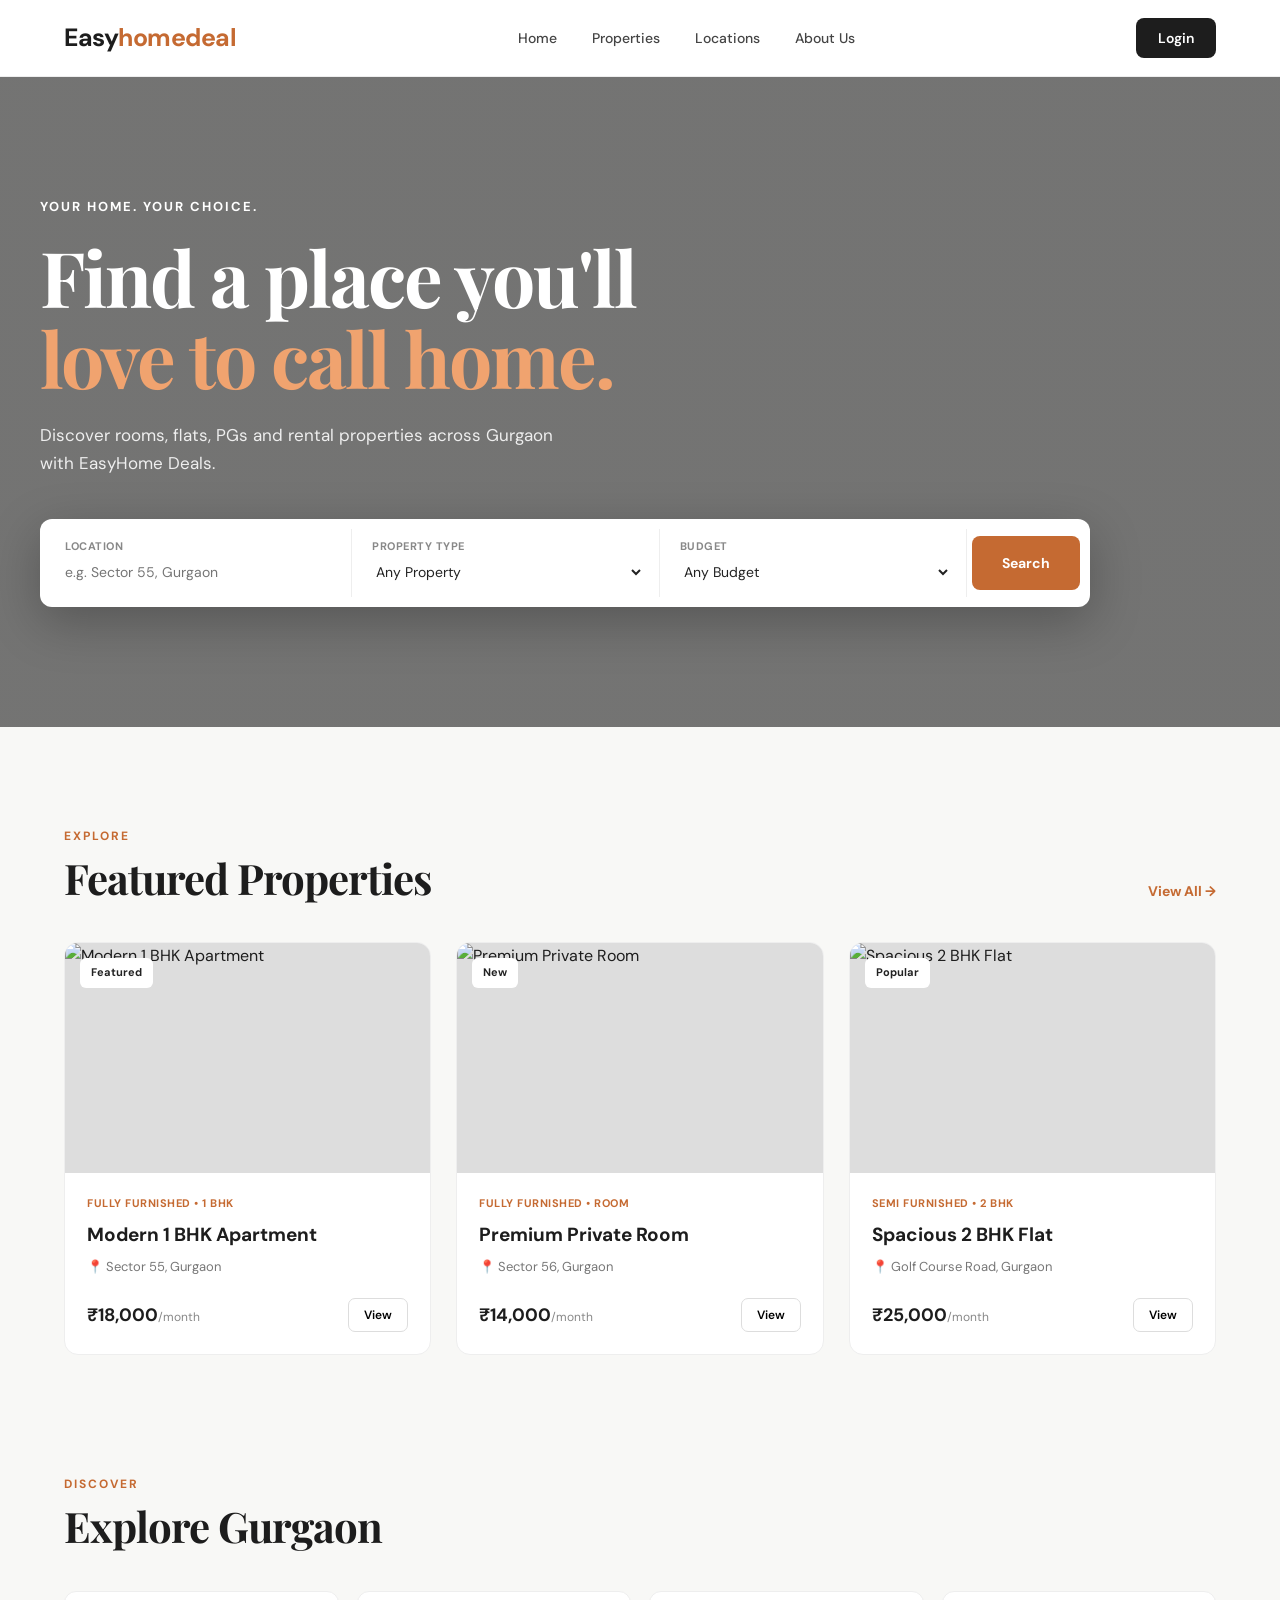
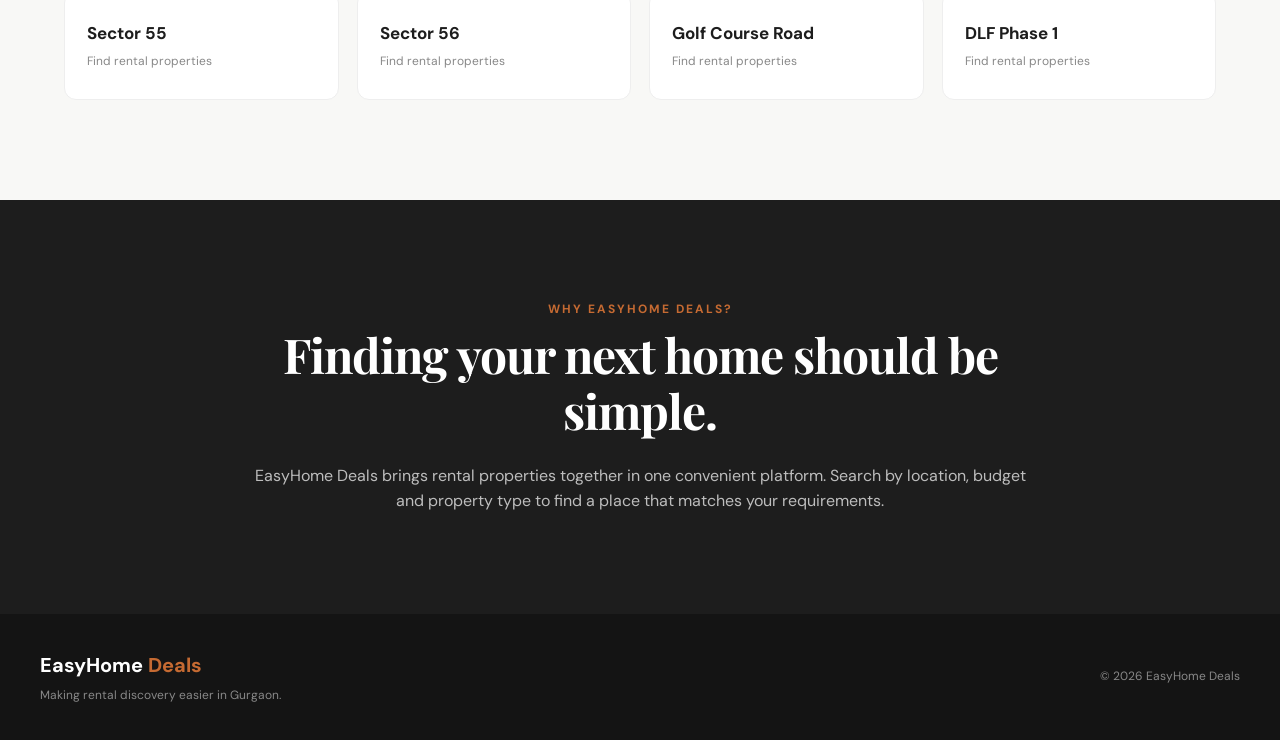
==== index.html @ 071acad4 "Added property search and filtering" ====
<!DOCTYPE html>
<html lang="en">
<head>
    <meta charset="UTF-8">
    <meta name="viewport" content="width=device-width, initial-scale=1.0">

    <title>Easy_homedeal | Find Your Perfect Home</title>

    <link rel="stylesheet" href="css/style.css">
</head>

<body>

    <!-- Navigation Bar -->
    <header>
        <nav class="navbar">

            <div class="logo">
                Easy<span>homedeal</span>
            </div>

            <ul class="nav-links">
                <li><a href="#">Home</a></li>
                <li><a href="#properties">Properties</a></li>
                <li><a href="#locations">Locations</a></li>
                <li><a href="#about">About Us</a></li>
            </ul>

            <button class="login-btn">Login</button>

        </nav>
    </header>


    <!-- Hero Section -->
    <main>

        <section class="hero">

            <div class="hero-content">

                <p class="small-heading">YOUR HOME. YOUR CHOICE.</p>

                <h1>
                    Find a place you'll
                    <span>love to call home.</span>
                </h1>

                <p class="hero-text">
                    Discover rooms, flats, PGs and rental properties
                    across Gurgaon with EasyHome Deals.
                </p>

                <!-- Search Box -->
                <div class="search-box">

                    <div class="search-field">
                        <label>Location</label>
                        <input
                           type="text"
                           id="locationInput"
                           placeholder="e.g. Sector 55, Gurgaon"
>
                        >
                    </div>

                    <div class="search-field">
                        <label>Property Type</label>

                        <select id="propertyType">
                        <option>Any Property</option>
                        <option>Room</option>
                        <option>1 BHK</option>
                        <option>2 BHK</option>
                        <option>3 BHK</option>
                        <option>PG</option>
                        <option>Flat</option>
                    </select>>
                    </div>

                    <div class="search-field">
                        <label>Budget</label>

                        <select id="budget">
    <option>Any Budget</option>
    <option>Under ₹10,000</option>
    <option>₹10,000 - ₹15,000</option>
    <option>₹15,000 - ₹20,000</option>
    <option>Above ₹20,000</option>
</select>
                    </div>

                    <button class="search-btn" id="searchBtn">
    Search
</button>

                </div>

            </div>

        </section>


        <!-- Featured Properties -->
        <section class="properties" id="properties">

            <div class="section-heading">

                <div>
                    <p class="section-label">EXPLORE</p>

                    <h2>Featured Properties</h2>
                </div>

                <a href="#">View All →</a>

            </div>


            <div class="property-grid">

                <!-- Property 1 -->
                <article class="property-card">

                    <div class="property-image">
                        <div class="property-badge">
                            Featured
                        </div>

<img 
    src="https://images.unsplash.com/photo-1600607687939-ce8a6c25118c?auto=format&fit=crop&w=900&q=80"
    alt="Modern 1 BHK Apartment"
>
                    </div>

                    <div class="property-info">

                        <p class="property-type">
                            Fully Furnished • 1 BHK
                        </p>

                        <h3>Modern 1 BHK Apartment</h3>

                        <p class="property-location">
                            📍 Sector 55, Gurgaon
                        </p>

                        <div class="property-bottom">

                            <strong>₹18,000<span>/month</span></strong>

                            <button class="view-btn">
                                View
                            </button>

                        </div>

                    </div>

                </article>


                <!-- Property 2 -->
                <article class="property-card">

                    <div class="property-image">

                        <div class="property-badge">
                            New
                        </div>

                        <img 
    src="https://images.unsplash.com/photo-1600566753190-17f0baa2a6c3?auto=format&fit=crop&w=900&q=80"
    alt="Premium Private Room"
>

                    </div>

                    <div class="property-info">

                        <p class="property-type">
                            Fully Furnished • Room
                        </p>

                        <h3>Premium Private Room</h3>

                        <p class="property-location">
                            📍 Sector 56, Gurgaon
                        </p>

                        <div class="property-bottom">

                            <strong>₹14,000<span>/month</span></strong>

                            <button class="view-btn">
                                View
                            </button>

                        </div>

                    </div>

                </article>


                <!-- Property 3 -->
                <article class="property-card">

                    <div class="property-image">

                        <div class="property-badge">
                            Popular
                        </div>

                       <img 
    src="https://images.unsplash.com/photo-1600585154340-be6161a56a0c?auto=format&fit=crop&w=900&q=80"
    alt="Spacious 2 BHK Flat"
>

                    </div>

                    <div class="property-info">

                        <p class="property-type">
                            Semi Furnished • 2 BHK
                        </p>

                        <h3>Spacious 2 BHK Flat</h3>

                        <p class="property-location">
                            📍 Golf Course Road, Gurgaon
                        </p>

                        <div class="property-bottom">

                            <strong>₹25,000<span>/month</span></strong>

                            <button class="view-btn">
                                View
                            </button>

                        </div>

                    </div>

                </article>

            </div>

        </section>


        <!-- Locations -->
        <section class="locations" id="locations">

            <div class="section-heading">

                <div>
                    <p class="section-label">DISCOVER</p>

                    <h2>Explore Gurgaon</h2>
                </div>

            </div>


            <div class="location-grid">

                <div class="location-card">
                    <h3>Sector 55</h3>
                    <p>Find rental properties</p>
                </div>

                <div class="location-card">
                    <h3>Sector 56</h3>
                    <p>Find rental properties</p>
                </div>

                <div class="location-card">
                    <h3>Golf Course Road</h3>
                    <p>Find rental properties</p>
                </div>

                <div class="location-card">
                    <h3>DLF Phase 1</h3>
                    <p>Find rental properties</p>
                </div>

            </div>

        </section>


        <!-- About -->
        <section class="about" id="about">

            <div class="about-content">

                <p class="section-label">WHY EASYHOME DEALS?</p>

                <h2>
                    Finding your next home
                    should be simple.
                </h2>

                <p>
                    EasyHome Deals brings rental properties together
                    in one convenient platform. Search by location,
                    budget and property type to find a place that
                    matches your requirements.
                </p>

            </div>

        </section>

    </main>


    <!-- Footer -->
    <footer>

        <div class="footer-content">

            <div>
                <h2>EasyHome <span>Deals</span></h2>

                <p>
                    Making rental discovery easier in Gurgaon.
                </p>
            </div>

            <div>
                <p>© 2026 EasyHome Deals</p>
            </div>

        </div>

    </footer>


    <script src="js/script.js"></script>

</body>
</html>
---- css/style.css ----
/* =========================================
   EASYHOME DEALS - MAIN STYLESHEET
   ========================================= */


/* ---------- Google Font ---------- */

@import url('https://fonts.googleapis.com/css2?family=DM+Sans:wght@400;500;600;700&family=Playfair+Display:wght@600;700&display=swap');


/* ---------- Global Styles ---------- */

* {
    margin: 0;
    padding: 0;
    box-sizing: border-box;
}

html {
    scroll-behavior: smooth;
}

body {
    font-family: 'DM Sans', sans-serif;
    background: #f8f8f6;
    color: #1d1d1d;
    line-height: 1.6;
}

a {
    text-decoration: none;
    color: inherit;
}

button,
input,
select {
    font-family: inherit;
}


/* ---------- Navigation ---------- */

header {
    width: 100%;
    background: #ffffff;
    position: sticky;
    top: 0;
    z-index: 1000;
    border-bottom: 1px solid #eeeeee;
}

.navbar {
    max-width: 1200px;
    margin: auto;
    height: 76px;

    display: flex;
    align-items: center;
    justify-content: space-between;

    padding: 0 24px;
}

.logo {
    font-size: 25px;
    font-weight: 700;
    letter-spacing: -0.5px;
}

.logo span {
    color: #c56a32;
}

.nav-links {
    display: flex;
    list-style: none;
    gap: 35px;
}

.nav-links a {
    font-size: 14px;
    font-weight: 500;
    color: #444;

    transition: 0.3s;
}

.nav-links a:hover {
    color: #c56a32;
}

.login-btn {
    border: none;
    background: #1d1d1d;
    color: white;

    padding: 11px 22px;

    border-radius: 8px;

    font-size: 14px;
    font-weight: 600;

    cursor: pointer;

    transition: 0.3s;
}

.login-btn:hover {
    background: #c56a32;
}


/* ---------- Hero Section ---------- */

.hero {
    min-height: 650px;

    display: flex;
    align-items: center;

    background:
        linear-gradient(
            rgba(20, 20, 20, 0.58),
            rgba(20, 20, 20, 0.58)
        ),
        url("https://images.unsplash.com/photo-1600607687920-4e2a09cf159d?auto=format&fit=crop&w=2000&q=85");

    background-size: cover;
    background-position: center;

    color: white;
}

.hero-content {
    width: 1200px;
    max-width: calc(100% - 48px);

    margin: auto;
}

.small-heading {
    font-size: 13px;
    font-weight: 700;

    letter-spacing: 2px;

    margin-bottom: 18px;
}

.hero h1 {
    max-width: 750px;

    font-family: 'Playfair Display', serif;

    font-size: clamp(48px, 6vw, 78px);

    line-height: 1.05;

    letter-spacing: -2px;

    margin-bottom: 25px;
}

.hero h1 span {
    display: block;
    color: #f0a36f;
}

.hero-text {
    max-width: 550px;

    font-size: 17px;

    color: #eeeeee;

    margin-bottom: 42px;
}


/* ---------- Search Box ---------- */

.search-box {
    max-width: 1050px;

    background: white;

    border-radius: 12px;

    padding: 10px;

    display: flex;
    align-items: center;

    gap: 5px;

    box-shadow: 0 15px 50px rgba(0, 0, 0, 0.25);
}

.search-field {
    flex: 1;
    height: 68px;
    padding: 0 15px;

    border-right: 1px solid #eeeeee;

    display: grid;
    grid-template-rows: 18px 24px;
    align-content: center;
}

.search-field label {
    display: flex;
    align-items: center;

    height: 18px;

    font-size: 11px;
    font-weight: 700;
    color: #888;

    text-transform: uppercase;
    letter-spacing: 0.5px;

    margin: 0;
}
.search-field input,
.search-field select {
    width: 100%;
    height: 24px;

    border: none;
    outline: none;

    background: transparent;

    color: #222;
    font-size: 14px;

    padding: 0;
    margin: 0;

    line-height: 24px;
}
.search-field select {
    appearance: auto;
    cursor: pointer;
}
.search-btn {
    border: none;

    background: #c56a32;

    color: white;

    padding: 18px 30px;

    border-radius: 8px;

    font-size: 14px;

    font-weight: 700;

    cursor: pointer;

    transition: 0.3s;
}

.search-btn:hover {
    background: #a95325;

    transform: translateY(-1px);
}


/* ---------- General Section ---------- */

.properties,
.locations {
    max-width: 1200px;

    margin: auto;

    padding: 100px 24px;
}

.section-heading {
    display: flex;

    align-items: end;

    justify-content: space-between;

    margin-bottom: 40px;
}

.section-label {
    color: #c56a32;

    font-size: 12px;

    font-weight: 700;

    letter-spacing: 2px;

    margin-bottom: 8px;
}

.section-heading h2,
.about h2 {
    font-family: 'Playfair Display', serif;

    font-size: 42px;

    line-height: 1.15;

    letter-spacing: -1px;
}

.section-heading > a {
    color: #c56a32;

    font-size: 14px;

    font-weight: 700;
}


/* ---------- Property Cards ---------- */

.property-grid {
    display: grid;

    grid-template-columns: repeat(3, 1fr);

    gap: 25px;
}

.property-card {
    background: white;

    border-radius: 14px;

    overflow: hidden;

    border: 1px solid #eeeeee;

    transition: 0.3s;
}

.property-card:hover {
    transform: translateY(-7px);

    box-shadow: 0 15px 40px rgba(0, 0, 0, 0.09);
}

.property-image {
    height: 230px;

    position: relative;

    overflow: hidden;

    background: #ddd;
}


   .property-image img {
    width: 100%;
    height: 100%;
    object-fit: cover;
    display: block;
    transition: 0.5s ease;
}

.property-card:hover .property-image img {
    transform: scale(1.05);
}


.property-badge {
    position: absolute;

    top: 15px;
    left: 15px;

    z-index: 2;

    background: white;

    color: #222;

    padding: 6px 11px;

    border-radius: 6px;

    font-size: 11px;

    font-weight: 700;
}

.property-info {
    padding: 22px;
}

.property-type {
    font-size: 11px;

    color: #c56a32;

    font-weight: 700;

    text-transform: uppercase;

    letter-spacing: 0.5px;

    margin-bottom: 7px;
}

.property-info h3 {
    font-size: 19px;

    margin-bottom: 7px;
}

.property-location {
    font-size: 13px;

    color: #777;

    margin-bottom: 20px;
}

.property-bottom {
    display: flex;

    align-items: center;

    justify-content: space-between;
}

.property-bottom strong {
    font-size: 18px;
}

.property-bottom strong span {
    font-size: 12px;

    font-weight: 400;

    color: #888;
}

.view-btn {
    border: 1px solid #ddd;

    background: white;

    padding: 8px 15px;

    border-radius: 7px;

    cursor: pointer;

    font-size: 12px;

    font-weight: 600;

    transition: 0.3s;
}

.view-btn:hover {
    background: #1d1d1d;

    color: white;

    border-color: #1d1d1d;
}


/* ---------- Locations ---------- */

.locations {
    padding-top: 20px;
}

.location-grid {
    display: grid;

    grid-template-columns: repeat(4, 1fr);

    gap: 18px;
}

.location-card {
    background: white;

    border: 1px solid #eeeeee;

    padding: 28px 22px;

    border-radius: 12px;

    transition: 0.3s;
}

.location-card:hover {
    transform: translateY(-5px);

    border-color: #c56a32;
}

.location-card h3 {
    font-size: 17px;

    margin-bottom: 5px;
}

.location-card p {
    color: #888;

    font-size: 12px;
}


/* ---------- About ---------- */

.about {
    background: #1d1d1d;

    color: white;

    padding: 100px 24px;
}

.about-content {
    max-width: 800px;

    margin: auto;

    text-align: center;
}

.about h2 {
    font-size: 48px;

    margin-bottom: 25px;
}

.about p:last-child {
    color: #bdbdbd;

    font-size: 16px;
}


/* ---------- Footer ---------- */

footer {
    background: #141414;

    color: white;

    padding: 35px 24px;
}

.footer-content {
    max-width: 1200px;

    margin: auto;

    display: flex;

    justify-content: space-between;

    align-items: center;
}

.footer-content h2 {
    font-size: 20px;

    margin-bottom: 5px;
}

.footer-content h2 span {
    color: #c56a32;
}

.footer-content p {
    color: #888;

    font-size: 12px;
}


/* ---------- Responsive Design ---------- */

@media (max-width: 900px) {

    .nav-links {
        display: none;
    }

    .search-box {
        flex-direction: column;

        align-items: stretch;
    }

    .search-field {
        border-right: none;

        border-bottom: 1px solid #eeeeee;
    }

    .search-btn {
        width: 100%;
    }

    .property-grid {
        grid-template-columns: repeat(2, 1fr);
    }

    .location-grid {
        grid-template-columns: repeat(2, 1fr);
    }
}


@media (max-width: 600px) {

    .navbar {
        height: 65px;
    }

    .logo {
        font-size: 21px;
    }

    .login-btn {
        padding: 9px 15px;
    }

    .hero {
        min-height: 700px;
    }

    .hero h1 {
        font-size: 45px;

        letter-spacing: -1px;
    }

    .hero-text {
        font-size: 15px;
    }

    .properties,
    .locations {
        padding: 70px 18px;
    }

    .section-heading h2 {
        font-size: 34px;
    }

    .property-grid {
        grid-template-columns: 1fr;
    }

    .location-grid {
        grid-template-columns: 1fr;
    }

    .about h2 {
        font-size: 36px;
    }

    .footer-content {
        flex-direction: column;

        align-items: flex-start;

        gap: 15px;
    }
}
/* ---------- Search Field Alignment Fix ---------- */

.search-box .search-field {
    position: relative;
    height: 68px;
    padding: 0 15px;
    display: block;
}

/* Keep all labels at exactly the same height */
.search-box .search-field label {
    position: absolute;
    top: 8px;
    left: 15px;

    height: 18px;
    margin: 0;

    display: block;
    line-height: 18px;
}

/* Keep all input/select values at exactly the same height */
.search-box .search-field input,
.search-box .search-field select {
    position: absolute;
    top: 31px;
    left: 15px;

    width: calc(100% - 30px);
    height: 24px;

    margin: 0;
    padding: 0;

    line-height: 24px;
}
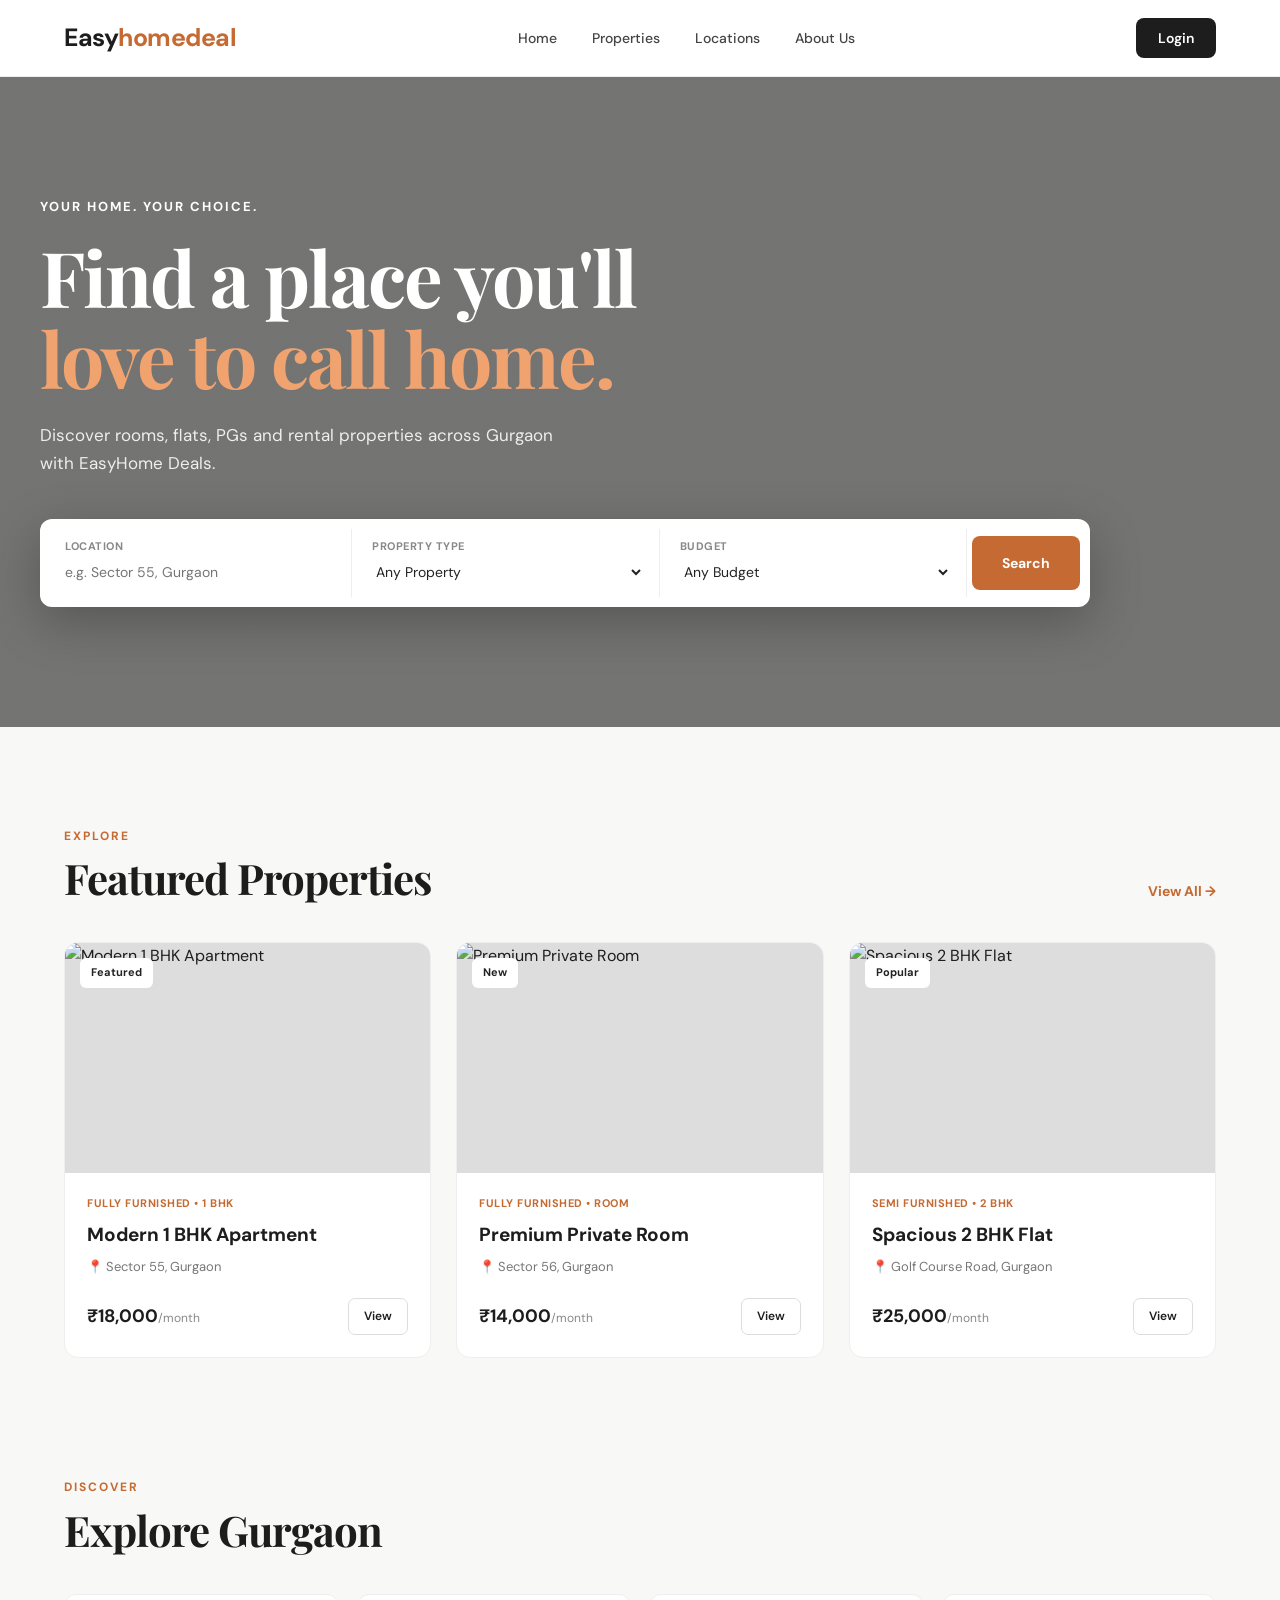
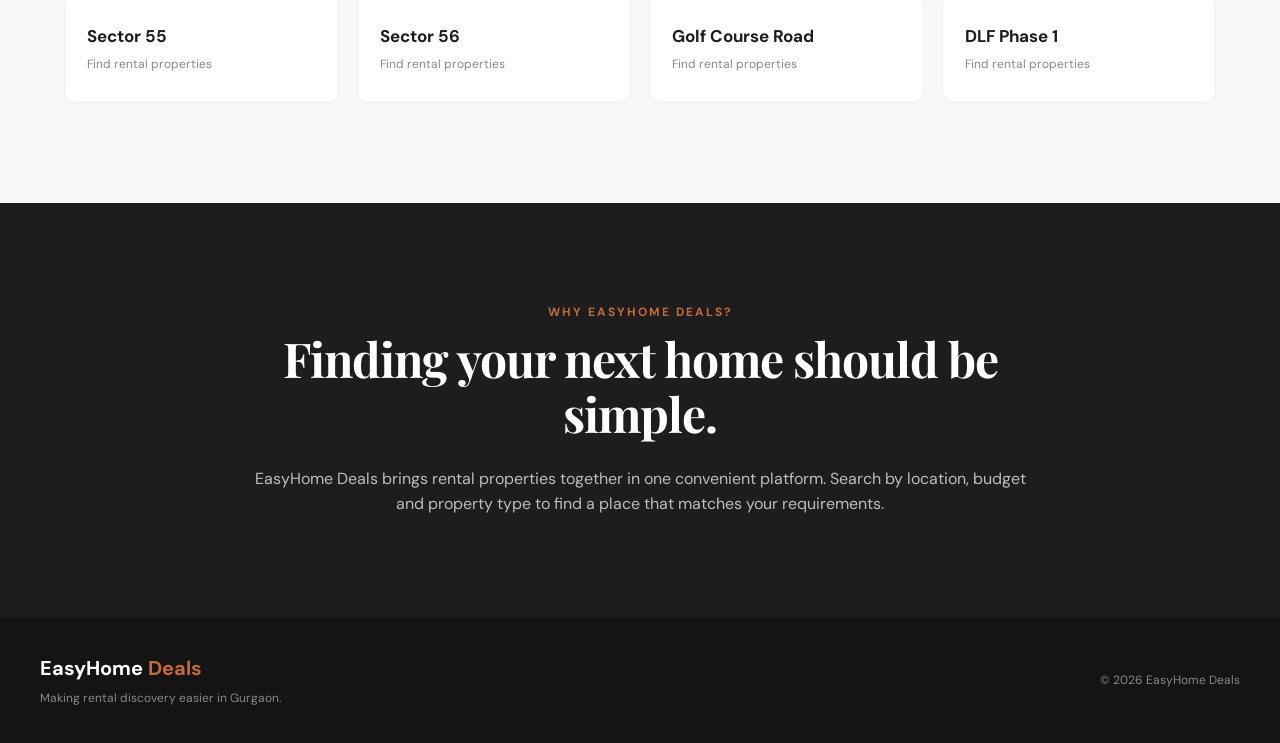
==== commit c97513f1: "Added dynamic property details system" ====
--- a/index.html
+++ b/index.html
@@ -1,98 +1,196 @@
 <!DOCTYPE html>
 <html lang="en">
+
 <head>
+
     <meta charset="UTF-8">
+
     <meta name="viewport" content="width=device-width, initial-scale=1.0">
 
-    <title>Easy_homedeal | Find Your Perfect Home</title>
+    <title>EasyHome Deals | Find Your Perfect Home</title>
 
     <link rel="stylesheet" href="css/style.css">
+
 </head>
 
+
 <body>
 
+
     <!-- Navigation Bar -->
+
     <header>
+
         <nav class="navbar">
 
             <div class="logo">
                 Easy<span>homedeal</span>
             </div>
 
+
             <ul class="nav-links">
-                <li><a href="#">Home</a></li>
-                <li><a href="#properties">Properties</a></li>
-                <li><a href="#locations">Locations</a></li>
-                <li><a href="#about">About Us</a></li>
+
+                <li>
+                    <a href="#">Home</a>
+                </li>
+
+                <li>
+                    <a href="#properties">Properties</a>
+                </li>
+
+                <li>
+                    <a href="#locations">Locations</a>
+                </li>
+
+                <li>
+                    <a href="#about">About Us</a>
+                </li>
+
             </ul>
 
-            <button class="login-btn">Login</button>
+
+            <button class="login-btn">
+                Login
+            </button>
 
         </nav>
+
     </header>
 
 
+
     <!-- Hero Section -->
+
     <main>
 
         <section class="hero">
 
             <div class="hero-content">
 
-                <p class="small-heading">YOUR HOME. YOUR CHOICE.</p>
+                <p class="small-heading">
+                    YOUR HOME. YOUR CHOICE.
+                </p>
+
 
                 <h1>
                     Find a place you'll
                     <span>love to call home.</span>
                 </h1>
 
+
                 <p class="hero-text">
                     Discover rooms, flats, PGs and rental properties
                     across Gurgaon with EasyHome Deals.
                 </p>
 
+
+
                 <!-- Search Box -->
+
                 <div class="search-box">
 
+
                     <div class="search-field">
-                        <label>Location</label>
+
+                        <label>
+                            Location
+                        </label>
+
                         <input
-                           type="text"
-                           id="locationInput"
-                           placeholder="e.g. Sector 55, Gurgaon"
->
+                            type="text"
+                            id="locationInput"
+                            placeholder="e.g. Sector 55, Gurgaon"
                         >
-                    </div>
+
+                    </div>
+
+
 
                     <div class="search-field">
-                        <label>Property Type</label>
+
+                        <label>
+                            Property Type
+                        </label>
+
 
                         <select id="propertyType">
-                        <option>Any Property</option>
-                        <option>Room</option>
-                        <option>1 BHK</option>
-                        <option>2 BHK</option>
-                        <option>3 BHK</option>
-                        <option>PG</option>
-                        <option>Flat</option>
-                    </select>>
-                    </div>
+
+                            <option>
+                                Any Property
+                            </option>
+
+                            <option>
+                                Room
+                            </option>
+
+                            <option>
+                                1 BHK
+                            </option>
+
+                            <option>
+                                2 BHK
+                            </option>
+
+                            <option>
+                                3 BHK
+                            </option>
+
+                            <option>
+                                PG
+                            </option>
+
+                            <option>
+                                Flat
+                            </option>
+
+                        </select>
+
+                    </div>
+
+
 
                     <div class="search-field">
-                        <label>Budget</label>
+
+                        <label>
+                            Budget
+                        </label>
+
 
                         <select id="budget">
-    <option>Any Budget</option>
-    <option>Under ₹10,000</option>
-    <option>₹10,000 - ₹15,000</option>
-    <option>₹15,000 - ₹20,000</option>
-    <option>Above ₹20,000</option>
-</select>
-                    </div>
-
-                    <button class="search-btn" id="searchBtn">
-    Search
-</button>
+
+                            <option>
+                                Any Budget
+                            </option>
+
+                            <option>
+                                Under ₹10,000
+                            </option>
+
+                            <option>
+                                ₹10,000 - ₹15,000
+                            </option>
+
+                            <option>
+                                ₹15,000 - ₹20,000
+                            </option>
+
+                            <option>
+                                Above ₹20,000
+                            </option>
+
+                        </select>
+
+                    </div>
+
+
+
+                    <button
+                        class="search-btn"
+                        id="searchBtn"
+                    >
+                        Search
+                    </button>
+
 
                 </div>
 
@@ -101,37 +199,61 @@
         </section>
 
 
+
         <!-- Featured Properties -->
-        <section class="properties" id="properties">
+
+        <section
+            class="properties"
+            id="properties"
+        >
+
 
             <div class="section-heading">
 
                 <div>
-                    <p class="section-label">EXPLORE</p>
-
-                    <h2>Featured Properties</h2>
-                </div>
-
-                <a href="#">View All →</a>
-
-            </div>
+
+                    <p class="section-label">
+                        EXPLORE
+                    </p>
+
+                    <h2>
+                        Featured Properties
+                    </h2>
+
+                </div>
+
+
+                <a href="#">
+                    View All →
+                </a>
+
+            </div>
+
 
 
             <div class="property-grid">
 
+
                 <!-- Property 1 -->
+
                 <article class="property-card">
 
+
                     <div class="property-image">
+
                         <div class="property-badge">
                             Featured
                         </div>
 
-<img 
-    src="https://images.unsplash.com/photo-1600607687939-ce8a6c25118c?auto=format&fit=crop&w=900&q=80"
-    alt="Modern 1 BHK Apartment"
->
-                    </div>
+
+                        <img
+                            src="https://images.unsplash.com/photo-1600607687939-ce8a6c25118c?auto=format&fit=crop&w=900&q=80"
+                            alt="Modern 1 BHK Apartment"
+                        >
+
+                    </div>
+
+
 
                     <div class="property-info">
 
@@ -139,19 +261,27 @@
                             Fully Furnished • 1 BHK
                         </p>
 
-                        <h3>Modern 1 BHK Apartment</h3>
+
+                        <h3>
+                            Modern 1 BHK Apartment
+                        </h3>
+
 
                         <p class="property-location">
                             📍 Sector 55, Gurgaon
                         </p>
 
+
                         <div class="property-bottom">
 
-                            <strong>₹18,000<span>/month</span></strong>
-
-                            <button class="view-btn">
-                                View
-                            </button>
+                            <strong>
+                                ₹18,000<span>/month</span>
+                            </strong>
+
+
+      <a href="property.html?id=1" class="view-btn">
+    View
+</a>
 
                         </div>
 
@@ -160,8 +290,11 @@
                 </article>
 
 
+
                 <!-- Property 2 -->
+
                 <article class="property-card">
+
 
                     <div class="property-image">
 
@@ -169,12 +302,15 @@
                             New
                         </div>
 
-                        <img 
-    src="https://images.unsplash.com/photo-1600566753190-17f0baa2a6c3?auto=format&fit=crop&w=900&q=80"
-    alt="Premium Private Room"
->
-
-                    </div>
+
+                        <img
+                            src="https://images.unsplash.com/photo-1600566753190-17f0baa2a6c3?auto=format&fit=crop&w=900&q=80"
+                            alt="Premium Private Room"
+                        >
+
+                    </div>
+
+
 
                     <div class="property-info">
 
@@ -182,19 +318,27 @@
                             Fully Furnished • Room
                         </p>
 
-                        <h3>Premium Private Room</h3>
+
+                        <h3>
+                            Premium Private Room
+                        </h3>
+
 
                         <p class="property-location">
                             📍 Sector 56, Gurgaon
                         </p>
 
+
                         <div class="property-bottom">
 
-                            <strong>₹14,000<span>/month</span></strong>
-
-                            <button class="view-btn">
-                                View
-                            </button>
+                            <strong>
+                                ₹14,000<span>/month</span>
+                            </strong>
+
+
+                            <a href="property.html?id=2" class="view-btn">
+    View
+</a>
 
                         </div>
 
@@ -203,8 +347,11 @@
                 </article>
 
 
+
                 <!-- Property 3 -->
+
                 <article class="property-card">
+
 
                     <div class="property-image">
 
@@ -212,12 +359,15 @@
                             Popular
                         </div>
 
-                       <img 
-    src="https://images.unsplash.com/photo-1600585154340-be6161a56a0c?auto=format&fit=crop&w=900&q=80"
-    alt="Spacious 2 BHK Flat"
->
-
-                    </div>
+
+                        <img
+                            src="https://images.unsplash.com/photo-1600585154340-be6161a56a0c?auto=format&fit=crop&w=900&q=80"
+                            alt="Spacious 2 BHK Flat"
+                        >
+
+                    </div>
+
+
 
                     <div class="property-info">
 
@@ -225,19 +375,27 @@
                             Semi Furnished • 2 BHK
                         </p>
 
-                        <h3>Spacious 2 BHK Flat</h3>
+
+                        <h3>
+                            Spacious 2 BHK Flat
+                        </h3>
+
 
                         <p class="property-location">
                             📍 Golf Course Road, Gurgaon
                         </p>
 
+
                         <div class="property-bottom">
 
-                            <strong>₹25,000<span>/month</span></strong>
-
-                            <button class="view-btn">
-                                View
-                            </button>
+                            <strong>
+                                ₹25,000<span>/month</span>
+                            </strong>
+
+
+                            <a href="property.html?id=3" class="view-btn">
+    View
+</a>
 
                         </div>
 
@@ -245,63 +403,122 @@
 
                 </article>
 
+
             </div>
 
         </section>
 
 
+
         <!-- Locations -->
-        <section class="locations" id="locations">
+
+        <section
+            class="locations"
+            id="locations"
+        >
+
 
             <div class="section-heading">
 
                 <div>
-                    <p class="section-label">DISCOVER</p>
-
-                    <h2>Explore Gurgaon</h2>
-                </div>
-
-            </div>
+
+                    <p class="section-label">
+                        DISCOVER
+                    </p>
+
+                    <h2>
+                        Explore Gurgaon
+                    </h2>
+
+                </div>
+
+            </div>
+
 
 
             <div class="location-grid">
 
+
                 <div class="location-card">
-                    <h3>Sector 55</h3>
-                    <p>Find rental properties</p>
-                </div>
+
+                    <h3>
+                        Sector 55
+                    </h3>
+
+                    <p>
+                        Find rental properties
+                    </p>
+
+                </div>
+
+
 
                 <div class="location-card">
-                    <h3>Sector 56</h3>
-                    <p>Find rental properties</p>
-                </div>
+
+                    <h3>
+                        Sector 56
+                    </h3>
+
+                    <p>
+                        Find rental properties
+                    </p>
+
+                </div>
+
+
 
                 <div class="location-card">
-                    <h3>Golf Course Road</h3>
-                    <p>Find rental properties</p>
-                </div>
+
+                    <h3>
+                        Golf Course Road
+                    </h3>
+
+                    <p>
+                        Find rental properties
+                    </p>
+
+                </div>
+
+
 
                 <div class="location-card">
-                    <h3>DLF Phase 1</h3>
-                    <p>Find rental properties</p>
-                </div>
+
+                    <h3>
+                        DLF Phase 1
+                    </h3>
+
+                    <p>
+                        Find rental properties
+                    </p>
+
+                </div>
+
 
             </div>
 
         </section>
 
 
+
         <!-- About -->
-        <section class="about" id="about">
+
+        <section
+            class="about"
+            id="about"
+        >
 
             <div class="about-content">
 
-                <p class="section-label">WHY EASYHOME DEALS?</p>
+                <p class="section-label">
+                    WHY EASYHOME DEALS?
+                </p>
+
 
                 <h2>
                     Finding your next home
                     should be simple.
                 </h2>
+
 
                 <p>
                     EasyHome Deals brings rental properties together
@@ -314,32 +531,46 @@
 
         </section>
 
+
     </main>
 
 
+
     <!-- Footer -->
+
     <footer>
 
         <div class="footer-content">
 
+
             <div>
-                <h2>EasyHome <span>Deals</span></h2>
+
+                <h2>
+                    EasyHome <span>Deals</span>
+                </h2>
 
                 <p>
                     Making rental discovery easier in Gurgaon.
                 </p>
-            </div>
+
+            </div>
+
 
             <div>
-                <p>© 2026 EasyHome Deals</p>
-            </div>
+
+                <p>
+                    © 2026 EasyHome Deals
+                </p>
+
+            </div>
+
 
         </div>
 
     </footer>
 
 
-    <script src="js/script.js"></script>
+<script src="js/script.js"></script>
 
 </body>
 </html>
--- a/css/style.css
+++ b/css/style.css
@@ -721,4 +721,282 @@
     padding: 0;
 
     line-height: 24px;
+}
+/* =========================================
+   PROPERTY DETAILS PAGE
+========================================= */
+
+.property-details {
+    max-width: 1200px;
+    margin: 60px auto;
+    padding: 0 30px;
+
+    display: grid;
+    grid-template-columns: 1fr 1fr;
+
+    gap: 50px;
+}
+
+
+/* Property Image */
+
+.property-details-image {
+    width: 100%;
+    height: 550px;
+
+    overflow: hidden;
+    border-radius: 18px;
+}
+
+
+.property-details-image img {
+    width: 100%;
+    height: 100%;
+
+    object-fit: cover;
+}
+
+
+
+/* Property Information */
+
+.property-details-info {
+    padding: 10px 0;
+}
+
+
+.property-details-info h1 {
+    font-family: "Playfair Display", serif;
+
+    font-size: 42px;
+    line-height: 1.15;
+
+    margin: 10px 0 15px;
+}
+
+
+.property-details-info .property-location {
+    font-size: 16px;
+    margin-bottom: 25px;
+}
+
+
+
+/* Price */
+
+.property-price {
+    font-size: 32px;
+    font-weight: 700;
+
+    margin-bottom: 30px;
+}
+
+
+.property-price span {
+    font-size: 16px;
+    font-weight: 400;
+    color: #777;
+}
+
+
+
+/* Features */
+
+.property-features {
+    display: grid;
+
+    grid-template-columns: repeat(2, 1fr);
+
+    gap: 15px;
+
+    margin-bottom: 35px;
+}
+
+
+.property-features div {
+    padding: 18px;
+
+    background: #f7f7f7;
+
+    border-radius: 10px;
+
+    display: flex;
+    flex-direction: column;
+
+    gap: 4px;
+
+    font-size: 15px;
+}
+
+
+.property-features strong {
+    font-size: 15px;
+}
+
+
+.property-features span {
+    color: #777;
+    font-size: 13px;
+}
+
+
+
+/* Description */
+
+.property-description {
+    margin-bottom: 30px;
+}
+
+
+.property-description h2,
+.property-amenities h2 {
+    font-family: "Playfair Display", serif;
+
+    font-size: 25px;
+
+    margin-bottom: 12px;
+}
+
+
+.property-description p {
+    color: #666;
+
+    line-height: 1.7;
+
+    font-size: 15px;
+}
+
+
+
+/* Amenities */
+
+.property-amenities {
+    margin-bottom: 30px;
+}
+
+
+.amenities-list {
+    display: flex;
+
+    flex-wrap: wrap;
+
+    gap: 10px;
+}
+
+
+.amenities-list span {
+    background: #f7f7f7;
+
+    padding: 10px 14px;
+
+    border-radius: 8px;
+
+    font-size: 14px;
+}
+
+
+
+/* Action Buttons */
+
+.property-actions {
+    display: flex;
+
+    gap: 12px;
+}
+
+
+.contact-btn,
+.whatsapp-btn {
+    border: none;
+
+    padding: 15px 25px;
+
+    border-radius: 8px;
+
+    font-size: 15px;
+
+    font-weight: 600;
+
+    cursor: pointer;
+}
+
+
+.contact-btn {
+    background: #c56a32;
+
+    color: white;
+}
+
+
+.whatsapp-btn {
+    background: #222;
+
+    color: white;
+}
+
+
+.contact-btn:hover,
+.whatsapp-btn:hover {
+    transform: translateY(-2px);
+}
+
+
+
+/* Responsive */
+
+@media (max-width: 900px) {
+
+    .property-details {
+        grid-template-columns: 1fr;
+
+        gap: 30px;
+
+        margin-top: 30px;
+    }
+
+
+    .property-details-image {
+        height: 400px;
+    }
+
+
+    .property-details-info h1 {
+        font-size: 34px;
+    }
+
+}
+
+
+@media (max-width: 600px) {
+
+    .property-details {
+        padding: 0 20px;
+    }
+
+
+    .property-details-image {
+        height: 300px;
+    }
+
+
+    .property-details-info h1 {
+        font-size: 30px;
+    }
+
+
+    .property-features {
+        grid-template-columns: 1fr;
+    }
+
+
+    .property-actions {
+        flex-direction: column;
+    }
+
+
+    .contact-btn,
+    .whatsapp-btn {
+        width: 100%;
+    }
+
 }
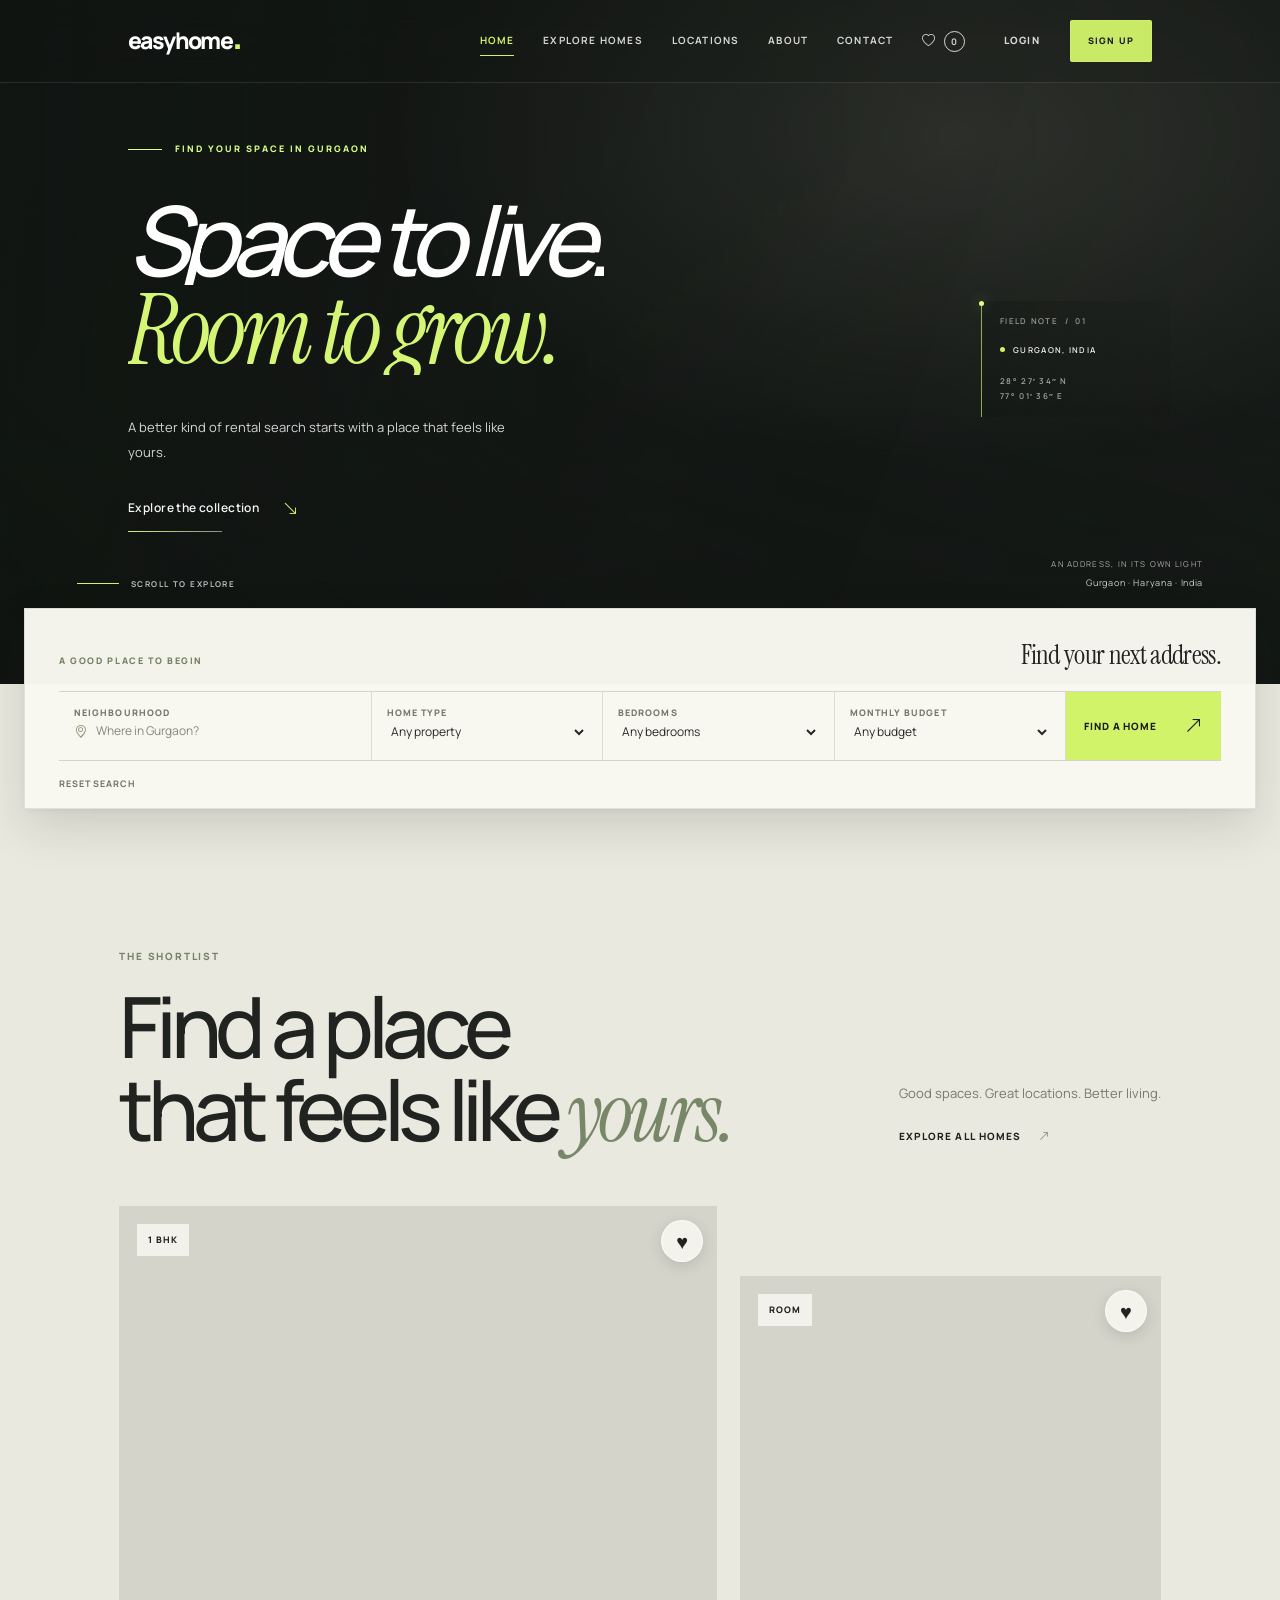
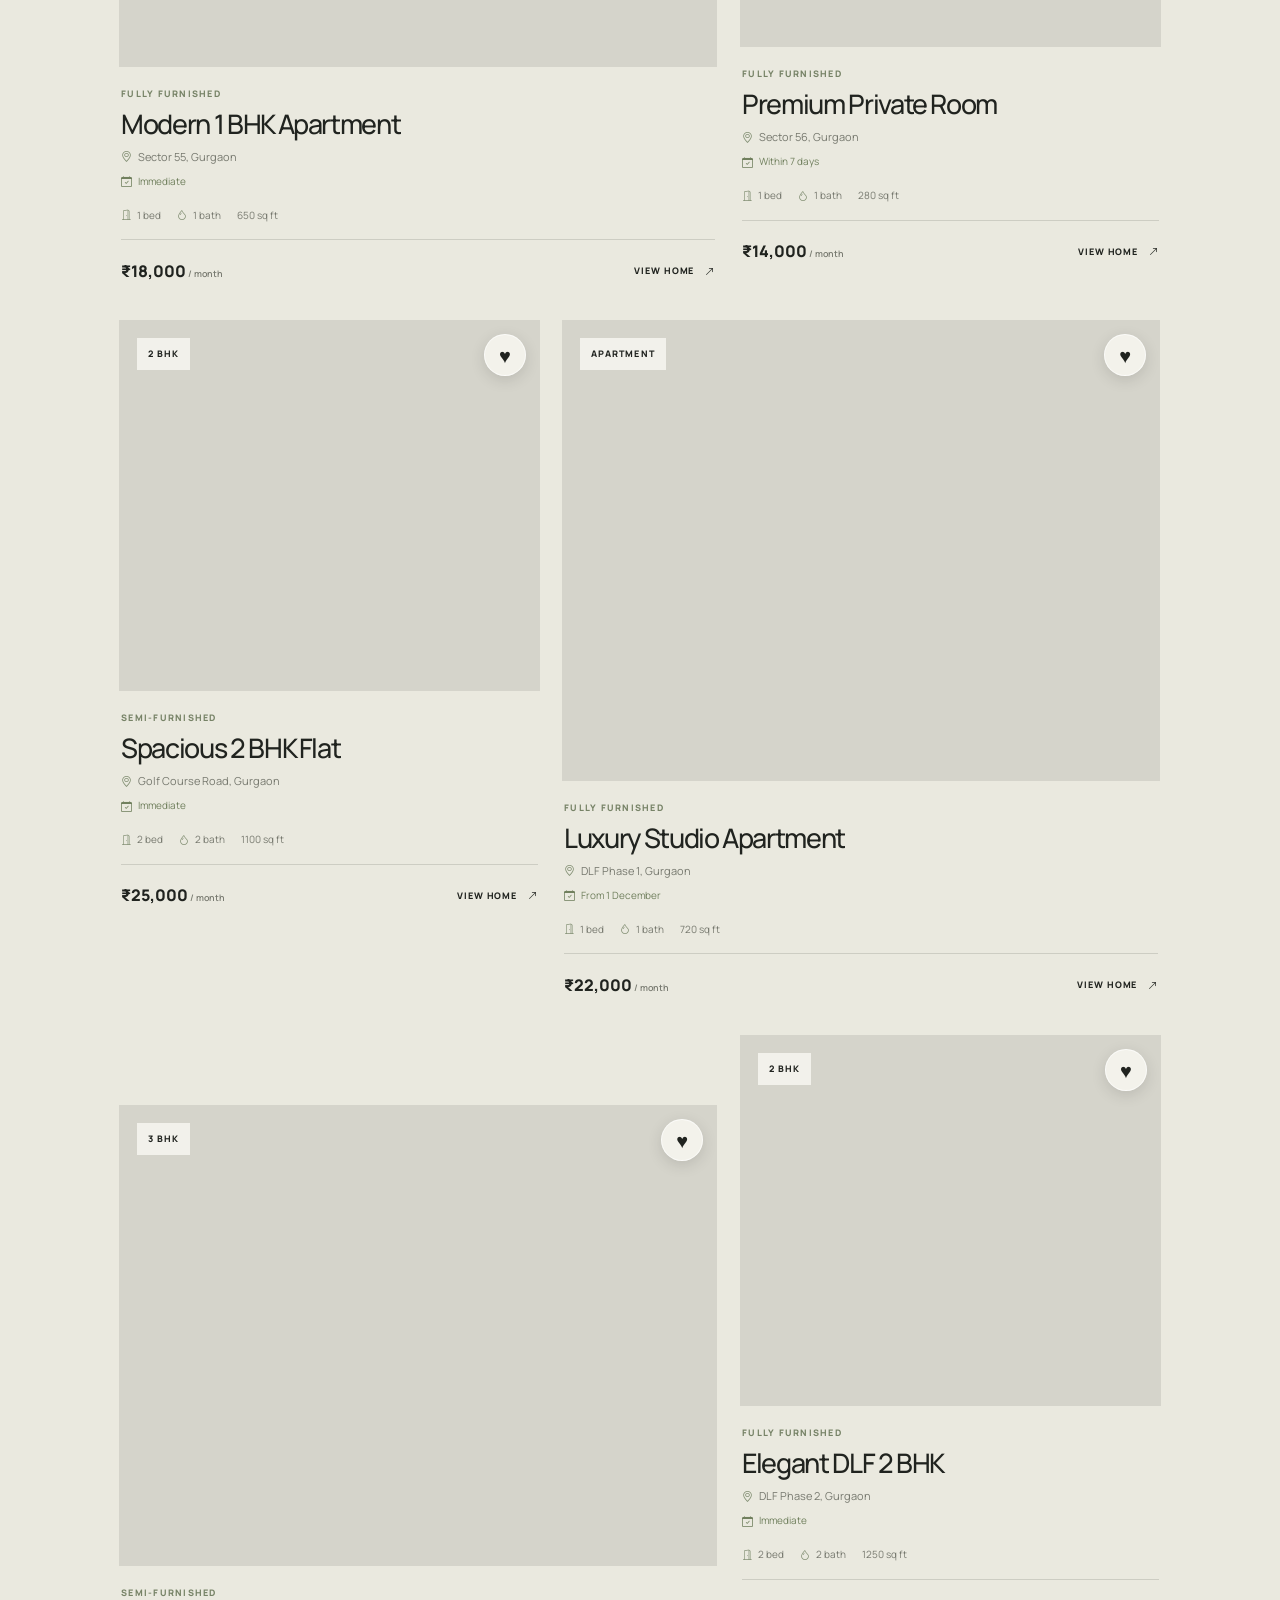
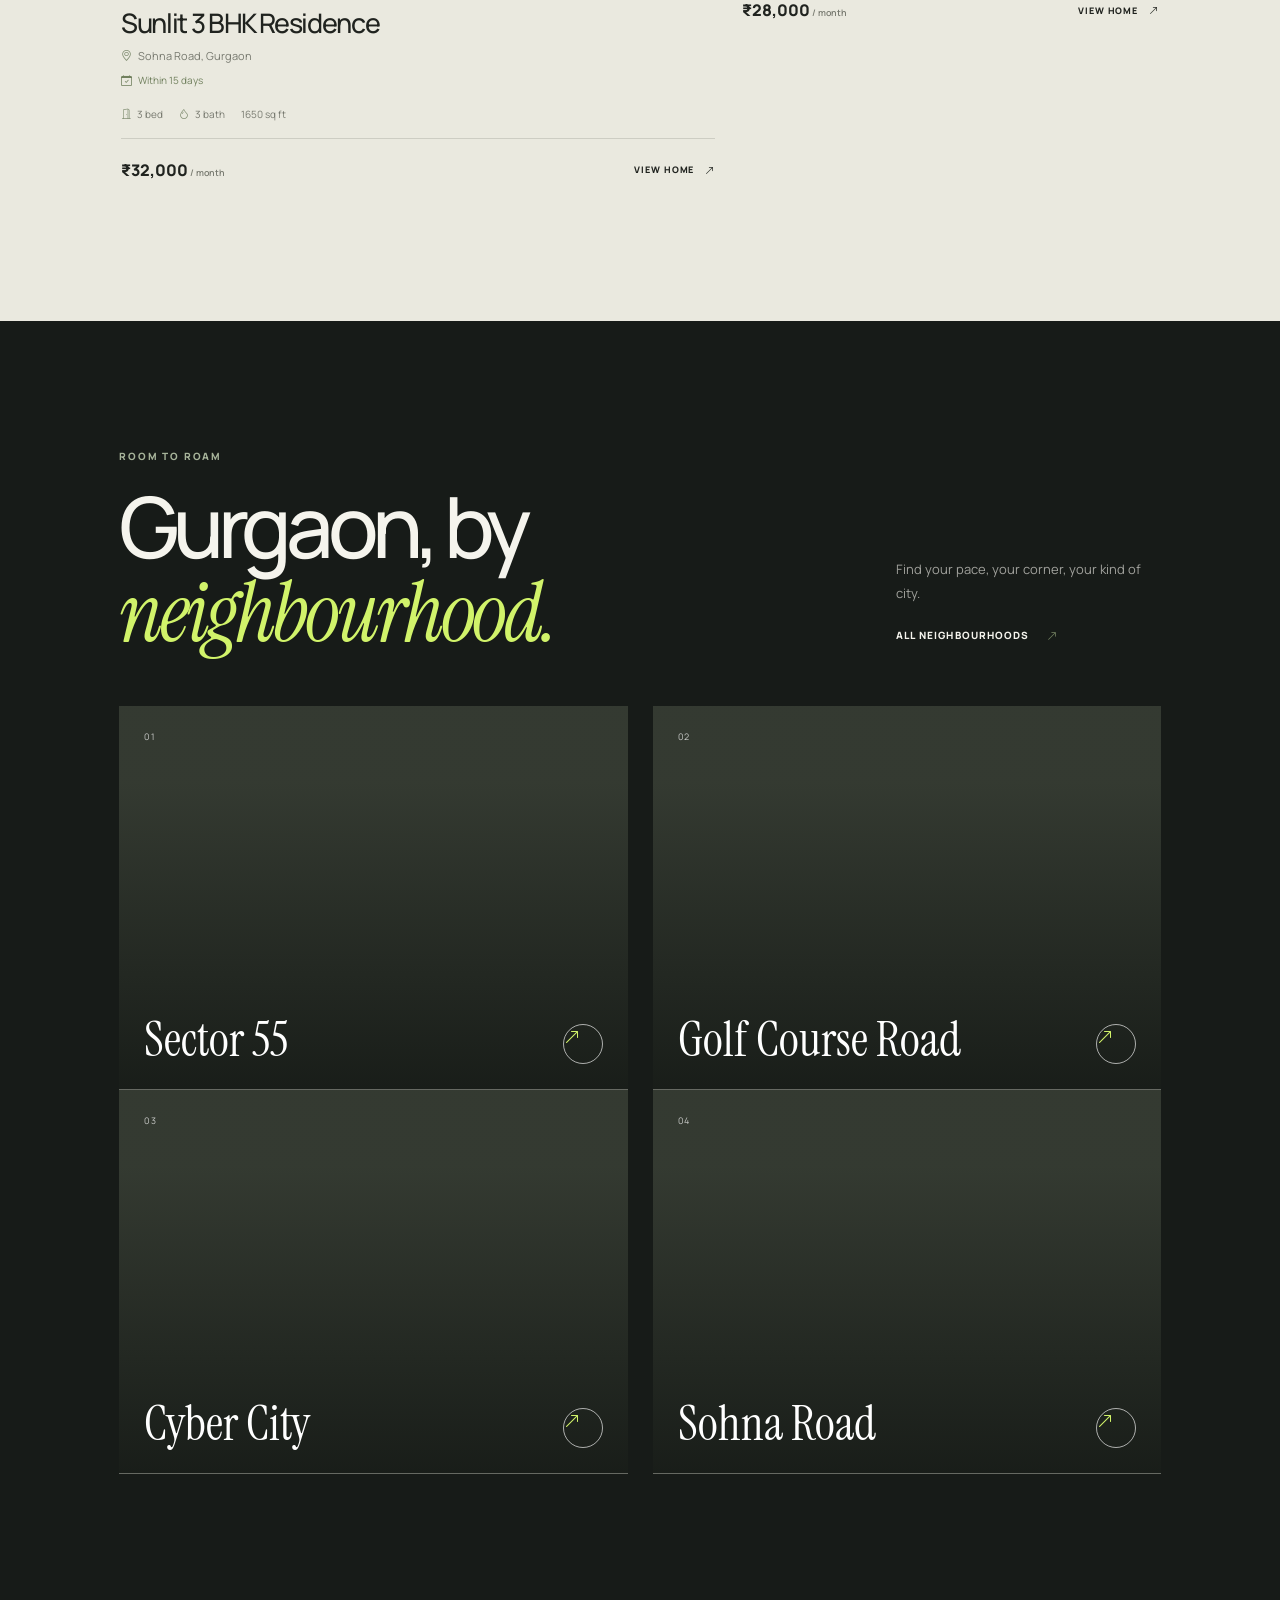
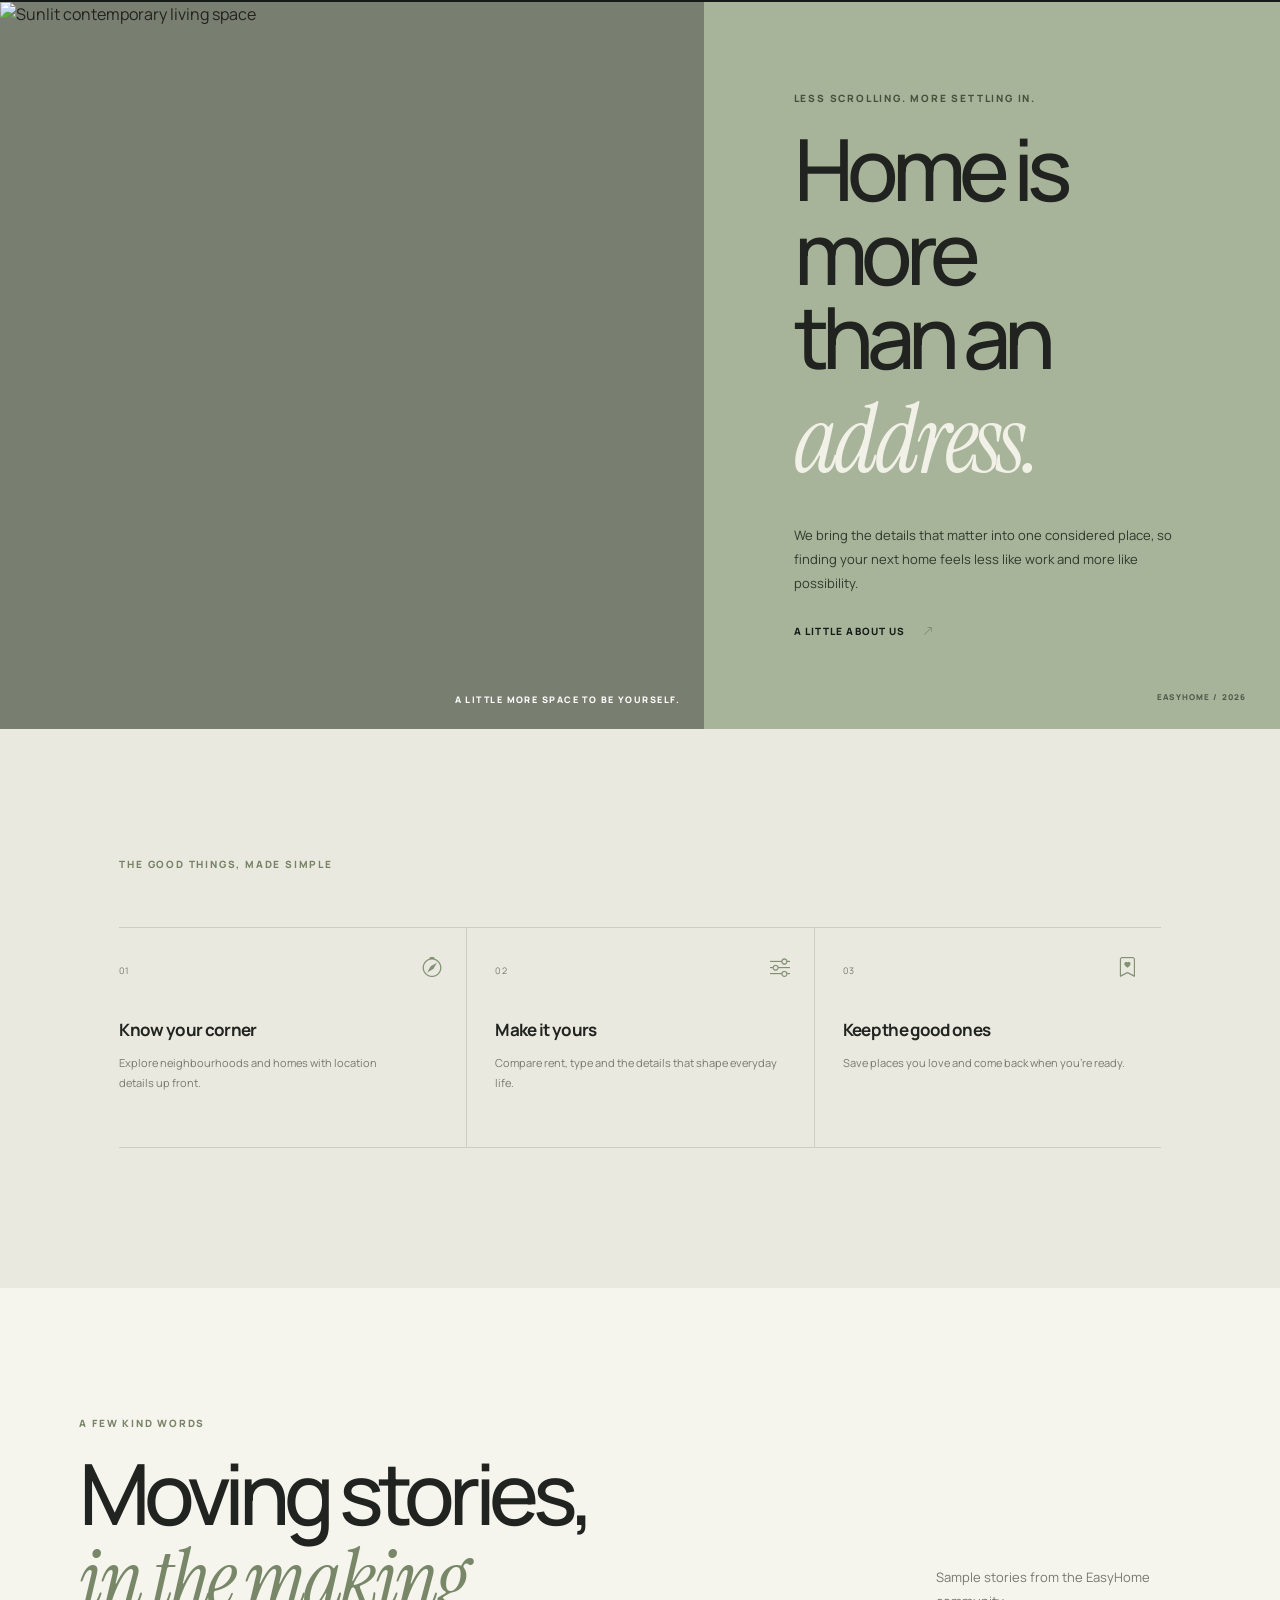
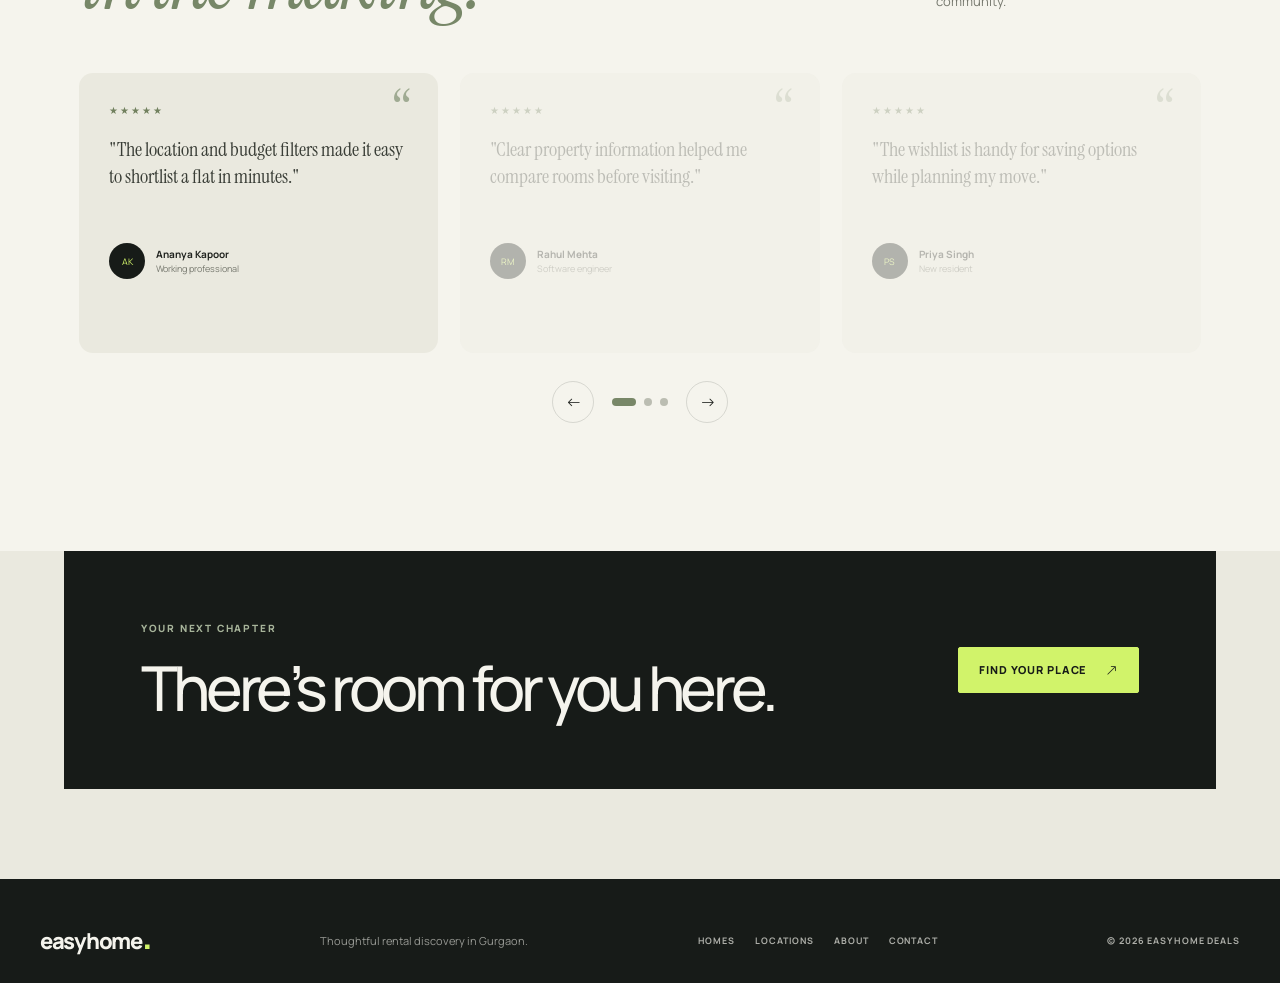
==== commit 5fc77f05: "Redesign EasyHome Deals UI and add new pages" ====
--- a/index.html
+++ b/index.html
@@ -1,576 +1,127 @@
 <!DOCTYPE html>
 <html lang="en">
+<head>
+  <meta charset="UTF-8">
+  <meta name="viewport" content="width=device-width, initial-scale=1.0">
+  <meta name="description" content="Find considered rental homes across Gurgaon with EasyHome Deals.">
+  <title>EasyHome Deals — Find your space</title>
+  <link rel="preconnect" href="https://images.unsplash.com">
+  <link rel="stylesheet" href="https://cdn.jsdelivr.net/npm/bootstrap-icons@1.11.3/font/bootstrap-icons.css">
+  <link rel="stylesheet" href="css/style.css">
+</head>
+<body class="home-page">
+  <header>
+    <nav class="navbar" aria-label="Main navigation">
+      <a class="logo" href="index.html" aria-label="EasyHome Deals home">easyhome<span class="brand-mark">.</span></a>
+      <button class="menu-toggle" id="menuToggle" aria-label="Open menu" aria-expanded="false" aria-controls="navLinks"><i class="bi bi-list"></i></button>
+      <div class="nav-links" id="navLinks">
+        <a class="active" href="index.html">Home</a><a href="explore.html">Explore Homes</a><a href="locations.html">Locations</a><a href="about.html">About</a><a href="contact.html">Contact</a>
+        <a href="wishlist.html" class="wishlist-link"><i class="bi bi-heart"></i><span data-wishlist-count>0</span></a>
+      </div>
+      <div class="auth-nav" data-auth></div>
+    </nav>
+  </header>
 
-<head>
+  <main>
+    <section class="hero" id="home">
+      <div class="hero-grain" aria-hidden="true"></div>
+      <div class="hero-content">
+        <p class="small-heading"><span class="eyebrow-line"></span> FIND YOUR SPACE IN GURGAON</p>
+        <h1 aria-label="Space to live. Room to grow."><span class="hero-title-main" aria-hidden="true">Space to live.</span><span class="hero-title-script" aria-hidden="true">Room to grow.</span></h1>
+        <p class="hero-text">A better kind of rental search starts with a place that feels like yours.</p>
+        <a class="hero-cta" href="#homeSearch">Explore the collection <i class="bi bi-arrow-down-right"></i></a>
+      </div>
+      <div class="hero-annotation" aria-label="Gurgaon, India, coordinates 28.4595 degrees north, 77.0266 degrees east">
+        <span class="annotation-index">FIELD NOTE&nbsp; / &nbsp;01</span>
+        <span class="annotation-place"><i aria-hidden="true"></i>GURGAON, INDIA</span>
+        <span class="annotation-coordinates">28° 27′ 34″ N<br>77° 01′ 36″ E</span>
+      </div>
+      <div class="hero-caption"><span>AN ADDRESS, IN ITS OWN LIGHT</span><span>Gurgaon · Haryana · India</span></div>
+      <a class="scroll-cue" href="#homeSearch" aria-label="Scroll to home search"><span></span>SCROLL TO EXPLORE</a>
+    </section>
 
-    <meta charset="UTF-8">
+    <section class="search-dock" id="homeSearch" aria-label="Find a home">
+      <div class="search-intro"><span class="eyebrow">A GOOD PLACE TO BEGIN</span><h2>Find your next address.</h2></div>
+      <div class="search-box">
+        <div class="search-field"><label for="locationInput">NEIGHBOURHOOD</label><div class="input-with-icon"><i class="bi bi-geo-alt"></i><input id="locationInput" type="search" placeholder="Where in Gurgaon?" autocomplete="off"></div></div>
+        <div class="search-field"><label for="propertyType">HOME TYPE</label><select id="propertyType"><option value="Any">Any property</option><option>Room</option><option>PG</option><option>1 BHK</option><option>2 BHK</option><option>3 BHK</option><option>Flat</option><option>Apartment</option></select></div>
+        <div class="search-field"><label for="bedrooms">BEDROOMS</label><select id="bedrooms"><option value="">Any bedrooms</option><option value="1">1 bedroom</option><option value="2">2 bedrooms</option><option value="3">3+ bedrooms</option></select></div>
+        <div class="search-field"><label for="budget">MONTHLY BUDGET</label><select id="budget"><option value="any">Any budget</option><option value="10000">Up to ₹10,000</option><option value="15000">Up to ₹15,000</option><option value="20000">Up to ₹20,000</option><option value="30000">Up to ₹30,000</option></select></div>
+        <button class="search-btn" id="searchBtn" type="button"><span>Find a home</span><i class="bi bi-arrow-up-right"></i></button>
+      </div>
+      <button class="search-reset" id="resetSearch" type="button">Reset search</button>
+    </section>
 
-    <meta name="viewport" content="width=device-width, initial-scale=1.0">
+    <section class="properties section-wrap" id="properties">
+      <div class="editorial-heading">
+        <div><p class="eyebrow">THE SHORTLIST</p><h2>Find a place<br>that feels like <em>yours.</em></h2></div>
+        <div class="heading-aside"><p>Good spaces. Great locations. Better living.</p><a class="text-link" href="explore.html">Explore all homes <i class="bi bi-arrow-up-right"></i></a></div>
+      </div>
+      <div class="property-grid" id="featuredGrid"></div>
+    </section>
 
-    <title>EasyHome Deals | Find Your Perfect Home</title>
+    <section class="neighbourhood-section" id="locations">
+      <div class="section-wrap">
+        <div class="editorial-heading editorial-heading-light">
+          <div><p class="eyebrow">ROOM TO ROAM</p><h2>Gurgaon, by<br><em>neighbourhood.</em></h2></div>
+          <div class="heading-aside"><p>Find your pace, your corner, your kind of city.</p><a class="text-link" href="locations.html">All neighbourhoods <i class="bi bi-arrow-up-right"></i></a></div>
+        </div>
+        <div class="location-grid">
+          <a class="location-card" href="explore.html?location=Sector%2055"><span class="location-index">01</span><span class="location-title">Sector 55</span><span class="location-arrow"><i class="bi bi-arrow-up-right"></i></span></a>
+          <a class="location-card" href="explore.html?location=Golf%20Course%20Road"><span class="location-index">02</span><span class="location-title">Golf Course Road</span><span class="location-arrow"><i class="bi bi-arrow-up-right"></i></span></a>
+          <a class="location-card" href="explore.html?location=Cyber%20City"><span class="location-index">03</span><span class="location-title">Cyber City</span><span class="location-arrow"><i class="bi bi-arrow-up-right"></i></span></a>
+          <a class="location-card" href="explore.html?location=Sohna%20Road"><span class="location-index">04</span><span class="location-title">Sohna Road</span><span class="location-arrow"><i class="bi bi-arrow-up-right"></i></span></a>
+        </div>
+      </div>
+    </section>
 
-    <link rel="stylesheet" href="css/style.css">
+    <section class="brand-story">
+      <div class="story-image"><img src="https://images.unsplash.com/photo-1600210492486-724fe5c67fb0?auto=format&fit=crop&w=1400&q=85" alt="Sunlit contemporary living space" loading="lazy"><span class="image-note">A LITTLE MORE SPACE TO BE YOURSELF.</span></div>
+      <div class="story-copy"><p class="eyebrow">LESS SCROLLING. MORE SETTLING IN.</p><h2>Home is more<br>than an <em>address.</em></h2><p>We bring the details that matter into one considered place, so finding your next home feels less like work and more like possibility.</p><a class="story-link" href="about.html">A little about us <i class="bi bi-arrow-up-right"></i></a><span class="story-index">EASYHOME / 2026</span></div>
+    </section>
 
-</head>
+    <section class="living-note section-wrap">
+      <p class="eyebrow">THE GOOD THINGS, MADE SIMPLE</p>
+      <div class="living-grid">
+        <article><span>01</span><i class="bi bi-compass"></i><h3>Know your corner</h3><p>Explore neighbourhoods and homes with location details up front.</p></article>
+        <article><span>02</span><i class="bi bi-sliders"></i><h3>Make it yours</h3><p>Compare rent, type and the details that shape everyday life.</p></article>
+        <article><span>03</span><i class="bi bi-bookmark-heart"></i><h3>Keep the good ones</h3><p>Save places you love and come back when you’re ready.</p></article>
+      </div>
+    </section>
 
+    <section class="testimonials section-wrap">
+      <div class="editorial-heading"><div><p class="eyebrow">A FEW KIND WORDS</p><h2>Moving stories,<br><em>in the making.</em></h2></div><p class="heading-aside">Sample stories from the EasyHome community.</p></div>
+      <div class="testimonial-grid">
+        <article><div class="quote-mark">“</div><div class="stars">★★★★★</div><p>"The location and budget filters made it easy to shortlist a flat in minutes."</p><div class="person"><span>AK</span><div><strong>Ananya Kapoor</strong><small>Working professional</small></div></div></article>
+        <article><div class="quote-mark">“</div><div class="stars">★★★★★</div><p>"Clear property information helped me compare rooms before visiting."</p><div class="person"><span>RM</span><div><strong>Rahul Mehta</strong><small>Software engineer</small></div></div></article>
+        <article><div class="quote-mark">“</div><div class="stars">★★★★★</div><p>"The wishlist is handy for saving options while planning my move."</p><div class="person"><span>PS</span><div><strong>Priya Singh</strong><small>New resident</small></div></div></article>
+      </div>
+    </section>
 
-<body>
-
-
-    <!-- Navigation Bar -->
-
-    <header>
-
-        <nav class="navbar">
-
-            <div class="logo">
-                Easy<span>homedeal</span>
-            </div>
-
-
-            <ul class="nav-links">
-
-                <li>
-                    <a href="#">Home</a>
-                </li>
-
-                <li>
-                    <a href="#properties">Properties</a>
-                </li>
-
-                <li>
-                    <a href="#locations">Locations</a>
-                </li>
-
-                <li>
-                    <a href="#about">About Us</a>
-                </li>
-
-            </ul>
-
-
-            <button class="login-btn">
-                Login
-            </button>
-
-        </nav>
-
-    </header>
-
-
-
-    <!-- Hero Section -->
-
-    <main>
-
-        <section class="hero">
-
-            <div class="hero-content">
-
-                <p class="small-heading">
-                    YOUR HOME. YOUR CHOICE.
-                </p>
-
-
-                <h1>
-                    Find a place you'll
-                    <span>love to call home.</span>
-                </h1>
-
-
-                <p class="hero-text">
-                    Discover rooms, flats, PGs and rental properties
-                    across Gurgaon with EasyHome Deals.
-                </p>
-
-
-
-                <!-- Search Box -->
-
-                <div class="search-box">
-
-
-                    <div class="search-field">
-
-                        <label>
-                            Location
-                        </label>
-
-                        <input
-                            type="text"
-                            id="locationInput"
-                            placeholder="e.g. Sector 55, Gurgaon"
-                        >
-
-                    </div>
-
-
-
-                    <div class="search-field">
-
-                        <label>
-                            Property Type
-                        </label>
-
-
-                        <select id="propertyType">
-
-                            <option>
-                                Any Property
-                            </option>
-
-                            <option>
-                                Room
-                            </option>
-
-                            <option>
-                                1 BHK
-                            </option>
-
-                            <option>
-                                2 BHK
-                            </option>
-
-                            <option>
-                                3 BHK
-                            </option>
-
-                            <option>
-                                PG
-                            </option>
-
-                            <option>
-                                Flat
-                            </option>
-
-                        </select>
-
-                    </div>
-
-
-
-                    <div class="search-field">
-
-                        <label>
-                            Budget
-                        </label>
-
-
-                        <select id="budget">
-
-                            <option>
-                                Any Budget
-                            </option>
-
-                            <option>
-                                Under ₹10,000
-                            </option>
-
-                            <option>
-                                ₹10,000 - ₹15,000
-                            </option>
-
-                            <option>
-                                ₹15,000 - ₹20,000
-                            </option>
-
-                            <option>
-                                Above ₹20,000
-                            </option>
-
-                        </select>
-
-                    </div>
-
-
-
-                    <button
-                        class="search-btn"
-                        id="searchBtn"
-                    >
-                        Search
-                    </button>
-
-
-                </div>
-
-            </div>
-
-        </section>
-
-
-
-        <!-- Featured Properties -->
-
-        <section
-            class="properties"
-            id="properties"
-        >
-
-
-            <div class="section-heading">
-
-                <div>
-
-                    <p class="section-label">
-                        EXPLORE
-                    </p>
-
-                    <h2>
-                        Featured Properties
-                    </h2>
-
-                </div>
-
-
-                <a href="#">
-                    View All →
-                </a>
-
-            </div>
-
-
-
-            <div class="property-grid">
-
-
-                <!-- Property 1 -->
-
-                <article class="property-card">
-
-
-                    <div class="property-image">
-
-                        <div class="property-badge">
-                            Featured
-                        </div>
-
-
-                        <img
-                            src="https://images.unsplash.com/photo-1600607687939-ce8a6c25118c?auto=format&fit=crop&w=900&q=80"
-                            alt="Modern 1 BHK Apartment"
-                        >
-
-                    </div>
-
-
-
-                    <div class="property-info">
-
-                        <p class="property-type">
-                            Fully Furnished • 1 BHK
-                        </p>
-
-
-                        <h3>
-                            Modern 1 BHK Apartment
-                        </h3>
-
-
-                        <p class="property-location">
-                            📍 Sector 55, Gurgaon
-                        </p>
-
-
-                        <div class="property-bottom">
-
-                            <strong>
-                                ₹18,000<span>/month</span>
-                            </strong>
-
-
-      <a href="property.html?id=1" class="view-btn">
-    View
-</a>
-
-                        </div>
-
-                    </div>
-
-                </article>
-
-
-
-                <!-- Property 2 -->
-
-                <article class="property-card">
-
-
-                    <div class="property-image">
-
-                        <div class="property-badge">
-                            New
-                        </div>
-
-
-                        <img
-                            src="https://images.unsplash.com/photo-1600566753190-17f0baa2a6c3?auto=format&fit=crop&w=900&q=80"
-                            alt="Premium Private Room"
-                        >
-
-                    </div>
-
-
-
-                    <div class="property-info">
-
-                        <p class="property-type">
-                            Fully Furnished • Room
-                        </p>
-
-
-                        <h3>
-                            Premium Private Room
-                        </h3>
-
-
-                        <p class="property-location">
-                            📍 Sector 56, Gurgaon
-                        </p>
-
-
-                        <div class="property-bottom">
-
-                            <strong>
-                                ₹14,000<span>/month</span>
-                            </strong>
-
-
-                            <a href="property.html?id=2" class="view-btn">
-    View
-</a>
-
-                        </div>
-
-                    </div>
-
-                </article>
-
-
-
-                <!-- Property 3 -->
-
-                <article class="property-card">
-
-
-                    <div class="property-image">
-
-                        <div class="property-badge">
-                            Popular
-                        </div>
-
-
-                        <img
-                            src="https://images.unsplash.com/photo-1600585154340-be6161a56a0c?auto=format&fit=crop&w=900&q=80"
-                            alt="Spacious 2 BHK Flat"
-                        >
-
-                    </div>
-
-
-
-                    <div class="property-info">
-
-                        <p class="property-type">
-                            Semi Furnished • 2 BHK
-                        </p>
-
-
-                        <h3>
-                            Spacious 2 BHK Flat
-                        </h3>
-
-
-                        <p class="property-location">
-                            📍 Golf Course Road, Gurgaon
-                        </p>
-
-
-                        <div class="property-bottom">
-
-                            <strong>
-                                ₹25,000<span>/month</span>
-                            </strong>
-
-
-                            <a href="property.html?id=3" class="view-btn">
-    View
-</a>
-
-                        </div>
-
-                    </div>
-
-                </article>
-
-
-            </div>
-
-        </section>
-
-
-
-        <!-- Locations -->
-
-        <section
-            class="locations"
-            id="locations"
-        >
-
-
-            <div class="section-heading">
-
-                <div>
-
-                    <p class="section-label">
-                        DISCOVER
-                    </p>
-
-                    <h2>
-                        Explore Gurgaon
-                    </h2>
-
-                </div>
-
-            </div>
-
-
-
-            <div class="location-grid">
-
-
-                <div class="location-card">
-
-                    <h3>
-                        Sector 55
-                    </h3>
-
-                    <p>
-                        Find rental properties
-                    </p>
-
-                </div>
-
-
-
-                <div class="location-card">
-
-                    <h3>
-                        Sector 56
-                    </h3>
-
-                    <p>
-                        Find rental properties
-                    </p>
-
-                </div>
-
-
-
-                <div class="location-card">
-
-                    <h3>
-                        Golf Course Road
-                    </h3>
-
-                    <p>
-                        Find rental properties
-                    </p>
-
-                </div>
-
-
-
-                <div class="location-card">
-
-                    <h3>
-                        DLF Phase 1
-                    </h3>
-
-                    <p>
-                        Find rental properties
-                    </p>
-
-                </div>
-
-
-            </div>
-
-        </section>
-
-
-
-        <!-- About -->
-
-        <section
-            class="about"
-            id="about"
-        >
-
-            <div class="about-content">
-
-                <p class="section-label">
-                    WHY EASYHOME DEALS?
-                </p>
-
-
-                <h2>
-                    Finding your next home
-                    should be simple.
-                </h2>
-
-
-                <p>
-                    EasyHome Deals brings rental properties together
-                    in one convenient platform. Search by location,
-                    budget and property type to find a place that
-                    matches your requirements.
-                </p>
-
-            </div>
-
-        </section>
-
-
-    </main>
-
-
-
-    <!-- Footer -->
-
-    <footer>
-
-        <div class="footer-content">
-
-
-            <div>
-
-                <h2>
-                    EasyHome <span>Deals</span>
-                </h2>
-
-                <p>
-                    Making rental discovery easier in Gurgaon.
-                </p>
-
-            </div>
-
-
-            <div>
-
-                <p>
-                    © 2026 EasyHome Deals
-                </p>
-
-            </div>
-
-
-        </div>
-
-    </footer>
-
-
-<script src="js/script.js"></script>
-
+    <section class="cta-banner"><div><p class="eyebrow">YOUR NEXT CHAPTER</p><h2>There’s room for you here.</h2></div><a class="primary-btn" href="explore.html">Find your place <i class="bi bi-arrow-up-right"></i></a></section>
+  </main>
+  <footer class="site-footer"><div class="footer-content"><a class="logo" href="index.html">easyhome<span class="brand-mark">.</span></a><p>Thoughtful rental discovery in Gurgaon.</p><div class="footer-links"><a href="explore.html">Homes</a><a href="locations.html">Locations</a><a href="about.html">About</a><a href="contact.html">Contact</a></div><span>© 2026 EASYHOME DEALS</span></div></footer>
+  <button class="back-to-top" id="backToTop" aria-label="Back to top"><i class="bi bi-arrow-up"></i></button>
+  <script src="js/data.js"></script>
+  <script src="js/app.js"></script>
+  <script>
+    const grid=document.getElementById("featuredGrid");
+    grid.innerHTML=EH.properties().filter(p=>["Featured","Popular","New","Premium"].includes(p.badge)).slice(0,6).map(EH.card).join("");
+    EH.initWishlistButtons(grid);
+    document.getElementById("searchBtn").addEventListener("click",()=>{
+      const searchButton=document.getElementById("searchBtn");
+      const params=new URLSearchParams({location:document.getElementById("locationInput").value.trim(),type:document.getElementById("propertyType").value,budget:document.getElementById("budget").value,bedrooms:document.getElementById("bedrooms").value});
+      searchButton.classList.add("is-loading");
+      searchButton.setAttribute("aria-busy","true");
+      window.setTimeout(()=>window.location.href="explore.html?"+params.toString(),140);
+    });
+    document.getElementById("resetSearch").addEventListener("click",()=>{
+      document.getElementById("locationInput").value="";
+      document.getElementById("propertyType").value="Any";
+      document.getElementById("bedrooms").value="";
+      document.getElementById("budget").value="any";
+    });
+    document.getElementById("backToTop").addEventListener("click",()=>window.scrollTo({top:0,behavior:"smooth"}));
+  </script>
 </body>
-</html>+</html>
--- a/css/style.css
+++ b/css/style.css
@@ -6,6 +6,7 @@
 /* ---------- Google Font ---------- */
 
 @import url('https://fonts.googleapis.com/css2?family=DM+Sans:wght@400;500;600;700&family=Playfair+Display:wght@600;700&display=swap');
+@import url('https://fonts.googleapis.com/css2?family=Instrument+Serif:ital@0;1&family=Manrope:wght@400;500;600;700;800&display=swap');
 
 
 /* ---------- Global Styles ---------- */
@@ -999,4 +1000,1807 @@
         width: 100%;
     }
 
+}
+/* =========================================
+   ENQUIRY FORM
+========================================= */
+
+.enquiry-section {
+    margin-top: 35px;
+    padding: 30px;
+
+    background: #f7f7f7;
+
+    border-radius: 15px;
+}
+
+
+.enquiry-section h2 {
+    font-family: "Playfair Display", serif;
+
+    font-size: 26px;
+
+    margin-bottom: 8px;
+}
+
+
+.enquiry-section > p {
+    color: #777;
+
+    font-size: 14px;
+
+    line-height: 1.6;
+
+    margin-bottom: 25px;
+}
+
+
+/* Form */
+
+#enquiryForm {
+    display: flex;
+
+    flex-direction: column;
+
+    gap: 18px;
+}
+
+
+.form-group {
+    display: flex;
+
+    flex-direction: column;
+
+    gap: 7px;
+}
+
+
+.form-group label {
+    font-size: 13px;
+
+    font-weight: 600;
+
+    color: #333;
+}
+
+
+.form-group input,
+.form-group textarea {
+    width: 100%;
+
+    box-sizing: border-box;
+
+    padding: 13px 14px;
+
+    border: 1px solid #ddd;
+
+    border-radius: 8px;
+
+    background: white;
+
+    font-family: inherit;
+
+    font-size: 14px;
+
+    outline: none;
+}
+
+
+.form-group input:focus,
+.form-group textarea:focus {
+    border-color: #c56a32;
+}
+
+
+.form-group textarea {
+    resize: vertical;
+}
+
+
+/* Submit Button */
+
+.submit-enquiry-btn {
+    width: 100%;
+
+    padding: 15px;
+
+    border: none;
+
+    border-radius: 8px;
+
+    background: #c56a32;
+
+    color: white;
+
+    font-size: 15px;
+
+    font-weight: 600;
+
+    cursor: pointer;
+}
+
+
+.submit-enquiry-btn:hover {
+    transform: translateY(-2px);
+}
+
+
+/* Success Message */
+
+.enquiry-success {
+    display: none;
+
+    margin-top: 18px;
+
+    padding: 12px;
+
+    border-radius: 8px;
+
+    background: #eaf7ee;
+
+    color: #247a3d;
+
+    font-size: 14px;
+
+    font-weight: 600;
+}
+/* =========================================
+   AUTHENTICATION PAGES
+========================================= */
+
+.auth-section {
+    min-height: calc(100vh - 140px);
+    display: flex;
+    align-items: center;
+    justify-content: center;
+    padding: 60px 20px;
+    background: #fafafa;
+}
+
+.auth-container {
+    width: 100%;
+    max-width: 500px;
+}
+
+.auth-content {
+    background: white;
+    padding: 45px;
+    border-radius: 18px;
+    box-shadow: 0 10px 35px rgba(0, 0, 0, 0.08);
+}
+
+.auth-small-title {
+    color: #c56a32;
+    font-size: 12px;
+    font-weight: 700;
+    letter-spacing: 2px;
+    margin-bottom: 10px;
+}
+
+.auth-content h1 {
+    font-family: "Playfair Display", serif;
+    font-size: 36px;
+    margin-bottom: 12px;
+}
+
+.auth-description {
+    color: #777;
+    font-size: 14px;
+    line-height: 1.6;
+    margin-bottom: 30px;
+}
+
+#registerForm {
+    display: flex;
+    flex-direction: column;
+    gap: 18px;
+}
+
+.auth-form-group {
+    display: flex;
+    flex-direction: column;
+    gap: 7px;
+}
+
+.auth-form-group label {
+    font-size: 13px;
+    font-weight: 600;
+    color: #333;
+}
+
+.auth-form-group input {
+    width: 100%;
+    box-sizing: border-box;
+    padding: 13px 14px;
+    border: 1px solid #ddd;
+    border-radius: 8px;
+    background: white;
+    font-family: inherit;
+    font-size: 14px;
+    outline: none;
+}
+
+.auth-form-group input:focus {
+    border-color: #c56a32;
+}
+
+.auth-btn {
+    width: 100%;
+    padding: 15px;
+    margin-top: 5px;
+    border: none;
+    border-radius: 8px;
+    background: #c56a32;
+    color: white;
+    font-size: 15px;
+    font-weight: 600;
+    cursor: pointer;
+}
+
+.auth-btn:hover {
+    transform: translateY(-2px);
+}
+
+.auth-message {
+    display: none;
+    margin-top: 18px;
+    padding: 12px;
+    border-radius: 8px;
+    background: #eaf7ee;
+    color: #247a3d;
+    font-size: 14px;
+    font-weight: 600;
+}
+
+.auth-switch {
+    text-align: center;
+    margin-top: 25px;
+    color: #777;
+    font-size: 14px;
+}
+
+.auth-switch a {
+    color: #c56a32;
+    font-weight: 600;
+    text-decoration: none;
+}
+
+.auth-switch a:hover {
+    text-decoration: underline;
+}
+
+
+/* Mobile */
+
+@media (max-width: 600px) {
+
+    .auth-section {
+        padding: 30px 15px;
+    }
+
+    .auth-content {
+        padding: 30px 22px;
+    }
+
+    .auth-content h1 {
+        font-size: 30px;
+    }
+
+}
+/* =========================================
+   LOGIN USER NAVIGATION
+========================================= */
+
+.auth-nav {
+    display: flex;
+    align-items: center;
+    gap: 20px;
+}
+
+.user-nav {
+    display: flex;
+    align-items: center;
+    gap: 15px;
+}
+
+#welcomeUser {
+    font-size: 14px;
+    font-weight: 600;
+}
+
+.logout-btn {
+    border: none;
+    padding: 9px 16px;
+    border-radius: 7px;
+    background: #222;
+    color: white;
+    font-size: 13px;
+    font-weight: 600;
+    cursor: pointer;
+}
+
+.logout-btn:hover {
+    transform: translateY(-2px);
+}
+
+/* =========================================
+   COMPLETE FRONTEND UI
+========================================= */
+:root { --accent:#c56a32; --accent-dark:#9f4d20; --ink:#20201e; --muted:#73736e; --cream:#f8f8f6; --line:#e8e7e2; }
+.navbar { width:min(1200px,calc(100% - 48px)); height:76px; display:flex; align-items:center; justify-content:space-between; gap:24px; margin:auto; }
+.logo { font-size:24px; font-weight:800; white-space:nowrap; }.logo span { color:var(--accent); }
+.nav-links { display:flex; align-items:center; gap:26px; margin-left:auto; }.nav-links a { font-size:14px; font-weight:600; color:#555; }.nav-links a.active,.nav-links a:hover { color:var(--accent); }
+.auth-nav { display:flex; align-items:center; }.login-link { margin-right:12px; font-weight:700; }.signup-link,.primary-btn { border:0; background:var(--accent); color:#fff!important; border-radius:8px; padding:12px 18px; font-weight:700; display:inline-flex; align-items:center; justify-content:center; cursor:pointer; }
+.signup-link:hover,.primary-btn:hover { background:var(--accent-dark); }.wishlist-link { display:flex; align-items:center; gap:5px; }.wishlist-link span { min-width:20px; height:20px; display:grid; place-items:center; border-radius:50%; background:#f1e5dc; color:var(--accent); font-size:11px; }
+.menu-toggle { display:none; border:0; background:none; font-size:26px; }.profile-menu { position:relative; }.profile-btn { border:0; background:#1d1d1d; color:#fff; border-radius:8px; padding:10px 14px; font-weight:700; }.profile-dropdown { position:absolute; right:0; top:48px; width:170px; display:none; flex-direction:column; background:#fff; border:1px solid var(--line); border-radius:10px; padding:8px; box-shadow:0 12px 35px rgba(0,0,0,.12); z-index:30; }.profile-dropdown.open { display:flex; }.profile-dropdown a,.profile-dropdown button { border:0; background:none; padding:10px; text-align:left; color:#444; }.profile-dropdown a:hover,.profile-dropdown button:hover { background:var(--cream); }
+.section-wrap { max-width:1200px; margin:auto; padding:90px 24px; }.hero-cta { display:inline-flex; gap:8px; margin-top:20px; font-weight:700; border-bottom:1px solid rgba(255,255,255,.7); }.property-meta { display:flex; gap:12px; color:#777; font-size:12px; margin:-8px 0 18px; }.wish-btn { position:absolute; z-index:3; right:14px; top:14px; width:38px; height:38px; border-radius:50%; border:0; background:rgba(255,255,255,.94); color:#777; font-size:18px; cursor:pointer; box-shadow:0 4px 15px rgba(0,0,0,.12); }.wish-btn.active { background:var(--accent); color:#fff; }
+.benefit-grid,.testimonial-grid { display:grid; grid-template-columns:repeat(4,1fr); gap:20px; }.benefit-grid article { background:#fff; border:1px solid var(--line); border-radius:14px; padding:28px; }.benefit-grid i { color:var(--accent); font-size:28px; }.benefit-grid h3 { margin:16px 0 8px; }.benefit-grid p { color:var(--muted); font-size:14px; }.section-heading.center { text-align:center; justify-content:center; }.how,.testimonials { background:#fff; max-width:none; }.steps { max-width:1000px; margin:auto; display:grid; grid-template-columns:repeat(3,1fr); gap:40px; text-align:center; }.steps span { width:48px; height:48px; display:grid; place-items:center; margin:0 auto 16px; border-radius:50%; background:var(--accent); color:#fff; font-family:"Playfair Display",serif; font-size:20px; }.steps p { color:var(--muted); }.testimonial-grid { max-width:1100px; margin:auto; }.testimonial-grid article { background:var(--cream); border-radius:14px; padding:28px; }.stars { color:#d99739; letter-spacing:2px; }.testimonial-grid article>p { min-height:100px; color:#555; }.person { display:flex; align-items:center; gap:12px; }.person>span { width:42px; height:42px; display:grid; place-items:center; border-radius:50%; background:var(--ink); color:#fff; font-size:12px; }.person div { display:flex; flex-direction:column; }.person small { color:var(--muted); }.cta-banner { max-width:1152px; margin:20px auto 90px; padding:55px 60px; border-radius:18px; background:var(--ink); color:#fff; display:flex; justify-content:space-between; align-items:center; }.cta-banner h2 { font-family:"Playfair Display",serif; font-size:38px; }.cta-banner .section-label { color:#ee9c68; }.footer-links { display:flex; gap:22px; }
+.page-main { min-height:70vh; }.page-heading { background:#222; color:#fff; text-align:center; padding:70px 20px 80px; }.page-heading h1 { font-family:"Playfair Display",serif; font-size:52px; }.page-heading p:last-child { color:#bbb; }.page-heading .section-label { color:#ee9c68; }
+.listing-layout { max-width:1200px; margin:auto; display:grid; grid-template-columns:250px 1fr; gap:28px; padding:60px 24px 90px; }.filters { align-self:start; position:sticky; top:100px; border:1px solid var(--line); border-radius:14px; padding:22px; background:#fff; }.filter-title { display:flex; justify-content:space-between; align-items:center; margin-bottom:16px; }.filter-title h2 { font-size:20px; }.filter-title button { border:0; background:none; color:var(--accent); cursor:pointer; }.filters label { display:flex; flex-direction:column; gap:7px; margin-bottom:16px; font-size:13px; font-weight:700; }.filters input,.filters select,.range-fields input { width:100%; height:43px; border:1px solid var(--line); border-radius:8px; padding:0 10px; background:#fff; }.range-fields { display:grid; grid-template-columns:1fr 1fr; gap:8px; }.results-toolbar { min-height:50px; display:flex; justify-content:space-between; align-items:flex-start; }.results-toolbar div { display:flex; gap:8px; }.results-toolbar select { height:40px; border:1px solid var(--line); border-radius:8px; padding:0 10px; }.view-toggle { width:40px; height:40px; border:1px solid var(--line); background:#fff; border-radius:8px; }.view-toggle.active { background:var(--ink); color:#fff; }.property-grid.list { grid-template-columns:1fr; }.property-grid.list .property-card { display:grid; grid-template-columns:280px 1fr; }.property-grid.list .property-image { height:100%; min-height:220px; }.load-more { display:block; margin:35px auto 0; border:1px solid var(--ink); background:#fff; border-radius:8px; padding:12px 22px; cursor:pointer; }.empty-state { text-align:center; padding:70px 20px; }.empty-state i { font-size:44px; color:var(--accent); }.empty-state h2 { margin:12px 0 8px; }.empty-state p { color:var(--muted); margin-bottom:20px; }
+.location-cards { display:grid; grid-template-columns:repeat(4,1fr); gap:20px; }.location-showcase { background:#fff; border:1px solid var(--line); border-radius:14px; overflow:hidden; }.location-showcase img { width:100%; height:170px; object-fit:cover; }.location-showcase>div { padding:20px; }.location-showcase h2 { font-size:20px; }.location-showcase p { color:var(--muted); font-size:13px; margin:5px 0 15px; }
+.about-hero { max-width:1200px; margin:70px auto; padding:0 24px; display:grid; grid-template-columns:1fr 1fr; align-items:center; gap:60px; }.about-hero h1 { font-family:"Playfair Display",serif; font-size:52px; line-height:1.1; }.about-hero img { width:100%; height:420px; object-fit:cover; border-radius:18px; }.story-grid { display:grid; grid-template-columns:1fr 1fr; gap:24px; }.story-grid article { background:#fff; border:1px solid var(--line); border-radius:14px; padding:40px; }.commitment { display:grid; grid-template-columns:1fr 1fr; gap:40px; align-items:center; }.commitment>div:first-child { max-width:500px; }.sample-stats { display:grid; grid-template-columns:repeat(3,1fr); gap:12px; }.sample-stats article { background:var(--ink); color:#fff; border-radius:12px; padding:28px 16px; text-align:center; }.sample-stats strong { display:block; font-size:32px; }.sample-stats span { color:#bbb; font-size:12px; }
+.contact-layout { display:grid; grid-template-columns:280px 1fr; gap:30px; }.contact-cards { display:flex; flex-direction:column; gap:14px; }.contact-cards article { background:#fff; border:1px solid var(--line); border-radius:12px; padding:22px; }.contact-cards i { color:var(--accent); font-size:22px; }.contact-cards h3 { margin:10px 0 4px; }.contact-cards p { color:var(--muted); font-size:13px; }.contact-form,.admin-form { background:#fff; border:1px solid var(--line); border-radius:14px; padding:30px; }.form-row { display:grid; grid-template-columns:1fr 1fr; gap:16px; }.contact-form label,.admin-form label,.admin-login label { display:flex; flex-direction:column; gap:7px; margin-bottom:16px; font-size:13px; font-weight:700; }.contact-form input,.contact-form textarea,.admin-form input,.admin-form textarea,.admin-form select,.admin-login input { width:100%; border:1px solid var(--line); border-radius:8px; padding:12px; font:inherit; }.faq { max-width:900px; }.faq details { border-bottom:1px solid var(--line); padding:18px 0; }.faq summary { cursor:pointer; font-weight:700; }.faq details p { color:var(--muted); padding-top:10px; }
+.detail-page { max-width:1200px; margin:auto; padding:50px 24px 80px; }.gallery-wrap { display:grid; grid-template-columns:1fr 150px; gap:12px; }.main-gallery { height:520px; position:relative; border-radius:16px; overflow:hidden; }.main-gallery img { width:100%; height:100%; object-fit:cover; }.gallery-nav { position:absolute; top:50%; width:42px; height:42px; border:0; border-radius:50%; background:rgba(255,255,255,.92); }.gallery-nav.prev { left:15px; }.gallery-nav.next { right:15px; }.gallery-thumbs { display:flex; flex-direction:column; gap:12px; }.gallery-thumb { height:165px; padding:0; border:2px solid transparent; border-radius:10px; overflow:hidden; }.gallery-thumb.active { border-color:var(--accent); }.gallery-thumb img { width:100%; height:100%; object-fit:cover; }.detail-layout { display:grid; grid-template-columns:1fr 330px; gap:40px; margin-top:40px; }.detail-main h1 { font-family:"Playfair Display",serif; font-size:44px; }.owner-card { align-self:start; position:sticky; top:100px; border:1px solid var(--line); border-radius:14px; padding:25px; background:#fff; }.owner-card h2 { font-size:24px; }.owner-card>p:not(.section-label) { color:var(--muted); margin:5px 0 20px; }.owner-card .primary-btn,.owner-card .secondary-btn { width:100%; margin-bottom:10px; }.secondary-btn { border:1px solid var(--ink); background:#fff; color:var(--ink); border-radius:8px; padding:12px 18px; font-weight:700; cursor:pointer; }.secondary-btn.active { background:#fff1e8; border-color:var(--accent); color:var(--accent); }.deposit-box { border-top:1px solid var(--line); margin-top:18px; padding-top:18px; display:flex; justify-content:space-between; }.property-features div { background:#f6f6f3; }.modal-backdrop { position:fixed; inset:0; z-index:2000; background:rgba(0,0,0,.55); display:grid; place-items:center; padding:20px; }.modal-backdrop[hidden] { display:none; }.modal { width:min(520px,100%); max-height:90vh; overflow:auto; background:#fff; border-radius:16px; padding:32px; position:relative; }.modal-close { position:absolute; right:18px; top:12px; border:0; background:none; font-size:28px; }.modal form { display:flex; flex-direction:column; }.modal label { display:flex; flex-direction:column; gap:6px; margin:10px 0; font-size:13px; font-weight:700; }.modal input,.modal textarea { border:1px solid var(--line); border-radius:8px; padding:12px; }.owner-actions { display:flex; gap:10px; margin:18px 0; }.owner-actions a { flex:1; text-align:center; border-radius:8px; padding:12px; background:#f1f1ed; }.modal-open { overflow:hidden; }.wishlist-section { max-width:1200px; margin:auto; padding:40px 24px 100px; }
+.admin-gate { max-width:520px; margin:20px auto 80px; background:#fff; border:1px solid var(--line); border-radius:14px; padding:35px; }.admin-gate h1 { font-family:"Playfair Display",serif; }.demo-note { color:var(--muted); font-size:12px; }.admin-heading { display:flex; justify-content:space-between; align-items:center; margin:20px 24px 30px; }.admin-heading h1 { font-family:"Playfair Display",serif; }.admin-stats { display:grid; grid-template-columns:repeat(4,1fr); gap:16px; margin:0 24px 30px; }.admin-stats article { background:#fff; border:1px solid var(--line); border-radius:12px; padding:20px; display:flex; align-items:center; gap:14px; }.admin-stats i { color:var(--accent); font-size:24px; }.admin-stats div { display:flex; flex-direction:column; }.admin-stats strong { font-size:24px; }.admin-grid { display:grid; grid-template-columns:360px 1fr; gap:24px; margin:0 24px 80px; }.upload-preview { width:100%; max-height:180px; object-fit:cover; margin:10px 0; }.admin-lists { display:flex; flex-direction:column; gap:24px; }.admin-list article { background:#fff; border:1px solid var(--line); border-radius:10px; padding:12px; display:flex; align-items:center; gap:12px; margin-bottom:8px; }.admin-list article>img { width:70px; height:55px; object-fit:cover; border-radius:7px; }.admin-list article>div:not(.admin-actions) { flex:1; display:flex; flex-direction:column; }.admin-list article span { color:var(--muted); font-size:12px; }.admin-actions { display:flex; gap:6px; }.admin-actions button { border:1px solid var(--line); background:#fff; border-radius:6px; padding:7px 9px; cursor:pointer; }.admin-actions .danger { color:#b42318; }.admin-list article.read { opacity:.65; }.toast { position:fixed; left:50%; bottom:-100px; transform:translateX(-50%); z-index:3000; background:#20201e; color:#fff; border-radius:8px; padding:13px 18px; box-shadow:0 10px 30px rgba(0,0,0,.2); transition:.3s; }.toast.show { bottom:25px; }.back-to-top { position:fixed; right:24px; bottom:24px; width:44px; height:44px; border:0; border-radius:50%; background:var(--ink); color:#fff; opacity:0; pointer-events:none; transition:.3s; z-index:50; }.back-to-top.show { opacity:1; pointer-events:auto; }
+
+@media (max-width:900px) {
+  .navbar { width:calc(100% - 32px); }.menu-toggle { display:block; order:3; }.nav-links { display:none; position:absolute; left:16px; right:16px; top:68px; background:#fff; border:1px solid var(--line); border-radius:12px; padding:18px; flex-direction:column; align-items:flex-start; box-shadow:0 15px 40px rgba(0,0,0,.12); }.nav-links.open { display:flex; }.auth-nav { margin-left:auto; }.auth-nav .login-link { display:none; }.benefit-grid,.testimonial-grid { grid-template-columns:repeat(2,1fr); }.location-cards { grid-template-columns:repeat(2,1fr); }.listing-layout { grid-template-columns:220px 1fr; }.property-grid.list .property-card { grid-template-columns:220px 1fr; }.gallery-wrap { grid-template-columns:1fr; }.main-gallery { height:430px; }.gallery-thumbs { flex-direction:row; }.gallery-thumb { width:120px; height:90px; }.detail-layout { grid-template-columns:1fr 280px; }.about-hero { grid-template-columns:1fr; }.contact-layout { grid-template-columns:220px 1fr; }.admin-stats { grid-template-columns:repeat(2,1fr); }.admin-grid { grid-template-columns:300px 1fr; }
+}
+@media (max-width:600px) {
+  .navbar { height:68px; }.logo { font-size:20px; }.auth-nav { display:none; }.hero { min-height:620px; }.hero-content { max-width:calc(100% - 36px); }.hero h1 { font-size:43px; }.search-box { padding:8px; }.search-field { height:58px!important; }.section-wrap { padding:65px 18px; }.section-heading { align-items:flex-start; }.section-heading h2 { font-size:34px; }.property-grid { grid-template-columns:1fr!important; }.benefit-grid,.testimonial-grid,.steps,.location-cards { grid-template-columns:1fr; }.steps { gap:25px; }.cta-banner { margin:20px 18px 70px; padding:35px 25px; flex-direction:column; align-items:flex-start; gap:20px; }.cta-banner h2 { font-size:30px; }.footer-content { flex-direction:column; align-items:flex-start; }.footer-links { flex-wrap:wrap; }.listing-layout { grid-template-columns:1fr; padding:35px 18px 70px; }.filters { position:static; }.results-toolbar { align-items:center; }.results-toolbar div { flex-wrap:wrap; justify-content:flex-end; }.property-grid.list .property-card { grid-template-columns:1fr; }.property-grid.list .property-image { height:220px; }.location-cards { padding:50px 18px; }.location-showcase img { height:200px; }.about-hero { margin:40px auto; }.about-hero h1 { font-size:40px; }.about-hero img { height:300px; }.story-grid,.commitment,.contact-layout { grid-template-columns:1fr; }.sample-stats { grid-template-columns:1fr; }.form-row { grid-template-columns:1fr; }.detail-page { padding:25px 18px 60px; }.main-gallery { height:300px; }.gallery-thumbs { overflow-x:auto; }.detail-layout { grid-template-columns:1fr; }.owner-card { position:static; }.detail-main h1 { font-size:32px; }.property-features { grid-template-columns:1fr 1fr!important; }.similar.section-wrap { padding-left:0; padding-right:0; }.page-heading h1 { font-size:40px; }.admin-stats { grid-template-columns:1fr 1fr; margin:0 18px 20px; }.admin-heading { margin:20px 18px; }.admin-grid { grid-template-columns:1fr; margin:0 18px 60px; }.admin-list article { align-items:flex-start; }.admin-actions { flex-direction:column; }.back-to-top { right:16px; bottom:16px; }
+}
+@media (max-width:600px) {
+  .navbar { gap:8px; }
+  .logo { font-size:17px; }
+  .auth-nav { display:flex; gap:6px; }
+  .auth-nav .login-link { display:block; margin-right:0; font-size:12px; }
+  .auth-nav .signup-link { padding:7px 8px; font-size:11px; }
+  .profile-btn { padding:8px; font-size:12px; }
+}
+
+/* Motion system */
+html { scroll-behavior:smooth; }
+:where(a,button,input,select,textarea,summary):focus-visible {
+  outline:3px solid rgba(197,106,50,.55);
+  outline-offset:3px;
+}
+header { transition:background-color .3s ease, box-shadow .3s ease, backdrop-filter .3s ease; }
+header.is-scrolled {
+  background:rgba(255,255,255,.94);
+  box-shadow:0 8px 26px rgba(28,27,24,.08);
+  backdrop-filter:saturate(140%) blur(12px);
+}
+.motion-enabled header { animation:nav-enter .65s cubic-bezier(.2,.7,.2,1) both; }
+.motion-enabled .logo { animation:logo-enter .7s .08s cubic-bezier(.2,.7,.2,1) both; }
+.motion-enabled .hero { position:relative; isolation:isolate; overflow:hidden; background:transparent; }
+.motion-enabled .hero::before {
+  content:"";
+  position:absolute;
+  z-index:-1;
+  inset:-2%;
+  background:
+    linear-gradient(rgba(20,20,20,.58),rgba(20,20,20,.58)),
+    url("https://images.unsplash.com/photo-1600607687920-4e2a09cf159d?auto=format&fit=crop&w=2000&q=85") center calc(50% + var(--hero-offset,0px))/cover no-repeat;
+  transform:scale(1.055);
+  animation:hero-image-enter 1.25s cubic-bezier(.2,.7,.2,1) both;
+  will-change:transform;
+}
+.motion-enabled .hero-content > * { animation:hero-copy-enter .7s cubic-bezier(.2,.7,.2,1) both; }
+.motion-enabled .hero-content > :nth-child(1) { animation-delay:.12s; }
+.motion-enabled .hero-content > :nth-child(2) { animation-delay:.2s; }
+.motion-enabled .hero-content > :nth-child(3) { animation-delay:.32s; }
+.motion-enabled .hero-content > :nth-child(4) { animation-delay:.42s; }
+.motion-enabled .hero-content > :nth-child(5) { animation-delay:.52s; }
+.hero h1 span { transition:color .35s ease; }
+.hero-cta { transform:translate3d(var(--magnet-x,0px),var(--magnet-y,0px),0); transition:transform .24s ease,color .25s ease; }
+.hero-cta i,.cta-banner .primary-btn { transition:transform .25s ease,background-color .25s ease,box-shadow .25s ease; }
+.hero-cta:hover i { transform:translateX(5px); }
+.cta-banner .primary-btn { transform:translate3d(var(--magnet-x,0px),var(--magnet-y,0px),0); }
+.cta-banner .primary-btn:hover { box-shadow:0 10px 24px rgba(197,106,50,.24); }
+.search-box { transition:transform .3s ease,box-shadow .3s ease; }
+.search-box:focus-within { transform:translateY(-3px); box-shadow:0 20px 55px rgba(0,0,0,.3); }
+.search-field { transition:background-color .22s ease; }
+.search-field:focus-within { background:#fffaf6; }
+.search-field input:focus-visible,.search-field select:focus-visible { outline:none; }
+.search-btn { transition:background-color .25s ease,transform .25s ease,box-shadow .25s ease; }
+.search-btn:hover { box-shadow:0 8px 20px rgba(197,106,50,.28); }
+.property-card {
+  --tilt-x:0deg;
+  --tilt-y:0deg;
+  transform:perspective(1000px) rotateX(var(--tilt-x)) rotateY(var(--tilt-y));
+  transition:transform .4s cubic-bezier(.2,.7,.2,1),box-shadow .4s ease,border-color .3s ease;
+}
+.property-card:hover {
+  transform:perspective(1000px) rotateX(var(--tilt-x)) rotateY(var(--tilt-y)) translateY(-5px);
+  box-shadow:0 22px 48px rgba(29,29,29,.13);
+  border-color:rgba(197,106,50,.25);
+}
+.property-image img,.location-showcase img { transition:transform .8s cubic-bezier(.2,.7,.2,1); }
+.property-card:hover .property-image img,.location-showcase:hover img { transform:scale(1.045); }
+.property-card .view-btn,.location-card span,.location-showcase .view-btn { transition:transform .25s ease,color .25s ease,background-color .25s ease; }
+.property-card .view-btn:hover,.location-showcase .view-btn:hover { transform:translateY(-2px); }
+.location-card { position:relative; overflow:hidden; transition:transform .35s ease,border-color .35s ease,box-shadow .35s ease; }
+.location-card:hover { box-shadow:0 16px 35px rgba(29,29,29,.09); }
+.location-card span { display:inline-block; }
+.location-card:hover span { transform:translateX(5px); }
+.location-showcase { transition:transform .35s ease,box-shadow .35s ease,border-color .35s ease; }
+.location-showcase:hover { transform:translateY(-5px); box-shadow:0 18px 38px rgba(29,29,29,.11); border-color:rgba(197,106,50,.3); }
+.location-showcase>div { transition:transform .35s ease; }
+.location-showcase:hover>div { transform:translateY(-2px); }
+.wish-btn { transition:transform .25s ease,background-color .25s ease,color .25s ease; }
+.wish-btn:hover { transform:scale(1.08); }
+.wish-btn.wish-pop { animation:wish-pop .38s cubic-bezier(.2,.7,.2,1); }
+[data-wishlist-count].count-pop { animation:count-pop .32s ease; }
+.primary-btn,.secondary-btn,.view-btn,.testimonial-nav,.testimonial-dot { transition:transform .22s ease,background-color .22s ease,border-color .22s ease,color .22s ease,box-shadow .22s ease; }
+.primary-btn:active,.secondary-btn:active,.search-btn:active,.view-btn:active { transform:scale(.98); }
+.toast { transition:opacity .28s ease,transform .38s cubic-bezier(.2,.7,.2,1),bottom .38s cubic-bezier(.2,.7,.2,1); }
+.toast:not(.show) { opacity:0; transform:translate(-50%,12px); }
+.toast.show { opacity:1; transform:translate(-50%,0); }
+.back-to-top { transition:opacity .25s ease,transform .25s ease,background-color .25s ease; transform:translateY(8px); }
+.back-to-top.show { transform:translateY(0); }
+.back-to-top:hover { background:var(--accent); }
+.modal-backdrop { opacity:0; transition:opacity .25s ease; }
+.modal-backdrop.is-open { opacity:1; }
+.modal { transform:translateY(12px) scale(.985); opacity:.96; transition:transform .28s cubic-bezier(.2,.7,.2,1),opacity .28s ease; }
+.modal-backdrop.is-open .modal { transform:translateY(0) scale(1); opacity:1; }
+.main-gallery img { transition:transform .65s cubic-bezier(.2,.7,.2,1),opacity .2s ease; }
+.main-gallery:hover img { transform:scale(1.025); }
+.gallery-thumb { transition:border-color .25s ease,transform .25s ease,opacity .25s ease; opacity:.78; }
+.gallery-thumb:hover,.gallery-thumb.active { opacity:1; transform:translateY(-2px); }
+.profile-dropdown { transform:translateY(-5px); opacity:0; transition:transform .2s ease,opacity .2s ease; pointer-events:none; }
+.profile-dropdown.open { transform:translateY(0); opacity:1; pointer-events:auto; }
+.menu-toggle i { display:inline-block; transition:transform .25s ease; }
+.menu-toggle[aria-expanded="true"] i { transform:scale(.88); }
+.testimonial-viewport { max-width:860px; margin:0 auto; overflow:hidden; }
+.testimonial-grid.testimonial-track {
+  display:flex;
+  width:100%;
+  max-width:none;
+  gap:0;
+  transform:translateX(calc(var(--testimonial-index,0) * -100%));
+  transition:transform .55s cubic-bezier(.2,.7,.2,1);
+}
+.testimonial-track article { flex:0 0 100%; max-width:none; }
+.testimonial-track article[aria-hidden="true"] { pointer-events:none; }
+.testimonial-controls { display:flex; justify-content:center; align-items:center; gap:18px; margin:24px auto 0; }
+.testimonial-nav { width:42px; height:42px; display:grid; place-items:center; border:1px solid var(--line); border-radius:50%; background:#fff; cursor:pointer; }
+.testimonial-nav:hover { color:var(--accent); border-color:var(--accent); transform:translateY(-2px); }
+.testimonial-indicators { display:flex; gap:8px; }
+.testimonial-dot { width:8px; height:8px; padding:0; border:0; border-radius:8px; background:#d3d0ca; cursor:pointer; }
+.testimonial-dot.active { width:24px; background:var(--accent); }
+.motion-enabled [data-reveal] {
+  opacity:0;
+  transform:translate3d(0,22px,0);
+  transition:opacity .65s cubic-bezier(.2,.7,.2,1),transform .65s cubic-bezier(.2,.7,.2,1);
+  transition-delay:var(--reveal-delay,0ms);
+}
+.motion-enabled [data-reveal="left"] { transform:translate3d(-22px,0,0); }
+.motion-enabled [data-reveal="right"] { transform:translate3d(22px,0,0); }
+.motion-enabled [data-reveal="scale"] { transform:scale(.97); }
+.motion-enabled [data-reveal].is-visible { opacity:1; transform:translate3d(0,0,0) scale(1); }
+.motion-enabled .property-card[data-reveal] { transition-delay:var(--reveal-delay,0ms),0ms,0ms; }
+@keyframes nav-enter { from { opacity:0; transform:translateY(-8px); } to { opacity:1; transform:translateY(0); } }
+@keyframes logo-enter { from { opacity:0; transform:translateY(5px); } to { opacity:1; transform:translateY(0); } }
+@keyframes hero-copy-enter { from { opacity:0; transform:translateY(18px); } to { opacity:1; transform:translateY(0); } }
+@keyframes hero-image-enter { from { transform:scale(1.09); } to { transform:scale(1.055); } }
+@keyframes wish-pop { 0%,100% { transform:scale(1); } 45% { transform:scale(1.22); } }
+@keyframes count-pop { 0%,100% { transform:scale(1); } 45% { transform:scale(1.18); } }
+@media (max-width:900px) {
+  .property-card { transform:none; }
+  .property-card:hover { transform:translateY(-3px); }
+  .motion-enabled .hero::before { animation-duration:.8s; }
+}
+@media (max-width:600px) {
+  .motion-enabled .hero::before { transform:none; animation:none; }
+  .hero { background-position:center calc(50% + var(--hero-offset,0px)); }
+  .testimonial-viewport { max-width:100%; }
+  .testimonial-grid.testimonial-track { grid-template-columns:none; transform:translateX(calc(var(--testimonial-index,0) * -33.333333%)); }
+}
+@media (max-width:900px) {
+  .motion-enabled .nav-links {
+    display:flex;
+    opacity:0;
+    visibility:hidden;
+    pointer-events:none;
+    transform:translateY(-8px);
+    transition:opacity .22s ease,transform .22s ease,visibility .22s;
+  }
+  .motion-enabled .nav-links.open {
+    opacity:1;
+    visibility:visible;
+    pointer-events:auto;
+    transform:translateY(0);
+  }
+  .motion-enabled .nav-links.open a { animation:nav-item-enter .28s both; }
+  .motion-enabled .nav-links.open a:nth-child(2) { animation-delay:.025s; }
+  .motion-enabled .nav-links.open a:nth-child(3) { animation-delay:.05s; }
+  .motion-enabled .nav-links.open a:nth-child(4) { animation-delay:.075s; }
+  .motion-enabled .nav-links.open a:nth-child(5) { animation-delay:.1s; }
+  .motion-enabled .nav-links.open a:nth-child(6) { animation-delay:.125s; }
+}
+.motion-enabled .property-card[data-reveal].is-visible {
+  transform:perspective(1000px) rotateX(var(--tilt-x)) rotateY(var(--tilt-y));
+}
+.motion-enabled .property-card[data-reveal].is-visible:hover {
+  transform:perspective(1000px) rotateX(var(--tilt-x)) rotateY(var(--tilt-y)) translateY(-5px);
+}
+@media (hover:none),(max-width:900px) {
+  .motion-enabled .property-card[data-reveal].is-visible,
+  .motion-enabled .property-card[data-reveal].is-visible:hover { transform:none; }
+}
+.search-btn.is-loading { color:transparent; position:relative; pointer-events:none; }
+.search-btn.is-loading::after {
+  content:"";
+  position:absolute;
+  left:calc(50% - 8px);
+  top:calc(50% - 8px);
+  width:16px;
+  height:16px;
+  border:2px solid rgba(255,255,255,.45);
+  border-top-color:#fff;
+  border-radius:50%;
+  animation:search-spin .65s linear infinite;
+}
+.main-gallery img { will-change:opacity,transform; }
+.image-fallback { background:linear-gradient(135deg,#e9e4dc,#cfc8bd); }
+.image-fallback img { opacity:0!important; }
+.auth-message:not(:empty),.enquiry-success:not(:empty) { animation:success-enter .36s cubic-bezier(.2,.7,.2,1) both; }
+@keyframes success-enter { from { opacity:0; transform:translateY(7px); } to { opacity:1; transform:translateY(0); } }
+@keyframes nav-item-enter { from { opacity:0; transform:translateY(-4px); } to { opacity:1; transform:translateY(0); } }
+@keyframes search-spin { to { transform:rotate(360deg); } }
+@media (prefers-reduced-motion:reduce) {
+  html { scroll-behavior:auto; }
+  *,*::before,*::after {
+    animation-duration:.01ms!important;
+    animation-iteration-count:1!important;
+    scroll-behavior:auto!important;
+    transition-duration:.01ms!important;
+  }
+}
+
+/* EasyHome editorial redesign */
+:root {
+  --limestone:#eae9df;
+  --midnight:#171b18;
+  --ink:#20231f;
+  --muted:#77796f;
+  --sage:#a7b49a;
+  --citron:#d1f36a;
+  --paper:#f5f4ed;
+  --line:rgba(32,35,31,.14);
+  --brand-serif:"Instrument Serif","Playfair Display",Georgia,serif;
+  --brand-sans:"Manrope","DM Sans",Arial,sans-serif;
+}
+html { background:var(--limestone); scroll-padding-top:100px; }
+body { background:var(--limestone); color:var(--ink); font-family:var(--brand-sans); line-height:1.55; }
+body,button,input,select,textarea { font-family:var(--brand-sans); }
+body::before { content:none; }
+img { display:block; }
+a { text-decoration:none; }
+button,input,select,textarea { color:inherit; }
+:where(a,button,input,select,textarea,summary):focus-visible { outline:2px solid var(--citron); outline-offset:4px; }
+header {
+  position:fixed;
+  inset:0 0 auto;
+  z-index:1000;
+  width:100%;
+  background:rgba(234,233,223,.94);
+  border:0;
+  box-shadow:0 1px 0 rgba(32,35,31,.06);
+  backdrop-filter:blur(16px);
+  transition:background .35s ease,box-shadow .35s ease,transform .35s ease;
+}
+header.is-scrolled { background:rgba(245,244,237,.94); box-shadow:0 10px 32px rgba(23,27,24,.1); }
+.home-page>header { background:transparent; color:#fff; box-shadow:none; backdrop-filter:none; }
+.home-page>header .nav-links a,.home-page>header .login-link { color:rgba(255,255,255,.82); }
+.home-page>header .nav-links a:hover,.home-page>header .nav-links a.active { color:var(--citron); }
+.home-page>header .logo { color:#fff; }
+.home-page>header .signup-link { color:var(--midnight)!important; }
+.home-page>header.is-scrolled { background:rgba(234,233,223,.94); color:var(--ink); box-shadow:0 10px 32px rgba(23,27,24,.1); backdrop-filter:blur(16px); }
+.home-page>header.is-scrolled .logo { color:var(--ink); }
+.home-page>header.is-scrolled .nav-links a,.home-page>header.is-scrolled .login-link { color:var(--ink); }
+.home-page>header.is-scrolled .nav-links a:hover,.home-page>header.is-scrolled .nav-links a.active { color:#66764e; }
+.home-page>header.is-scrolled .menu-toggle { color:var(--ink); }
+.navbar { width:min(1440px,100%); height:82px; margin:auto; padding:0 clamp(22px,5.6vw,88px); gap:34px; }
+.logo { color:var(--ink); font-family:var(--brand-sans); font-size:22px; font-weight:800; letter-spacing:-1.3px; }
+.logo .brand-mark { color:var(--citron); font-size:1.5em; line-height:0; }
+.nav-links { gap:clamp(16px,2.1vw,32px); margin-left:auto; }
+.nav-links a { color:var(--ink); font-size:11px; font-weight:700; letter-spacing:.09em; text-transform:uppercase; transition:color .25s ease,opacity .25s ease; }
+.nav-links a.active { color:#71834f; }
+.wishlist-link { gap:8px; }
+.wishlist-link span { display:grid; place-items:center; min-width:20px; height:20px; border:1px solid currentColor; border-radius:50%; background:transparent; color:inherit; font-size:10px; }
+.auth-nav { gap:16px; }
+.login-link { color:var(--ink); font-size:11px; font-weight:800; letter-spacing:.08em; text-transform:uppercase; }
+.signup-link,.primary-btn {
+  display:inline-flex;
+  min-height:46px;
+  align-items:center;
+  justify-content:center;
+  gap:20px;
+  padding:0 20px;
+  border:1px solid var(--citron);
+  border-radius:2px;
+  background:var(--citron);
+  color:var(--midnight)!important;
+  font-size:11px;
+  font-weight:800;
+  letter-spacing:.08em;
+  text-transform:uppercase;
+}
+.signup-link:hover,.primary-btn:hover { background:#e0ff88; color:var(--midnight)!important; }
+.profile-btn { padding:11px 14px; border:1px solid var(--line); border-radius:2px; background:var(--midnight); color:#fff; font:700 11px var(--brand-sans); }
+.profile-dropdown { top:50px; border:1px solid var(--line); border-radius:2px; background:var(--paper); }
+.profile-dropdown a,.profile-dropdown button { font:700 11px var(--brand-sans); }
+.menu-toggle { display:none; color:var(--ink); }
+.home-page>header:not(.is-scrolled) .menu-toggle { color:#fff; }
+.section-wrap { width:min(1440px,100%); margin:0 auto; padding:clamp(80px,10vw,148px) clamp(22px,6.2vw,96px); }
+.eyebrow,.small-heading,.section-label {
+  display:flex;
+  align-items:center;
+  gap:11px;
+  margin:0 0 22px;
+  color:#778367;
+  font-size:10px;
+  font-weight:800;
+  letter-spacing:.18em;
+  line-height:1.4;
+  text-transform:uppercase;
+}
+.eyebrow-line { width:27px; height:1px; background:currentColor; }
+.hero {
+  position:relative;
+  display:flex;
+  min-height:max(760px,100svh);
+  align-items:center;
+  overflow:hidden;
+  isolation:isolate;
+  background:var(--midnight);
+  color:#fff;
+  padding:120px clamp(22px,10vw,155px) 140px;
+}
+.motion-enabled .hero { background:var(--midnight); }
+.motion-enabled .hero::before,.hero::before {
+  content:"";
+  position:absolute;
+  z-index:-2;
+  inset:-3%;
+  background:
+    linear-gradient(90deg,rgba(13,17,14,.78) 0%,rgba(13,17,14,.48) 44%,rgba(13,17,14,.08) 100%),
+    linear-gradient(0deg,rgba(13,17,14,.45),transparent 42%),
+    url("https://images.unsplash.com/photo-1600607687920-4e2a09cf159d?auto=format&fit=crop&w=2200&q=90") center 52%/cover no-repeat;
+  transform:scale(1.045);
+  animation:hero-image-enter 1.4s cubic-bezier(.2,.7,.2,1) both;
+  will-change:transform;
+}
+.hero-grain { position:absolute; z-index:-1; inset:0; background:linear-gradient(110deg,rgba(20,25,20,.17),transparent 70%); pointer-events:none; }
+.hero-content { width:min(860px,100%); margin:0; }
+.hero .small-heading { color:var(--citron); }
+.hero h1,.page-heading h1,.about-hero h1,.contact-hero h1,.neighbourhood-hero h1 {
+  margin:0;
+  font-family:var(--brand-sans);
+  font-size:clamp(66px,10.4vw,154px);
+  font-weight:500;
+  letter-spacing:-.09em;
+  line-height:.91;
+}
+.hero h1 span { display:inline; color:var(--citron); font-family:var(--brand-serif); font-size:1.05em; font-weight:400; font-style:italic; letter-spacing:-.055em; }
+.hero-text { max-width:430px; margin:30px 0 0; color:rgba(255,255,255,.76); font-size:15px; line-height:1.8; }
+.hero-cta { display:inline-flex; align-items:center; gap:20px; margin-top:34px; padding:0 0 10px; border-bottom:1px solid rgba(255,255,255,.4); color:#fff; font-size:11px; font-weight:800; letter-spacing:.12em; text-transform:uppercase; }
+.hero-cta i { color:var(--citron); }
+.hero-caption { position:absolute; right:clamp(22px,6vw,92px); bottom:42px; display:flex; flex-direction:column; gap:7px; color:rgba(255,255,255,.74); font-size:9px; letter-spacing:.13em; text-align:right; text-transform:uppercase; }
+.hero-caption span:last-child { color:rgba(255,255,255,.56); font-size:10px; letter-spacing:.05em; text-transform:none; }
+.hero-seal { position:absolute; right:clamp(24px,8vw,120px); top:31%; display:flex; width:124px; height:124px; flex-direction:column; align-items:center; justify-content:center; gap:8px; border:1px solid rgba(255,255,255,.48); border-radius:50%; background:rgba(23,27,24,.2); color:#fff; font-size:9px; font-weight:700; letter-spacing:.05em; text-align:center; backdrop-filter:blur(8px); }
+.hero-seal i { color:var(--citron); font-size:20px; }
+.scroll-cue { position:absolute; left:clamp(22px,6vw,92px); bottom:42px; display:flex; align-items:center; gap:12px; color:rgba(255,255,255,.72); font-size:9px; font-weight:700; letter-spacing:.15em; }
+.scroll-cue span { width:35px; height:1px; background:var(--citron); }
+.search-dock { position:relative; z-index:4; width:min(1240px,calc(100% - 48px)); margin:-52px auto 0; padding:32px 38px 22px; background:var(--paper); box-shadow:0 26px 70px rgba(23,27,24,.13); }
+.search-intro { display:flex; align-items:baseline; justify-content:space-between; margin-bottom:22px; }
+.search-intro .eyebrow { margin-bottom:0; }
+.search-intro h2 { margin:0; font-family:var(--brand-serif); font-size:25px; font-weight:400; }
+.search-box { display:grid; grid-template-columns:1.35fr 1fr 1fr 1fr auto; align-items:stretch; gap:0; max-width:none; padding:0; border-top:1px solid var(--line); border-bottom:1px solid var(--line); border-radius:0; background:transparent; box-shadow:none; }
+.search-box:focus-within { transform:none; box-shadow:none; }
+.search-field { display:flex; height:auto; min-width:0; flex-direction:column; justify-content:center; gap:10px; padding:16px 18px; border:0; border-right:1px solid var(--line); background:transparent; }
+.search-field:focus-within { background:rgba(167,180,154,.12); }
+.search-field label { position:static; height:auto; color:var(--muted); font-size:9px; font-weight:800; letter-spacing:.12em; line-height:1.2; }
+.search-field input,.search-field select { position:static; width:100%; height:24px; padding:0; border:0; outline:0; background:transparent; color:var(--ink); font-size:12px; line-height:24px; }
+.search-field select { cursor:pointer; }
+.input-with-icon { display:flex; align-items:center; gap:8px; }
+.input-with-icon i { color:#849074; font-size:13px; }
+.search-btn { display:flex; min-width:145px; align-items:center; justify-content:space-between; gap:18px; padding:0 18px; border:0; border-radius:0; background:var(--citron); color:var(--midnight); font-size:10px; font-weight:800; letter-spacing:.09em; text-transform:uppercase; }
+.search-btn:hover { background:#c2e35e; box-shadow:none; transform:none; }
+.search-btn i { font-size:17px; }
+.search-reset { margin-top:13px; padding:3px 0; border:0; background:transparent; color:var(--muted); cursor:pointer; font:700 9px var(--brand-sans); letter-spacing:.1em; text-transform:uppercase; }
+.search-reset:hover { color:var(--ink); }
+.editorial-heading { display:flex; align-items:flex-end; justify-content:space-between; gap:35px; margin-bottom:52px; }
+.editorial-heading .eyebrow { margin-bottom:22px; }
+.editorial-heading h2,.living-note h2,.about-manifesto h2 {
+  margin:0;
+  font-family:var(--brand-sans);
+  font-size:clamp(45px,6.6vw,88px);
+  font-weight:500;
+  letter-spacing:-.075em;
+  line-height:.98;
+}
+.editorial-heading h2 em,.living-note h2 em,.about-manifesto h2 em,.about-hero h1 em,.contact-hero h1 em,.neighbourhood-hero h1 em,.page-heading h1 em {
+  color:#778768;
+  font-family:var(--brand-serif);
+  font-weight:400;
+  letter-spacing:-.04em;
+}
+.heading-aside { max-width:265px; margin:0 0 7px; color:var(--muted); font-size:13px; line-height:1.8; }
+.heading-aside p { margin:0 0 18px; }
+.text-link,.story-link { display:inline-flex; align-items:center; gap:18px; color:var(--ink); font-size:10px; font-weight:800; letter-spacing:.11em; text-transform:uppercase; }
+.text-link i,.story-link i { color:#788765; transition:transform .25s ease; }
+.text-link:hover i,.story-link:hover i { transform:translate(3px,-3px); }
+.properties { padding-top:clamp(90px,11vw,155px); }
+.property-grid { display:grid; grid-template-columns:repeat(12,minmax(0,1fr)); gap:26px 22px; }
+.property-card {
+  display:flex;
+  min-width:0;
+  flex-direction:column;
+  overflow:hidden;
+  border:0;
+  border-radius:0;
+  background:transparent;
+  box-shadow:none;
+  transform:perspective(1000px) rotateX(var(--tilt-x,0deg)) rotateY(var(--tilt-y,0deg));
+}
+.property-card:nth-child(6n+1),.property-card:nth-child(6n+4),.property-card:nth-child(6n+5) { grid-column:span 7; }
+.property-card:nth-child(6n+2),.property-card:nth-child(6n+3),.property-card:nth-child(6n+6) { grid-column:span 5; }
+.property-card:nth-child(6n+2),.property-card:nth-child(6n+5) { margin-top:70px; }
+.property-card:hover { transform:perspective(1000px) rotateX(var(--tilt-x,0deg)) rotateY(var(--tilt-y,0deg)) translateY(-4px); box-shadow:none; border-color:transparent; }
+.property-image { height:clamp(240px,36vw,500px); border-radius:0; background:#d5d4cb; }
+.property-card:nth-child(6n+2) .property-image,.property-card:nth-child(6n+3) .property-image,.property-card:nth-child(6n+6) .property-image { height:clamp(220px,29vw,390px); }
+.property-image img { width:100%; height:100%; object-fit:cover; }
+.property-card:hover .property-image img { transform:scale(1.035); }
+.property-badge { top:18px; left:18px; padding:9px 11px; border-radius:0; background:rgba(245,244,237,.94); color:var(--ink); font-size:9px; font-weight:800; letter-spacing:.12em; text-transform:uppercase; }
+.wish-btn { top:14px; right:14px; width:42px; height:42px; border:1px solid rgba(255,255,255,.7); background:rgba(245,244,237,.95); color:var(--ink); font:20px var(--brand-sans); }
+.wish-btn.active { background:var(--citron); color:var(--midnight); }
+.property-info { padding:20px 2px 6px; }
+.property-type { margin:0 0 8px; color:#778367; font-size:9px; font-weight:800; letter-spacing:.14em; text-transform:uppercase; }
+.property-info h3 { margin:0 0 9px; color:var(--ink); font:500 clamp(20px,2.1vw,29px)/1.12 var(--brand-sans); letter-spacing:-.05em; }
+.property-location { display:flex; align-items:center; gap:6px; margin:0; color:var(--muted); font-size:11px; }
+.property-availability { display:flex; align-items:center; gap:6px; margin:8px 0 0; color:#71805e; font-size:10px; }
+.property-availability i { font-size:11px; }
+.property-location i { color:#818e72; }
+.property-meta { display:flex; flex-wrap:wrap; gap:16px; margin:18px 0 0; color:var(--muted); font-size:10px; }
+.property-meta span { display:flex; align-items:center; gap:6px; }
+.property-meta i { color:#818e72; }
+.property-bottom { display:flex; align-items:center; justify-content:space-between; gap:14px; margin-top:16px; padding-top:14px; border-top:1px solid var(--line); }
+.property-bottom strong { color:var(--ink); font-size:16px; font-weight:800; }
+.property-bottom strong span { color:var(--muted); font-size:9px; font-weight:600; }
+.view-btn { display:inline-flex; align-items:center; gap:11px; padding:10px 0; border:0; background:transparent; color:var(--ink); font-size:9px; font-weight:800; letter-spacing:.1em; text-transform:uppercase; }
+.view-btn:hover { background:transparent; color:#66764e; }
+.neighbourhood-section { position:relative; overflow:hidden; background:var(--midnight); color:var(--paper); }
+.editorial-heading-light .eyebrow,.neighbourhood-section .eyebrow { color:var(--sage); }
+.editorial-heading-light h2 { color:var(--paper); }
+.editorial-heading-light h2 em { color:var(--citron); }
+.editorial-heading-light .heading-aside { color:rgba(245,244,237,.62); }
+.editorial-heading-light .text-link { color:var(--paper); }
+.location-grid { display:grid; grid-template-columns:repeat(2,minmax(0,1fr)); gap:0 25px; }
+.location-card {
+  position:relative;
+  display:flex;
+  min-height:clamp(230px,30vw,390px);
+  align-items:flex-end;
+  overflow:hidden;
+  padding:25px;
+  border:0;
+  border-bottom:1px solid rgba(245,244,237,.25);
+  border-radius:0;
+  background-color:#353b32;
+  background-position:center;
+  background-size:cover;
+  color:#fff;
+  isolation:isolate;
+}
+.location-card::before { content:""; position:absolute; z-index:-1; inset:0; background:linear-gradient(0deg,rgba(17,21,18,.78),rgba(17,21,18,.03) 80%); transition:background .4s ease; }
+.location-card::after { content:""; position:absolute; z-index:-2; inset:0; background:var(--location-image) center/cover; transition:transform .8s cubic-bezier(.2,.7,.2,1); }
+.location-card:hover { transform:none; border-color:rgba(209,243,106,.55); }
+.location-card:hover::before { background:linear-gradient(0deg,rgba(17,21,18,.86),rgba(17,21,18,.12)); }
+.location-card:hover::after { transform:scale(1.045); }
+.location-card:nth-child(1)::after { --location-image:url("https://images.unsplash.com/photo-1600607687920-4e2a09cf159d?auto=format&fit=crop&w=1100&q=85"); }
+.location-card:nth-child(2)::after { --location-image:url("https://images.unsplash.com/photo-1600607688969-a5bfcd646154?auto=format&fit=crop&w=1100&q=85"); }
+.location-card:nth-child(3)::after { --location-image:url("https://images.unsplash.com/photo-1486406146926-c627a92ad1ab?auto=format&fit=crop&w=1100&q=85"); }
+.location-card:nth-child(4)::after { --location-image:url("https://images.unsplash.com/photo-1600566753086-00f18fb6b3ea?auto=format&fit=crop&w=1100&q=85"); }
+.location-index { position:absolute; top:24px; left:25px; color:rgba(255,255,255,.74); font-size:9px; letter-spacing:.14em; }
+.location-title { margin-right:auto; font:400 clamp(26px,3.8vw,48px)/1 var(--brand-serif); }
+.location-arrow { display:grid; width:40px; height:40px; place-items:center; margin-left:12px; border:1px solid rgba(255,255,255,.64); border-radius:50%; color:var(--citron); transition:transform .25s ease,background .25s ease; }
+.location-card:hover .location-arrow { transform:translate(2px,-2px); background:rgba(209,243,106,.1); }
+.brand-story { display:grid; min-height:650px; grid-template-columns:1.1fr .9fr; background:var(--sage); }
+.story-image { position:relative; min-height:620px; overflow:hidden; background:#787f70; }
+.story-image img { width:100%; height:100%; position:absolute; inset:0; object-fit:cover; }
+.image-note { position:absolute; right:24px; bottom:22px; color:#fff; font-size:9px; font-weight:800; letter-spacing:.16em; }
+.story-copy { position:relative; display:flex; flex-direction:column; align-items:flex-start; justify-content:center; padding:clamp(40px,7vw,100px); }
+.story-copy .eyebrow { color:#46523d; }
+.story-copy h2 { margin:0 0 22px; font:500 clamp(48px,6.7vw,86px)/.98 var(--brand-sans); letter-spacing:-.08em; }
+.story-copy h2 em { color:#f2f1e8; font:italic 400 1.1em var(--brand-serif); letter-spacing:-.045em; }
+.story-copy>p:not(.eyebrow) { max-width:380px; margin:0 0 28px; color:#30382c; font-size:13px; line-height:1.85; }
+.story-link { color:var(--midnight); }
+.story-index { position:absolute; right:34px; bottom:25px; color:rgba(23,27,24,.6); font-size:8px; font-weight:800; letter-spacing:.14em; }
+.living-note { padding-top:clamp(85px,10vw,135px); padding-bottom:clamp(90px,11vw,150px); }
+.living-note>.eyebrow { margin-bottom:30px; }
+.living-grid { display:grid; grid-template-columns:repeat(3,1fr); margin-top:56px; border-top:1px solid var(--line); }
+.living-grid article { position:relative; min-height:220px; padding:28px 30px 20px 0; border-bottom:1px solid var(--line); }
+.living-grid article+article { padding-left:28px; border-left:1px solid var(--line); }
+.living-grid article>span { color:var(--muted); font-size:9px; letter-spacing:.12em; }
+.living-grid article>i { position:absolute; top:24px; right:24px; color:#829174; font-size:20px; }
+.living-grid h3 { margin:37px 0 9px; font-size:17px; font-weight:700; letter-spacing:-.04em; }
+.living-grid p { max-width:290px; margin:0; color:var(--muted); font-size:11px; line-height:1.8; }
+.testimonials { background:var(--paper); }
+.testimonials .editorial-heading { align-items:flex-end; }
+.testimonials .heading-aside { margin-bottom:8px; }
+.testimonial-viewport { max-width:100%; }
+.testimonial-grid.testimonial-track { display:flex; gap:22px; }
+.testimonial-grid.testimonial-track { transform:translateX(calc(var(--testimonial-index,0) * -33.333333%)); }
+.testimonial-track article { position:relative; flex-basis:calc((100% - 44px)/3); min-height:280px; padding:30px; background:var(--limestone); }
+.testimonial-track article[aria-hidden="true"] { pointer-events:none; }
+.quote-mark { position:absolute; top:16px; right:24px; color:#a0ab93; font:60px/.9 var(--brand-serif); }
+.testimonial-track .stars { color:#71805e; font-size:10px; letter-spacing:2px; }
+.testimonial-track article>p { min-height:84px; margin:18px 0 23px; color:#393d36; font:400 20px/1.35 var(--brand-serif); }
+.person { display:flex; align-items:center; gap:11px; }
+.person>span { width:36px; height:36px; border-radius:50%; background:var(--midnight); color:var(--citron); font-size:9px; }
+.person strong { font-size:10px; }
+.person small { color:var(--muted); font-size:9px; }
+.testimonial-controls { margin-top:28px; }
+.testimonial-nav { border-color:var(--line); background:transparent; }
+.testimonial-nav:hover { background:var(--midnight); color:var(--citron); border-color:var(--midnight); }
+.testimonial-dot { background:#bbbdb2; }
+.testimonial-dot.active { background:#788768; }
+.cta-banner { display:flex; width:min(1290px,calc(100% - 48px)); align-items:center; justify-content:space-between; gap:30px; margin:0 auto; padding:70px clamp(28px,6vw,85px); border-radius:0; background:var(--midnight); color:var(--paper); }
+.cta-banner .eyebrow { color:var(--sage); }
+.cta-banner h2 { margin:0; font:500 clamp(36px,5vw,62px)/1 var(--brand-sans); letter-spacing:-.07em; }
+.cta-banner .primary-btn { min-width:180px; }
+.site-footer { margin-top:90px; padding:45px 0 25px; background:var(--midnight); color:var(--paper); }
+.site-footer .footer-content { width:min(1290px,calc(100% - 48px)); flex-wrap:wrap; gap:22px 40px; }
+.site-footer .logo { color:var(--paper); }
+.site-footer .footer-content>p { color:rgba(245,244,237,.58); font-size:11px; }
+.site-footer .footer-links { gap:20px; }
+.site-footer .footer-links a,.site-footer .footer-content>span { color:rgba(245,244,237,.68); font-size:9px; font-weight:700; letter-spacing:.1em; text-transform:uppercase; }
+.back-to-top { right:26px; bottom:26px; background:var(--citron); color:var(--midnight); }
+.back-to-top:hover { background:#e0ff88; }
+.toast { bottom:-100px; border:1px solid rgba(209,243,106,.35); border-radius:2px; background:var(--midnight); font:700 10px var(--brand-sans); letter-spacing:.05em; }
+.toast.show { bottom:25px; }
+
+/* Search and listing surfaces */
+.page-main,.brand-page { min-height:70vh; padding-top:82px; }
+.page-heading { padding:clamp(70px,10vw,135px) 24px clamp(55px,7vw,95px); background:var(--midnight); color:var(--paper); text-align:left; }
+.page-heading .eyebrow,.page-heading .section-label { justify-content:center; color:var(--sage); }
+.page-heading h1 { font-size:clamp(54px,8vw,110px); line-height:.96; }
+.page-heading p:last-child { margin:20px auto 0; color:rgba(245,244,237,.68); font-size:13px; }
+.listing-layout { width:min(1440px,100%); grid-template-columns:260px minmax(0,1fr); gap:36px; padding:50px clamp(22px,5vw,76px) 100px; }
+.filters { position:sticky; top:110px; padding:24px; border:1px solid var(--line); border-radius:0; background:var(--paper); }
+.filter-title { margin-bottom:22px; }
+.filter-title h2 { font:400 28px var(--brand-serif); }
+.filter-title button { color:#748363; font:800 9px var(--brand-sans); letter-spacing:.1em; text-transform:uppercase; }
+.filters label { gap:8px; margin-bottom:18px; color:#686c62; font-size:9px; font-weight:800; letter-spacing:.1em; text-transform:uppercase; }
+.filters input,.filters select,.range-fields input { height:44px; padding:0 11px; border:1px solid rgba(32,35,31,.15); border-radius:0; background:transparent; color:var(--ink); font:500 11px var(--brand-sans); letter-spacing:normal; text-transform:none; transition:border-color .2s ease,background .2s ease; }
+.filters input:focus,.filters select:focus { border-color:#879675; background:#fff; outline:none; }
+.results-toolbar { min-height:54px; align-items:center; margin-bottom:20px; }
+.results-toolbar>p { color:var(--muted); font-size:11px; }
+.results-toolbar>p strong { color:var(--ink); font-size:16px; }
+.results-toolbar>div { align-items:center; }
+.results-toolbar select { height:40px; border-color:var(--line); border-radius:0; background:transparent; font:700 10px var(--brand-sans); }
+.view-toggle { width:40px; height:40px; border-color:var(--line); border-radius:0; background:transparent; color:var(--ink); }
+.view-toggle.active { background:var(--midnight); color:var(--citron); }
+.results .property-grid { grid-template-columns:repeat(2,minmax(0,1fr)); gap:32px 24px; }
+.results .property-card,.wishlist-section .property-card,.similar .property-card { grid-column:span 1; margin-top:0; }
+.results .property-card .property-image,.wishlist-section .property-card .property-image,.similar .property-card .property-image { height:clamp(220px,25vw,335px); }
+.results .property-card:nth-child(odd) .property-image { height:clamp(240px,28vw,370px); }
+.property-grid.list { grid-template-columns:1fr!important; }
+.property-grid.list .property-card { display:grid; grid-template-columns:minmax(230px,38%) 1fr; gap:22px; }
+.property-grid.list .property-image { height:100%; min-height:235px; }
+.property-grid.list .property-info { align-self:center; padding:22px 15px 22px 0; }
+.load-more { padding:14px 28px; border:1px solid var(--ink); border-radius:0; background:transparent; color:var(--ink); font:800 9px var(--brand-sans); letter-spacing:.12em; text-transform:uppercase; }
+.load-more:hover { background:var(--midnight); color:var(--citron); }
+.empty-state { padding:64px 24px; border:1px solid var(--line); background:var(--paper); }
+.empty-state>i { color:#81906f; }
+.empty-state h2 { font:400 34px var(--brand-serif); }
+.empty-state p { color:var(--muted); font-size:12px; }
+.wishlist-heading { text-align:center; }
+.wishlist-heading .eyebrow { justify-content:center; }
+.wishlist-heading h1 em { color:var(--citron); }
+.wishlist-section { width:min(1290px,calc(100% - 48px)); margin:auto; padding:65px 0 100px; }
+.wishlist-section .property-grid { grid-template-columns:repeat(3,minmax(0,1fr)); gap:36px 25px; }
+.wishlist-section .empty-state[hidden] { display:none; }
+.wishlist-section .empty-state:not([hidden]) { display:block; }
+.locations-page-grid { display:grid; grid-template-columns:repeat(2,minmax(0,1fr)); gap:24px; }
+.location-showcase { position:relative; display:block; min-height:380px; overflow:hidden; border:0; border-radius:0; background:var(--midnight); color:#fff; }
+.location-showcase img { position:absolute; inset:0; width:100%; height:100%; object-fit:cover; opacity:.72; }
+.location-showcase::after { content:""; position:absolute; inset:0; background:linear-gradient(0deg,rgba(17,21,18,.88),transparent 74%); }
+.location-showcase-copy { position:absolute; z-index:1; right:28px; bottom:26px; left:28px; }
+.location-showcase .location-index { position:static; color:var(--citron); font-size:9px; }
+.location-showcase h2 { margin:10px 0 2px; font:400 clamp(29px,4vw,47px) var(--brand-serif); }
+.location-showcase p { margin:0 0 17px; color:rgba(255,255,255,.75); font-size:11px; }
+.location-count { display:flex; align-items:center; justify-content:space-between; padding-top:12px; border-top:1px solid rgba(255,255,255,.35); color:#fff; font-size:9px; font-weight:800; letter-spacing:.1em; text-transform:uppercase; }
+.location-count i { color:var(--citron); font-size:15px; }
+.location-showcase:hover img { opacity:.9; }
+.location-footnote { display:flex; width:min(1290px,calc(100% - 48px)); gap:12px; margin:0 auto 80px; padding-top:18px; border-top:1px solid var(--line); color:var(--muted); }
+.location-footnote i { color:#7f8e71; }
+.location-footnote p { margin:0; font-size:10px; }
+
+/* Brand and information pages */
+.about-hero { width:min(1440px,100%); min-height:calc(100svh - 82px); margin:0 auto; padding:90px clamp(24px,8vw,120px); grid-template-columns:.9fr 1.1fr; gap:7vw; }
+.about-hero h1 { font-size:clamp(53px,7.2vw,100px); }
+.about-hero h1 em { color:#7a886b; }
+.about-hero>div:first-child>p:not(.eyebrow) { max-width:410px; margin:25px 0 27px; color:var(--muted); font-size:13px; line-height:1.8; }
+.about-image { position:relative; min-height:490px; overflow:hidden; }
+.about-image img { width:100%; height:100%; position:absolute; inset:0; object-fit:cover; }
+.about-image span { position:absolute; right:18px; bottom:18px; color:#fff; font-size:9px; font-weight:800; letter-spacing:.15em; }
+.about-manifesto { padding:clamp(85px,12vw,165px) 24px; background:var(--midnight); color:var(--paper); text-align:center; }
+.about-manifesto .eyebrow { justify-content:center; color:var(--sage); }
+.about-manifesto h2 { font-size:clamp(45px,7.2vw,92px); }
+.about-manifesto h2 em { color:var(--citron); }
+.about-manifesto>p:last-child { max-width:550px; margin:28px auto 0; color:rgba(245,244,237,.68); font-size:13px; line-height:1.9; }
+.about-pillars { display:grid; grid-template-columns:repeat(3,1fr); gap:26px; }
+.about-pillars article { min-height:250px; padding:24px 24px 32px 0; border-top:1px solid var(--line); }
+.about-pillars article+article { padding-left:24px; border-left:1px solid var(--line); }
+.about-pillars article>span { color:#7f8e71; font-size:9px; font-weight:800; letter-spacing:.14em; }
+.about-pillars h2 { margin:48px 0 12px; font:400 30px/1.08 var(--brand-serif); }
+.about-pillars p { margin:0; color:var(--muted); font-size:11px; line-height:1.8; }
+.about-disclaimer { display:flex; align-items:flex-start; gap:30px; padding:35px max(24px,calc((100vw - 1200px)/2)); background:#d7d9ca; }
+.about-disclaimer .eyebrow { min-width:180px; margin:0; color:#647253; }
+.about-disclaimer p { max-width:720px; margin:0; color:#51564b; font-size:11px; line-height:1.8; }
+.neighbourhood-hero,.contact-hero { padding:clamp(90px,12vw,165px) clamp(24px,10vw,150px) 85px; background:var(--midnight); color:var(--paper); }
+.neighbourhood-hero h1,.contact-hero h1 { font-size:clamp(58px,9vw,122px); }
+.neighbourhood-hero .eyebrow,.contact-hero .eyebrow { color:var(--sage); }
+.neighbourhood-hero h1 em,.contact-hero h1 em { color:var(--citron); }
+.neighbourhood-hero>p:last-child,.contact-hero>p:last-child { max-width:420px; margin:25px 0 0; color:rgba(245,244,237,.65); font-size:13px; line-height:1.8; }
+.contact-hero { padding-bottom:55px; }
+.contact-layout { width:min(1290px,100%); grid-template-columns:.75fr 1.25fr; gap:9vw; }
+.contact-aside { padding-top:12px; }
+.contact-aside>.eyebrow,.contact-form-heading .eyebrow { color:#778768; }
+.contact-aside h2 { margin:0 0 38px; font:400 44px/.98 var(--brand-serif); }
+.contact-detail { display:flex; align-items:flex-start; gap:14px; margin:22px 0; }
+.contact-detail>i { color:#758567; }
+.contact-detail div { display:flex; flex-direction:column; gap:5px; }
+.contact-detail strong { font-size:11px; }
+.contact-detail span { color:var(--muted); font-size:10px; }
+.contact-form { padding:38px; border:1px solid var(--line); border-radius:0; background:var(--paper); }
+.contact-form-heading { margin-bottom:28px; }
+.contact-form-heading .eyebrow { margin-bottom:8px; }
+.contact-form-heading p { margin:0; color:var(--muted); font:400 20px var(--brand-serif); }
+.form-row { gap:18px; }
+.contact-form label,.admin-form label,.admin-login label { gap:8px; margin-bottom:18px; color:#666b60; font-size:9px; font-weight:800; letter-spacing:.1em; text-transform:uppercase; }
+.contact-form input,.contact-form textarea,.admin-form input,.admin-form textarea,.admin-form select,.admin-login input {
+  min-height:44px;
+  padding:11px 12px;
+  border:1px solid rgba(32,35,31,.18);
+  border-radius:0;
+  background:transparent;
+  font:500 12px var(--brand-sans);
+  letter-spacing:normal;
+  text-transform:none;
+}
+.contact-form input:focus,.contact-form textarea:focus,.admin-form input:focus,.admin-form textarea:focus,.admin-form select:focus { border-color:#839171; outline:none; background:#fff; }
+.contact-form textarea { resize:vertical; }
+.contact-form .primary-btn { margin-top:5px; }
+.faq { width:min(900px,100%); }
+.faq .section-heading h2 { font:400 44px var(--brand-serif); }
+.faq details { padding:20px 0; border-bottom:1px solid var(--line); }
+.faq summary { font-size:12px; font-weight:700; cursor:pointer; }
+.faq details p { padding-top:10px; color:var(--muted); font-size:11px; }
+
+/* Login and registration */
+.auth-section { display:grid; min-height:calc(100svh - 82px); grid-template-columns:1fr 1fr; align-items:stretch; gap:0; padding:82px 0 0; background:var(--limestone); }
+.auth-visual { position:relative; min-height:690px; overflow:hidden; background:var(--midnight); color:#fff; }
+.auth-visual::after { content:""; position:absolute; inset:0; background:linear-gradient(0deg,rgba(18,23,19,.78),transparent 66%); }
+.auth-visual img { width:100%; height:100%; position:absolute; inset:0; object-fit:cover; }
+.auth-visual>div { position:absolute; z-index:1; right:40px; bottom:48px; left:clamp(28px,6vw,90px); }
+.auth-visual .eyebrow { color:var(--citron); }
+.auth-visual>div>p { margin:0; font:400 clamp(46px,6vw,80px)/.95 var(--brand-serif); }
+.auth-container { display:flex; width:100%; max-width:none; align-items:center; justify-content:center; padding:55px clamp(24px,7vw,100px); }
+.auth-content { width:min(460px,100%); padding:0; border-radius:0; background:transparent; box-shadow:none; }
+.auth-content .eyebrow { color:#748363; }
+.auth-content h1 { margin:0; color:var(--ink); font:500 clamp(46px,5.3vw,70px)/.96 var(--brand-sans); letter-spacing:-.075em; }
+.auth-content h1 em { color:#788768; font:italic 400 1.1em var(--brand-serif); }
+.auth-description { max-width:390px; margin:16px 0 28px; color:var(--muted); font-size:12px; line-height:1.8; }
+#loginForm,#registerForm { display:flex; flex-direction:column; gap:0; }
+.auth-form-group { display:flex; flex-direction:column; gap:8px; margin-bottom:17px; }
+.auth-form-group label { color:#696d63; font-size:9px; font-weight:800; letter-spacing:.1em; text-transform:uppercase; }
+.auth-form-group input { width:100%; min-height:46px; padding:0 12px; border:1px solid rgba(32,35,31,.17); border-radius:0; background:transparent; font:500 12px var(--brand-sans); }
+.auth-form-group input:focus { border-color:#839171; outline:none; background:#fff; }
+.auth-btn { display:flex; min-height:49px; align-items:center; justify-content:space-between; margin-top:5px; padding:0 17px; border:0; border-radius:0; background:var(--midnight); color:var(--citron); cursor:pointer; font:800 10px var(--brand-sans); letter-spacing:.1em; text-transform:uppercase; transition:background .25s ease,transform .25s ease; }
+.auth-btn:hover { transform:translateY(-2px); background:#343d32; }
+.auth-message { padding:12px; border-radius:0; font-size:11px; }
+.auth-switch { margin-top:24px; color:var(--muted); font-size:10px; text-align:left; }
+.auth-switch a { color:var(--ink); font-weight:800; }
+.auth-switch a i { color:#788768; }
+
+/* Property details, gallery and contact modal */
+.detail-page { width:min(1440px,100%); margin:0 auto; padding:126px clamp(22px,6vw,90px) 100px; }
+.gallery-wrap { grid-template-columns:minmax(0,1fr) 145px; gap:13px; }
+.main-gallery { height:min(62vw,650px); min-height:360px; border-radius:0; background:#d8d8cf; }
+.main-gallery img { object-fit:cover; }
+.gallery-nav { width:46px; height:46px; background:rgba(245,244,237,.92); cursor:pointer; transition:transform .2s ease,background .2s ease; }
+.gallery-nav:hover { transform:scale(1.06); background:var(--citron); }
+.gallery-thumbs { gap:12px; }
+.gallery-thumb { height:calc((min(62vw,650px) - 24px)/3); border-radius:0; }
+.gallery-thumb.active { border-color:#82916f; }
+.detail-layout { grid-template-columns:minmax(0,1fr) 330px; gap:9vw; margin-top:60px; }
+.detail-main h1 { margin:0; font:500 clamp(42px,6vw,78px)/.98 var(--brand-sans); letter-spacing:-.08em; }
+.detail-main .property-type { margin-bottom:12px; }
+.detail-main .property-location { margin:14px 0 0; }
+.property-price { margin:28px 0; font-size:30px; font-weight:800; }
+.property-price span { color:var(--muted); font:500 11px var(--brand-sans); }
+.property-features { grid-template-columns:repeat(4,1fr); gap:1px; margin-bottom:35px; background:var(--line); }
+.property-features div { min-height:110px; padding:15px; background:var(--paper); font-size:12px; }
+.property-features i { color:#788768; }
+.property-description,.property-amenities { margin-bottom:34px; }
+.property-description h2,.property-amenities h2 { font:400 28px var(--brand-serif); }
+.property-description p { color:#595e55; font-size:12px; line-height:1.9; }
+.amenities-list { gap:8px; }
+.amenities-list span { padding:9px 12px; border:1px solid var(--line); border-radius:0; background:transparent; font-size:10px; }
+.owner-card { position:sticky; top:110px; border:1px solid var(--line); border-radius:0; background:var(--paper); }
+.owner-card .section-label { color:#788768; }
+.owner-card h2 { font:400 31px var(--brand-serif); }
+.owner-card>p:not(.section-label) { color:var(--muted); font-size:11px; }
+.owner-card .primary-btn { width:100%; justify-content:space-between; }
+.secondary-btn { border-radius:0; border-color:var(--ink); font:800 9px var(--brand-sans); letter-spacing:.08em; text-transform:uppercase; }
+.deposit-box { border-color:var(--line); font-size:10px; }
+.similar.section-wrap { width:100%; padding:95px 0 0; }
+.similar .section-heading h2 { font:400 42px var(--brand-serif); }
+.modal-backdrop { padding:20px; background:rgba(16,20,17,.74); backdrop-filter:blur(7px); }
+.modal { width:min(560px,100%); max-height:90svh; padding:35px; border-radius:0; background:var(--limestone); }
+.modal h2 { font:400 34px var(--brand-serif); }
+.modal .section-label { color:#788768; }
+.modal-close { top:14px; right:16px; width:38px; height:38px; border:1px solid var(--line); border-radius:50%; color:var(--ink); cursor:pointer; font-size:23px; }
+.modal-close:hover { background:var(--citron); }
+.modal label { color:#686d62; font-size:9px; letter-spacing:.1em; text-transform:uppercase; }
+.modal input,.modal textarea { border-color:var(--line); border-radius:0; background:transparent; font:500 12px var(--brand-sans); }
+.owner-actions a { border-radius:0; background:#dce0d4; font-size:10px; font-weight:800; }
+.modal-open { overflow:hidden; }
+
+/* Admin dashboard */
+.admin-gate { width:min(520px,calc(100% - 40px)); margin:70px auto; padding:40px; border:1px solid var(--line); border-radius:0; background:var(--paper); }
+.admin-gate .section-label,.admin-heading .section-label { color:#788768; }
+.admin-gate h1,.admin-heading h1 { font:500 42px var(--brand-sans); letter-spacing:-.06em; }
+.admin-login { margin-top:24px; }
+.demo-note { color:var(--muted); font-size:10px; }
+#adminDashboard { padding-top:20px; }
+.admin-heading,.admin-stats,.admin-grid { width:min(1400px,calc(100% - 48px)); margin-right:auto; margin-left:auto; }
+.admin-stats article,.admin-form,.admin-list article { border-color:var(--line); border-radius:0; background:var(--paper); }
+.admin-stats article { padding:22px; }
+.admin-stats i { color:#788768; }
+.admin-stats strong { font-size:21px; }
+.admin-grid { grid-template-columns:minmax(300px,.8fr) minmax(0,1.2fr); margin-bottom:90px; }
+.admin-form { padding:25px; }
+.admin-form h2,.admin-lists h2 { margin-bottom:20px; font:400 28px var(--brand-serif); }
+.admin-list article { align-items:center; }
+.admin-list article strong { font-size:11px; }
+.admin-list article p { color:var(--muted); font-size:10px; }
+.admin-actions button { border-radius:0; font:700 9px var(--brand-sans); }
+.upload-preview { object-fit:cover; }
+
+/* Motion overrides for editorial palette */
+.motion-enabled [data-reveal] { transition:opacity .7s cubic-bezier(.2,.7,.2,1),transform .7s cubic-bezier(.2,.7,.2,1); }
+.motion-enabled .property-card[data-reveal].is-visible { transform:perspective(1000px) rotateX(var(--tilt-x,0deg)) rotateY(var(--tilt-y,0deg)); }
+.motion-enabled .property-card[data-reveal].is-visible:hover { transform:perspective(1000px) rotateX(var(--tilt-x,0deg)) rotateY(var(--tilt-y,0deg)) translateY(-4px); }
+.motion-enabled .location-card[data-reveal] { opacity:1; }
+.motion-enabled .location-card[data-reveal]:not(.is-visible) { opacity:0; }
+.motion-enabled .location-card[data-reveal].is-visible { transform:translateY(0); }
+.motion-enabled .testimonial-track article { transition:opacity .5s ease,transform .5s ease; }
+.motion-enabled .testimonial-track article[aria-hidden="true"] { opacity:.3; }
+.motion-enabled .testimonial-track article[aria-hidden="false"] { opacity:1; }
+.hero h1 em,.hero h1 span { transition:color .35s ease; }
+.search-field:focus-within { box-shadow:inset 0 -2px #859371; }
+.location-showcase,.property-card,.contact-form,.about-pillars article { box-shadow:none; }
+.location-showcase:hover { transform:none; box-shadow:none; }
+.primary-btn:active,.search-btn:active,.view-btn:active { transform:scale(.985); }
+.cta-banner .primary-btn { transform:translate3d(var(--magnet-x,0px),var(--magnet-y,0px),0); }
+.contact-form .primary-btn { background:var(--midnight); color:var(--citron)!important; border-color:var(--midnight); }
+.contact-form .primary-btn:hover { background:#343d32; }
+
+@media (max-width:1050px) {
+  .navbar { gap:18px; padding-right:28px; padding-left:28px; }
+  .nav-links { gap:14px; }
+  .nav-links a { font-size:9px; }
+  .search-box { grid-template-columns:1.3fr 1fr 1fr 1fr; }
+  .search-btn { grid-column:1/-1; min-height:48px; }
+  .listing-layout { grid-template-columns:230px minmax(0,1fr); }
+  .detail-layout { gap:5vw; }
+}
+@media (max-width:800px) {
+  .navbar { height:72px; }
+  .menu-toggle { display:block; order:3; width:42px; height:42px; padding:0; color:var(--ink); }
+  .nav-links { display:none; }
+  .motion-enabled .nav-links {
+    position:fixed;
+    top:72px;
+    right:14px;
+    left:14px;
+    display:flex;
+    gap:0;
+    padding:12px;
+    border:1px solid var(--line);
+    border-radius:0;
+    background:var(--paper);
+    color:var(--ink);
+    box-shadow:0 20px 60px rgba(23,27,24,.18);
+    flex-direction:column;
+    align-items:stretch;
+    visibility:hidden;
+    opacity:0;
+    pointer-events:none;
+    transform:translateY(-8px);
+  }
+  .motion-enabled .nav-links.open { visibility:visible; opacity:1; pointer-events:auto; transform:translateY(0); }
+  .motion-enabled .nav-links a { padding:15px 12px; border-bottom:1px solid var(--line); color:var(--ink)!important; font-size:10px; }
+  .motion-enabled .nav-links a:last-child { border-bottom:0; }
+  .home-page>header:not(.is-scrolled) .menu-toggle { color:#fff; }
+  .auth-nav { margin-left:auto; }
+  .hero { min-height:800px; min-height:92svh; padding-right:8vw; padding-left:8vw; }
+  .hero h1 { font-size:clamp(70px,12vw,115px); }
+  .hero-seal { right:6vw; top:23%; width:100px; height:100px; }
+  .search-dock { width:calc(100% - 36px); padding:26px; }
+  .search-box { grid-template-columns:repeat(2,minmax(0,1fr)); }
+  .search-field:nth-child(2) { border-right:0; }
+  .search-field:nth-child(3),.search-field:nth-child(4) { border-top:1px solid var(--line); }
+  .search-btn { grid-column:1/-1; }
+  .editorial-heading { align-items:flex-start; }
+  .editorial-heading h2 { font-size:clamp(48px,8vw,72px); }
+  .brand-story { min-height:0; }
+  .story-image { min-height:520px; }
+  .story-copy { padding:45px; }
+  .story-copy h2 { font-size:clamp(48px,7vw,68px); }
+  .living-grid article { padding-right:16px; }
+  .living-grid article+article { padding-left:16px; }
+  .listing-layout { grid-template-columns:1fr; }
+  .filters { position:static; display:grid; grid-template-columns:repeat(2,minmax(0,1fr)); gap:0 16px; }
+  .filter-title { grid-column:1/-1; }
+  .filters .range-fields { align-self:start; }
+  .about-hero { min-height:0; }
+  .about-image { min-height:390px; }
+  .contact-layout { grid-template-columns:1fr 1.3fr; gap:30px; }
+  .auth-section { grid-template-columns:.8fr 1.2fr; }
+  .auth-visual { min-height:650px; }
+  .detail-layout { grid-template-columns:minmax(0,1fr) 270px; }
+  .gallery-wrap { grid-template-columns:minmax(0,1fr) 110px; }
+  .main-gallery { height:48vw; }
+  .gallery-thumb { height:calc((48vw - 24px)/3); }
+  .admin-grid { grid-template-columns:1fr; }
+}
+@media (max-width:600px) {
+  .navbar { height:68px; gap:8px; padding-right:16px; padding-left:18px; }
+  .logo { font-size:20px; }
+  .nav-links { display:none; }
+  .auth-nav { display:flex; gap:7px; }
+  .auth-nav .login-link { display:block; margin:0; font-size:9px; }
+  .auth-nav .signup-link { min-height:36px; padding:0 10px; font-size:8px; }
+  .profile-btn { padding:8px; font-size:9px; }
+  .home-page>header .login-link { color:#fff; }
+  .hero { min-height:760px; min-height:94svh; align-items:center; padding:110px 24px 140px; }
+  .motion-enabled .hero::before,.hero::before { inset:0; background-position:58% center; animation:none; transform:none; }
+  .hero h1 { font-size:clamp(61px,15vw,86px); }
+  .hero-text { max-width:315px; margin-top:22px; font-size:12px; }
+  .hero-cta { margin-top:25px; font-size:9px; }
+  .hero-seal { top:auto; right:22px; bottom:105px; width:82px; height:82px; font-size:8px; }
+  .hero-caption { right:22px; bottom:28px; font-size:8px; }
+  .scroll-cue { bottom:34px; left:22px; font-size:8px; }
+  .search-dock { width:calc(100% - 28px); margin-top:-34px; padding:22px 18px 17px; }
+  .search-intro { display:block; }
+  .search-intro .eyebrow { margin-bottom:7px; font-size:8px; }
+  .search-intro h2 { font-size:24px; }
+  .search-box { grid-template-columns:1fr 1fr; }
+  .search-field { gap:7px; padding:12px 9px; }
+  .search-field label { font-size:8px; }
+  .search-field input,.search-field select { font-size:10px; }
+  .search-btn { min-height:46px; font-size:9px; }
+  .section-wrap { padding:78px 22px; }
+  .editorial-heading { flex-direction:column; gap:22px; margin-bottom:34px; }
+  .editorial-heading .eyebrow { margin-bottom:14px; }
+  .editorial-heading h2 { font-size:clamp(48px,12vw,70px); }
+  .heading-aside { margin:0; font-size:11px; }
+  .heading-aside p { margin-bottom:10px; }
+  .property-grid { display:grid; grid-template-columns:1fr; gap:34px; }
+  .property-card,.property-card:nth-child(n) { grid-column:1; margin-top:0; }
+  .property-image,.property-card:nth-child(n) .property-image { height:clamp(235px,75vw,350px); }
+  .property-info { padding-top:15px; }
+  .property-info h3 { font-size:23px; }
+  .property-bottom { gap:8px; }
+  .property-bottom strong { font-size:14px; }
+  .view-btn { gap:6px; font-size:8px; }
+  .neighbourhood-section .section-wrap { padding-top:80px; padding-bottom:80px; }
+  .location-grid { grid-template-columns:1fr; gap:10px; }
+  .location-card { min-height:230px; padding:21px; }
+  .location-title { font-size:35px; }
+  .location-index { top:20px; left:21px; }
+  .brand-story { grid-template-columns:1fr; }
+  .story-image { min-height:370px; }
+  .story-copy { min-height:360px; padding:42px 25px 68px; }
+  .story-copy h2 { font-size:61px; }
+  .story-index { right:24px; }
+  .living-grid { grid-template-columns:1fr; margin-top:28px; }
+  .living-grid article,.living-grid article+article { min-height:170px; padding:20px 30px 24px 0; border-left:0; }
+  .living-grid h3 { margin-top:28px; }
+  .testimonial-grid.testimonial-track { gap:0; }
+  .testimonial-track article { flex-basis:100%; min-height:260px; padding:24px; }
+  .testimonial-track article>p { min-height:74px; }
+  .cta-banner { width:calc(100% - 28px); align-items:flex-start; flex-direction:column; margin-top:0; margin-bottom:55px; padding:38px 25px; }
+  .cta-banner h2 { font-size:42px; }
+  .site-footer { margin-top:55px; padding:36px 0 24px; }
+  .site-footer .footer-content { width:calc(100% - 40px); align-items:flex-start; flex-direction:column; gap:15px; }
+  .site-footer .footer-links { flex-wrap:wrap; gap:13px 20px; }
+  .page-main,.brand-page { padding-top:68px; }
+  .page-heading { padding:78px 20px 55px; }
+  .page-heading h1 { font-size:clamp(48px,13vw,73px); }
+  .listing-layout { gap:30px; padding:28px 15px 70px; }
+  .filters { grid-template-columns:1fr 1fr; gap:0 10px; padding:17px; }
+  .filters label { margin-bottom:12px; }
+  .filter-title { grid-column:1/-1; }
+  .results-toolbar { gap:12px; align-items:flex-start; }
+  .results-toolbar>div { gap:5px; }
+  .results-toolbar select { max-width:135px; height:36px; padding:0 5px; font-size:9px; }
+  .view-toggle { width:34px; height:36px; }
+  .results .property-grid,.wishlist-section .property-grid { grid-template-columns:1fr; gap:30px; }
+  .results .property-card .property-image,.results .property-card:nth-child(n) .property-image,.wishlist-section .property-card .property-image { height:clamp(225px,72vw,330px); }
+  .property-grid.list .property-card { grid-template-columns:1fr; gap:0; }
+  .property-grid.list .property-image { height:225px; min-height:0; }
+  .property-grid.list .property-info { padding:15px 2px; }
+  .wishlist-section { width:calc(100% - 32px); padding-top:35px; }
+  .locations-page-grid { grid-template-columns:1fr; gap:14px; padding:36px 16px 55px; }
+  .location-showcase { min-height:330px; }
+  .location-footnote { width:calc(100% - 36px); margin-bottom:55px; }
+  .about-hero { grid-template-columns:1fr; gap:28px; padding:62px 22px; }
+  .about-hero h1 { font-size:clamp(50px,13vw,75px); }
+  .about-image { min-height:330px; }
+  .about-manifesto { padding:78px 22px; }
+  .about-manifesto h2 { font-size:clamp(43px,11vw,65px); }
+  .about-pillars { grid-template-columns:1fr; gap:0; padding-top:45px; padding-bottom:50px; }
+  .about-pillars article,.about-pillars article+article { min-height:0; padding:23px 0; border-right:0; border-left:0; }
+  .about-pillars h2 { margin:25px 0 9px; font-size:27px; }
+  .about-disclaimer { flex-direction:column; gap:12px; padding:25px 22px; }
+  .neighbourhood-hero,.contact-hero { padding:82px 23px 47px; }
+  .neighbourhood-hero h1,.contact-hero h1 { font-size:clamp(53px,14vw,78px); }
+  .contact-layout { grid-template-columns:1fr; gap:32px; padding-top:38px; padding-bottom:45px; }
+  .contact-aside h2 { margin-bottom:23px; font-size:37px; }
+  .contact-detail { margin:14px 0; }
+  .contact-form { padding:22px 17px; }
+  .form-row { grid-template-columns:1fr; gap:0; }
+  .faq { padding-top:52px; }
+  .faq .section-heading h2 { font-size:37px; }
+  .auth-section { display:flex; min-height:auto; flex-direction:column; padding-top:68px; }
+  .auth-visual { min-height:265px; }
+  .auth-visual>div { bottom:24px; left:22px; }
+  .auth-visual>div>p { font-size:43px; }
+  .auth-container { padding:42px 23px 55px; }
+  .auth-content h1 { font-size:50px; }
+  .auth-description { margin-bottom:22px; }
+  .detail-page { padding:95px 16px 60px; }
+  .gallery-wrap { grid-template-columns:1fr; }
+  .main-gallery { height:68vw; min-height:265px; }
+  .gallery-thumbs { flex-direction:row; overflow-x:auto; }
+  .gallery-thumb { width:98px; min-width:98px; height:70px; }
+  .detail-layout { grid-template-columns:1fr; gap:28px; margin-top:33px; }
+  .detail-main h1 { font-size:47px; }
+  .property-features { grid-template-columns:repeat(2,1fr); }
+  .property-features div { min-height:90px; }
+  .owner-card { position:static; }
+  .similar.section-wrap { padding-top:55px; }
+  .similar .section-heading h2 { font-size:35px; }
+  .modal { padding:27px 19px; }
+  .owner-actions { gap:7px; }
+  .owner-actions a { padding:11px 5px; font-size:9px; }
+  .admin-gate { margin:40px auto; padding:25px 19px; }
+  .admin-heading,.admin-stats,.admin-grid { width:calc(100% - 30px); }
+  .admin-stats { gap:8px; }
+  .admin-stats article { padding:13px 9px; gap:8px; }
+  .admin-stats strong { font-size:17px; }
+  .admin-grid { gap:18px; }
+  .admin-form { padding:18px 13px; }
+  .admin-list article { align-items:flex-start; flex-wrap:wrap; }
+  .admin-actions { flex-direction:row; }
+}
+@media (prefers-reduced-motion:reduce) {
+  .hero::before,.motion-enabled .hero::before { animation:none; transform:none; }
+  .motion-enabled [data-reveal] { opacity:1; transform:none; }
+}
+
+/* Art direction refinements for the cinematic home hero */
+.home-page { scroll-behavior:smooth; }
+.home-page>header {
+  border-bottom:1px solid rgba(255,255,255,.1);
+  background:rgba(18,22,19,.24);
+  backdrop-filter:blur(14px);
+  -webkit-backdrop-filter:blur(14px);
+  transition:background .45s ease,border-color .45s ease,box-shadow .45s ease,backdrop-filter .45s ease;
+}
+.home-page>header.is-scrolled {
+  border-color:rgba(255,255,255,.09);
+  background:rgba(23,27,24,.9);
+  box-shadow:0 12px 38px rgba(0,0,0,.16);
+  backdrop-filter:blur(18px);
+  -webkit-backdrop-filter:blur(18px);
+}
+.home-page>header .navbar {
+  width:100%;
+  max-width:none;
+  padding-right:clamp(24px,10vw,190px);
+  padding-left:clamp(24px,10vw,190px);
+  gap:clamp(20px,3vw,48px);
+}
+.home-page>header .logo { font-size:clamp(23px,1.8vw,28px); letter-spacing:-1.6px; }
+.home-page>header .nav-links { gap:clamp(18px,2.25vw,36px); }
+.home-page>header .nav-links a { position:relative; padding:10px 0; font-size:10px; letter-spacing:.12em; }
+.home-page>header .nav-links a:not(.wishlist-link)::after {
+  position:absolute;
+  right:0;
+  bottom:3px;
+  left:0;
+  height:1px;
+  background:var(--citron);
+  content:"";
+  transform:scaleX(0);
+  transform-origin:left;
+  transition:transform .32s cubic-bezier(.2,.7,.2,1);
+}
+.home-page>header .nav-links a:not(.wishlist-link):hover::after,
+.home-page>header .nav-links a:not(.wishlist-link).active::after { transform:scaleX(1); }
+.home-page>header .auth-nav { gap:18px; }
+.home-page>header .login-link { font-size:10px; letter-spacing:.12em; }
+.home-page>header .signup-link {
+  min-height:42px;
+  padding:0 17px;
+  border-color:rgba(209,243,106,.8);
+  background:rgba(209,243,106,.96);
+  font-size:9px;
+  letter-spacing:.13em;
+  transition:background .3s ease,color .3s ease,transform .3s ease;
+}
+.home-page>header .signup-link:hover { transform:translateY(-2px); background:#e2ff9a; }
+.home-page>header .profile-btn {
+  padding:10px 13px;
+  border-color:rgba(255,255,255,.34);
+  background:rgba(14,18,15,.22);
+  color:#fff;
+  font-size:10px;
+  letter-spacing:.04em;
+  backdrop-filter:blur(8px);
+  transition:border-color .25s ease,background .25s ease;
+}
+.home-page>header .profile-btn:hover { border-color:var(--citron); background:rgba(14,18,15,.48); }
+.home-page>header.is-scrolled .logo,
+.home-page>header.is-scrolled .nav-links a,
+.home-page>header.is-scrolled .login-link { color:rgba(255,255,255,.84); }
+.home-page>header.is-scrolled .nav-links a:hover,
+.home-page>header.is-scrolled .nav-links a.active { color:var(--citron); }
+.home-page>header.is-scrolled .menu-toggle { color:#fff; }
+
+.hero {
+  min-height:max(760px,100svh);
+  padding:clamp(126px,15vh,178px) clamp(24px,10vw,190px) clamp(132px,16vh,178px);
+}
+.hero::before,.motion-enabled .hero::before {
+  inset:-3%;
+  background-image:
+    linear-gradient(90deg,rgba(13,17,14,.68) 0%,rgba(13,17,14,.39) 43%,rgba(13,17,14,.04) 100%),
+    linear-gradient(0deg,rgba(13,17,14,.34),transparent 40%),
+    url("https://images.unsplash.com/photo-1600607687920-4e2a09cf159d?auto=format&fit=crop&w=2400&q=90");
+  background-position:center calc(50% + var(--hero-offset,0px));
+  background-size:cover;
+}
+.hero-content { width:min(1120px,100%); }
+.hero .small-heading {
+  gap:13px;
+  margin-bottom:clamp(23px,3vw,42px);
+  color:#dcff87;
+  font-size:9px;
+  letter-spacing:.22em;
+}
+.hero .eyebrow-line { width:34px; }
+.hero h1 {
+  display:flex;
+  width:max-content;
+  max-width:100%;
+  flex-direction:column;
+  gap:0;
+  overflow:visible;
+  font-size:clamp(48px,8.15vw,142px);
+  font-weight:500;
+  letter-spacing:-.088em;
+  line-height:.88;
+}
+.hero h1 .hero-title-main,
+.hero h1 .hero-title-script {
+  display:block;
+  width:max-content;
+  max-width:100%;
+  white-space:nowrap;
+}
+.hero h1 .hero-title-main {
+  color:#fff;
+  font-family:var(--brand-sans);
+  font-size:1em;
+  font-weight:500;
+  letter-spacing:-.088em;
+  line-height:.94;
+}
+.hero h1 .hero-title-script {
+  margin-top:.045em;
+  color:#d5f575;
+  font-family:var(--brand-serif);
+  font-size:.99em;
+  font-style:italic;
+  font-weight:400;
+  letter-spacing:-.045em;
+  line-height:.9;
+}
+.hero-text {
+  max-width:390px;
+  margin-top:clamp(25px,3.2vw,43px);
+  color:rgba(255,255,255,.82);
+  font-size:13px;
+  line-height:1.9;
+}
+.hero-cta {
+  position:relative;
+  gap:24px;
+  margin-top:clamp(23px,2.5vw,34px);
+  padding:0 0 12px;
+  border:0;
+  color:rgba(255,255,255,.96);
+  font-size:12px;
+  font-weight:600;
+  letter-spacing:.035em;
+  text-transform:none;
+}
+.hero-cta::after {
+  position:absolute;
+  right:0;
+  bottom:0;
+  left:0;
+  height:1px;
+  background:linear-gradient(90deg,var(--citron),rgba(255,255,255,.5));
+  content:"";
+  transform:scaleX(.55);
+  transform-origin:left;
+  transition:transform .4s cubic-bezier(.2,.7,.2,1);
+}
+.hero-cta:hover::after,.hero-cta:focus-visible::after { transform:scaleX(1); }
+.hero-cta i {
+  color:var(--citron);
+  font-size:15px;
+  transition:transform .35s cubic-bezier(.2,.7,.2,1);
+}
+.hero-cta:hover i { transform:translate(4px,-4px); }
+.hero-annotation {
+  position:absolute;
+  top:44%;
+  right:clamp(30px,8.5vw,150px);
+  display:flex;
+  min-width:190px;
+  flex-direction:column;
+  gap:17px;
+  padding:14px 15px 14px 18px;
+  border-left:1px solid rgba(220,255,135,.62);
+  background:linear-gradient(90deg,rgba(17,21,18,.32),rgba(17,21,18,.08));
+  color:rgba(255,255,255,.88);
+  backdrop-filter:blur(5px);
+}
+.hero-annotation::before {
+  position:absolute;
+  top:0;
+  left:-3px;
+  width:5px;
+  height:5px;
+  border-radius:50%;
+  background:#dcff87;
+  box-shadow:0 0 14px rgba(220,255,135,.5);
+  content:"";
+}
+.annotation-index,.annotation-place,.annotation-coordinates {
+  font-size:8px;
+  font-weight:600;
+  letter-spacing:.16em;
+  line-height:1.5;
+}
+.annotation-index { color:rgba(255,255,255,.55); }
+.annotation-place { display:flex; align-items:center; gap:8px; color:#f1f0e9; }
+.annotation-place i { width:5px; height:5px; border-radius:50%; background:var(--citron); }
+.annotation-coordinates { color:rgba(255,255,255,.6); font-size:8px; line-height:1.9; }
+.hero-caption {
+  right:clamp(24px,6vw,92px);
+  bottom:39px;
+  gap:6px;
+  color:rgba(255,255,255,.64);
+  font-size:8px;
+  letter-spacing:.16em;
+}
+.hero-caption span:last-child { color:rgba(255,255,255,.78); font-size:9px; letter-spacing:.08em; }
+.scroll-cue { bottom:40px; font-size:8px; letter-spacing:.18em; }
+.scroll-cue span { width:42px; }
+
+.motion-enabled .hero .small-heading { animation:hero-copy-enter .75s .08s both; }
+.motion-enabled .hero h1 .hero-title-main { animation:hero-line-enter .95s .16s cubic-bezier(.2,.7,.2,1) both; }
+.motion-enabled .hero h1 .hero-title-script { animation:hero-line-enter .95s .29s cubic-bezier(.2,.7,.2,1) both; }
+.motion-enabled .hero-text { animation:hero-copy-enter .8s .46s both; }
+.motion-enabled .hero-cta { animation:hero-copy-enter .8s .58s both; }
+.motion-enabled .hero-annotation { animation:hero-copy-enter .9s .5s both; }
+.motion-enabled .hero-caption,.motion-enabled .scroll-cue { animation:hero-copy-enter .8s .68s both; }
+@keyframes hero-line-enter {
+  from { opacity:0; transform:translate3d(0,24px,0); clip-path:inset(0 0 22%); }
+  to { opacity:1; transform:translate3d(0,0,0); clip-path:inset(0); }
+}
+
+@media (max-width:1100px) {
+  .home-page>header .navbar { gap:20px; padding-right:8vw; padding-left:8vw; }
+  .home-page>header .nav-links { gap:18px; }
+  .home-page>header .nav-links a { font-size:9px; }
+  .hero { padding-right:8vw; padding-left:8vw; }
+  .hero-content { width:min(920px,100%); }
+  .hero-annotation { right:5vw; }
+}
+@media (max-width:800px) {
+  .home-page>header { background:rgba(18,22,19,.42); }
+  .home-page>header.is-scrolled { background:rgba(23,27,24,.93); }
+  .home-page>header .navbar { gap:10px; padding-right:32px; padding-left:32px; }
+  .home-page>header .logo { font-size:23px; }
+  .home-page>header .nav-links a { padding:14px 12px; font-size:10px; }
+  .home-page>header .nav-links a::after { display:none; }
+  .home-page>header .signup-link { min-height:40px; }
+  .hero {
+    min-height:max(690px,100svh);
+    padding:132px 7vw 142px;
+  }
+  .hero::before,.motion-enabled .hero::before { inset:-1%; background-position:58% calc(50% + var(--hero-offset,0px)); }
+  .hero-content { width:min(720px,100%); }
+  .hero h1 { font-size:clamp(56px,8.5vw,82px); }
+  .hero-annotation { top:auto; right:7vw; bottom:112px; min-width:150px; gap:9px; padding-left:13px; }
+  .hero-caption { right:7vw; bottom:30px; }
+  .scroll-cue { bottom:32px; left:7vw; }
+}
+@media (max-width:600px) {
+  .home-page>header { background:rgba(18,22,19,.47); }
+  .home-page>header .navbar { padding-right:16px; padding-left:20px; }
+  .home-page>header .logo { font-size:21px; }
+  .home-page>header .login-link { font-size:8px; letter-spacing:.1em; }
+  .home-page>header .signup-link { min-height:34px; padding:0 10px; font-size:8px; }
+  .home-page>header .profile-btn { padding:8px 9px; font-size:8px; }
+  .home-page>header .menu-toggle { width:36px; height:36px; }
+  .hero {
+    min-height:max(660px,94svh);
+    align-items:center;
+    padding:116px 23px 132px;
+  }
+  .hero::before,.motion-enabled .hero::before {
+    inset:0;
+    animation:hero-image-enter 1.15s cubic-bezier(.2,.7,.2,1) both;
+    background-image:
+      linear-gradient(90deg,rgba(13,17,14,.63),rgba(13,17,14,.22)),
+      linear-gradient(0deg,rgba(13,17,14,.4),transparent 48%),
+      url("https://images.unsplash.com/photo-1600607687920-4e2a09cf159d?auto=format&fit=crop&w=1400&q=88");
+    background-position:59% calc(50% + var(--hero-offset,0px));
+  }
+  .hero-content { width:100%; }
+  .hero .small-heading { gap:8px; margin-bottom:23px; font-size:8px; letter-spacing:.15em; }
+  .hero .eyebrow-line { width:22px; }
+  .hero h1 { font-size:clamp(40px,11.9vw,66px); line-height:.91; }
+  .hero h1 .hero-title-main { letter-spacing:-.085em; }
+  .hero h1 .hero-title-script { margin-top:.07em; font-size:.96em; letter-spacing:-.04em; }
+  .hero-text { max-width:300px; margin-top:23px; font-size:12px; line-height:1.75; }
+  .hero-cta { gap:17px; margin-top:23px; padding-bottom:10px; font-size:11px; }
+  .hero-annotation { right:23px; bottom:93px; min-width:0; gap:6px; padding:8px 0 8px 11px; }
+  .annotation-index { font-size:7px; }
+  .annotation-place,.annotation-coordinates { font-size:7px; }
+  .hero-caption { right:23px; bottom:24px; font-size:7px; }
+  .hero-caption span:last-child { font-size:8px; }
+  .scroll-cue { bottom:26px; left:23px; gap:8px; font-size:7px; }
+  .scroll-cue span { width:24px; }
+}
+@media (max-width:360px) {
+  .home-page>header .navbar { padding-right:11px; padding-left:14px; }
+  .home-page>header .logo { font-size:19px; }
+  .home-page>header .auth-nav { gap:5px; }
+  .home-page>header .signup-link { min-height:32px; padding:0 8px; }
+  .home-page>header .profile-btn { padding:7px; }
+  .hero { padding-right:18px; padding-left:18px; }
+  .hero h1 { font-size:clamp(37px,11.9vw,43px); }
+  .hero-annotation { right:18px; }
+  .hero-caption { right:18px; }
+  .scroll-cue { left:18px; }
+}
+@media (prefers-reduced-motion:reduce) {
+  .motion-enabled .hero .small-heading,
+  .motion-enabled .hero h1 .hero-title-main,
+  .motion-enabled .hero h1 .hero-title-script,
+  .motion-enabled .hero-text,
+  .motion-enabled .hero-cta,
+  .motion-enabled .hero-annotation,
+  .motion-enabled .hero-caption,
+  .motion-enabled .scroll-cue { animation:none; }
+  .hero::before,.motion-enabled .hero::before { animation:none; }
+}
+
+/* Keep the search surface in view while retaining the full-bleed hero. */
+.home-page>header .navbar { align-items:center; }
+.home-page>header .nav-links { align-items:center; }
+.home-page>header .wishlist-link {
+  display:inline-flex;
+  min-height:40px;
+  align-items:center;
+  justify-content:center;
+  gap:8px;
+  line-height:1;
+  white-space:nowrap;
+}
+.home-page>header .wishlist-link i { display:block; font-size:13px; line-height:1; }
+.home-page>header .wishlist-link span {
+  flex:0 0 21px;
+  width:21px;
+  min-width:21px;
+  height:21px;
+  font-size:9px;
+  line-height:1;
+}
+.home-page>header .auth-nav,.home-page>header .profile-menu { flex:0 0 auto; align-items:center; }
+.home-page>header .profile-btn { min-height:40px; }
+.home-page>header .profile-dropdown { top:calc(100% + 10px); }
+
+.hero {
+  min-height:max(660px,76svh);
+  padding:clamp(90px,11vh,132px) clamp(24px,10vw,190px) clamp(104px,12vh,142px);
+}
+.hero::before,.motion-enabled .hero::before {
+  background-image:
+    linear-gradient(90deg,rgba(13,17,14,.56) 0%,rgba(13,17,14,.27) 43%,rgba(13,17,14,.035) 100%),
+    linear-gradient(0deg,rgba(13,17,14,.31),transparent 44%),
+    radial-gradient(ellipse at 72% 23%,rgba(255,246,225,.12),transparent 39%),
+    url("https://images.unsplash.com/photo-1600607687920-4e2a09cf159d?auto=format&fit=crop&w=2400&q=90");
+}
+.hero h1 { font-size:clamp(48px,7.55vw,132px); }
+.hero h1 .hero-title-script { margin-top:.035em; }
+.hero-caption,.scroll-cue { bottom:94px; }
+.search-dock {
+  width:min(1240px,calc(100% - 48px));
+  margin-top:-76px;
+  padding:25px 34px 14px;
+  border:1px solid rgba(32,35,31,.1);
+  background:rgba(248,247,240,.98);
+  box-shadow:0 18px 44px rgba(23,27,24,.14),0 2px 7px rgba(23,27,24,.045);
+}
+.search-intro { margin-bottom:15px; }
+.search-intro .eyebrow { color:#71805e; font-size:9px; }
+.search-intro h2 { color:var(--ink); font-size:27px; letter-spacing:-.025em; }
+.search-box { border-top-color:rgba(32,35,31,.16); border-bottom-color:rgba(32,35,31,.16); }
+.search-field {
+  display:flex;
+  height:auto;
+  min-height:68px;
+  flex-direction:column;
+  justify-content:center;
+  gap:6px;
+  padding:10px 16px;
+  border-right-color:rgba(32,35,31,.13);
+  transition:background .25s ease,box-shadow .25s ease;
+}
+.search-box .search-field label {
+  position:static;
+  top:auto;
+  left:auto;
+  display:block;
+  height:auto;
+  margin:0;
+  color:#74776e;
+  line-height:1.2;
+}
+.search-box .search-field input,.search-box .search-field select {
+  position:static;
+  top:auto;
+  left:auto;
+  width:100%;
+  min-width:0;
+  height:24px;
+  margin:0;
+  padding:0;
+  color:#272b25;
+  line-height:24px;
+}
+.search-box .input-with-icon { width:100%; min-width:0; align-items:center; gap:9px; }
+.input-with-icon i { flex:0 0 auto; line-height:1; }
+.search-box .input-with-icon input { flex:1 1 auto; min-width:0; }
+.search-field input::placeholder { color:#85877f; opacity:1; }
+.search-field:focus-within { background:rgba(167,180,154,.12); box-shadow:inset 0 -2px #859371; }
+.search-btn {
+  min-width:155px;
+  gap:16px;
+  background:#d1f36a;
+  transition:background .28s ease,color .28s ease;
+}
+.search-btn:hover { background:#e0ff88; }
+.search-btn i { transition:transform .28s cubic-bezier(.2,.7,.2,1); }
+.search-btn:hover i { transform:translate(3px,-3px); }
+.search-reset { color:#6c7166; transition:color .2s ease; }
+.search-reset:hover { color:#3e4933; }
+.property-image img { filter:saturate(.92) contrast(1.015); transition:transform .7s cubic-bezier(.2,.7,.2,1),filter .7s ease; }
+.property-card:hover .property-image img { filter:saturate(1) contrast(1.02); }
+
+@media (min-width:801px) and (max-height:820px) {
+  .hero {
+    min-height:max(540px,calc(100svh - 190px));
+    padding-top:64px;
+    padding-bottom:140px;
+  }
+  .search-dock { margin-top:-74px; }
+  .hero-caption,.scroll-cue { bottom:104px; }
+}
+@media (max-width:800px) {
+  .hero {
+    min-height:max(480px,66svh);
+    padding:82px 7vw 96px;
+  }
+  .hero-caption,.scroll-cue { bottom:91px; }
+  .search-dock {
+    width:calc(100% - 36px);
+    margin-top:-64px;
+    padding:19px 22px 12px;
+  }
+  .search-intro { margin-bottom:12px; }
+  .search-intro h2 { font-size:24px; }
+  .search-field { min-height:56px; height:auto; padding:11px 13px; }
+  .search-box .search-field { height:auto!important; }
+  .search-btn { min-height:44px; }
+  .search-reset { margin-top:8px; }
+}
+@media (min-width:601px) and (max-width:800px) and (max-height:740px) {
+  .hero { min-height:460px; padding-top:64px; padding-bottom:120px; }
+  .hero-caption,.scroll-cue { display:none; }
+  .search-dock { margin-top:-68px; padding:14px 18px 9px; }
+  .search-field { min-height:48px; padding:8px 11px; }
+  .search-btn { min-height:40px; }
+}
+@media (max-width:600px) {
+  .hero {
+    min-height:max(390px,58svh);
+    padding:104px 23px 82px;
+  }
+  .hero-caption,.scroll-cue { bottom:65px; }
+  .hero-annotation {
+    top:100px;
+    right:23px;
+    bottom:auto;
+    gap:0;
+    padding:0;
+    border:0;
+    background:none;
+    backdrop-filter:none;
+  }
+  .hero-annotation::before,.annotation-index,.annotation-coordinates { display:none; }
+  .annotation-place { gap:6px; font-size:7px; letter-spacing:.12em; }
+  .search-dock {
+    width:calc(100% - 28px);
+    margin-top:-44px;
+    padding:17px 17px 11px;
+  }
+  .search-intro { margin-bottom:10px; }
+  .search-intro .eyebrow { margin-bottom:5px; font-size:8px; }
+  .search-intro h2 { font-size:22px; }
+  .search-box { grid-template-columns:minmax(0,1fr); }
+  .search-box .search-field {
+    min-height:51px;
+    height:auto!important;
+    gap:3px;
+    padding:7px 4px;
+    border-top:1px solid rgba(32,35,31,.13);
+    border-right:0;
+  }
+  .search-box .search-field label { font-size:8px; }
+  .search-box .search-field input,.search-box .search-field select { height:21px; font-size:11px; }
+  .search-box .search-btn { grid-column:1; min-height:43px; margin-top:5px; }
+  .search-reset { margin-top:6px; font-size:8px; }
+}
+@media (max-width:600px) and (max-height:740px) {
+  .hero { min-height:390px; padding:72px 23px 64px; }
+  .hero-caption,.scroll-cue { display:none; }
+  .search-dock { padding:10px 13px 6px; }
+  .search-intro { margin-bottom:5px; }
+  .search-intro .eyebrow { margin-bottom:3px; }
+  .search-intro h2 { font-size:20px; }
+  .search-box .search-field { min-height:43px; height:auto!important; padding:5px 4px; }
+  .search-box .search-field input,.search-box .search-field select { height:19px; }
+  .search-box .search-btn { min-height:37px; margin-top:3px; }
+  .search-reset { margin-top:2px; }
+}
+@media (max-width:360px) and (max-height:740px) {
+  .hero { min-height:364px; }
+  .hero-annotation { top:82px; }
 }
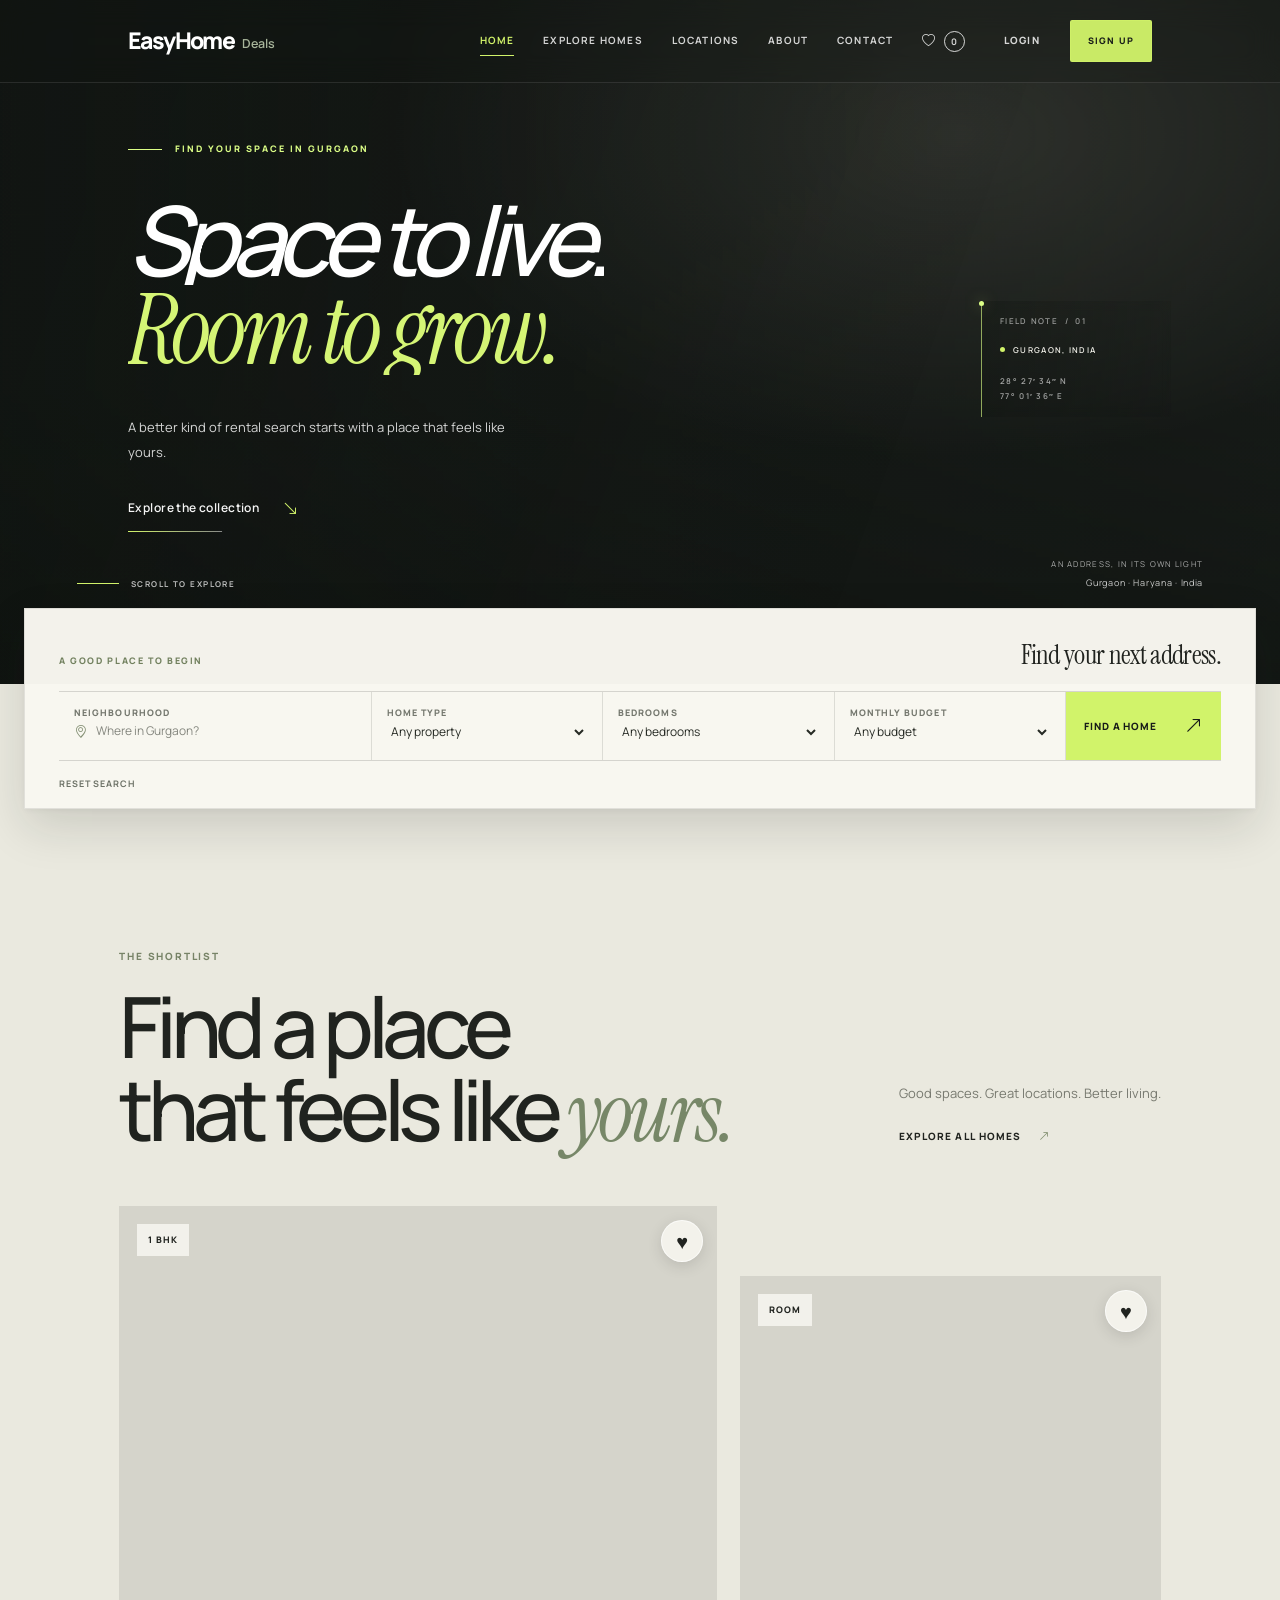
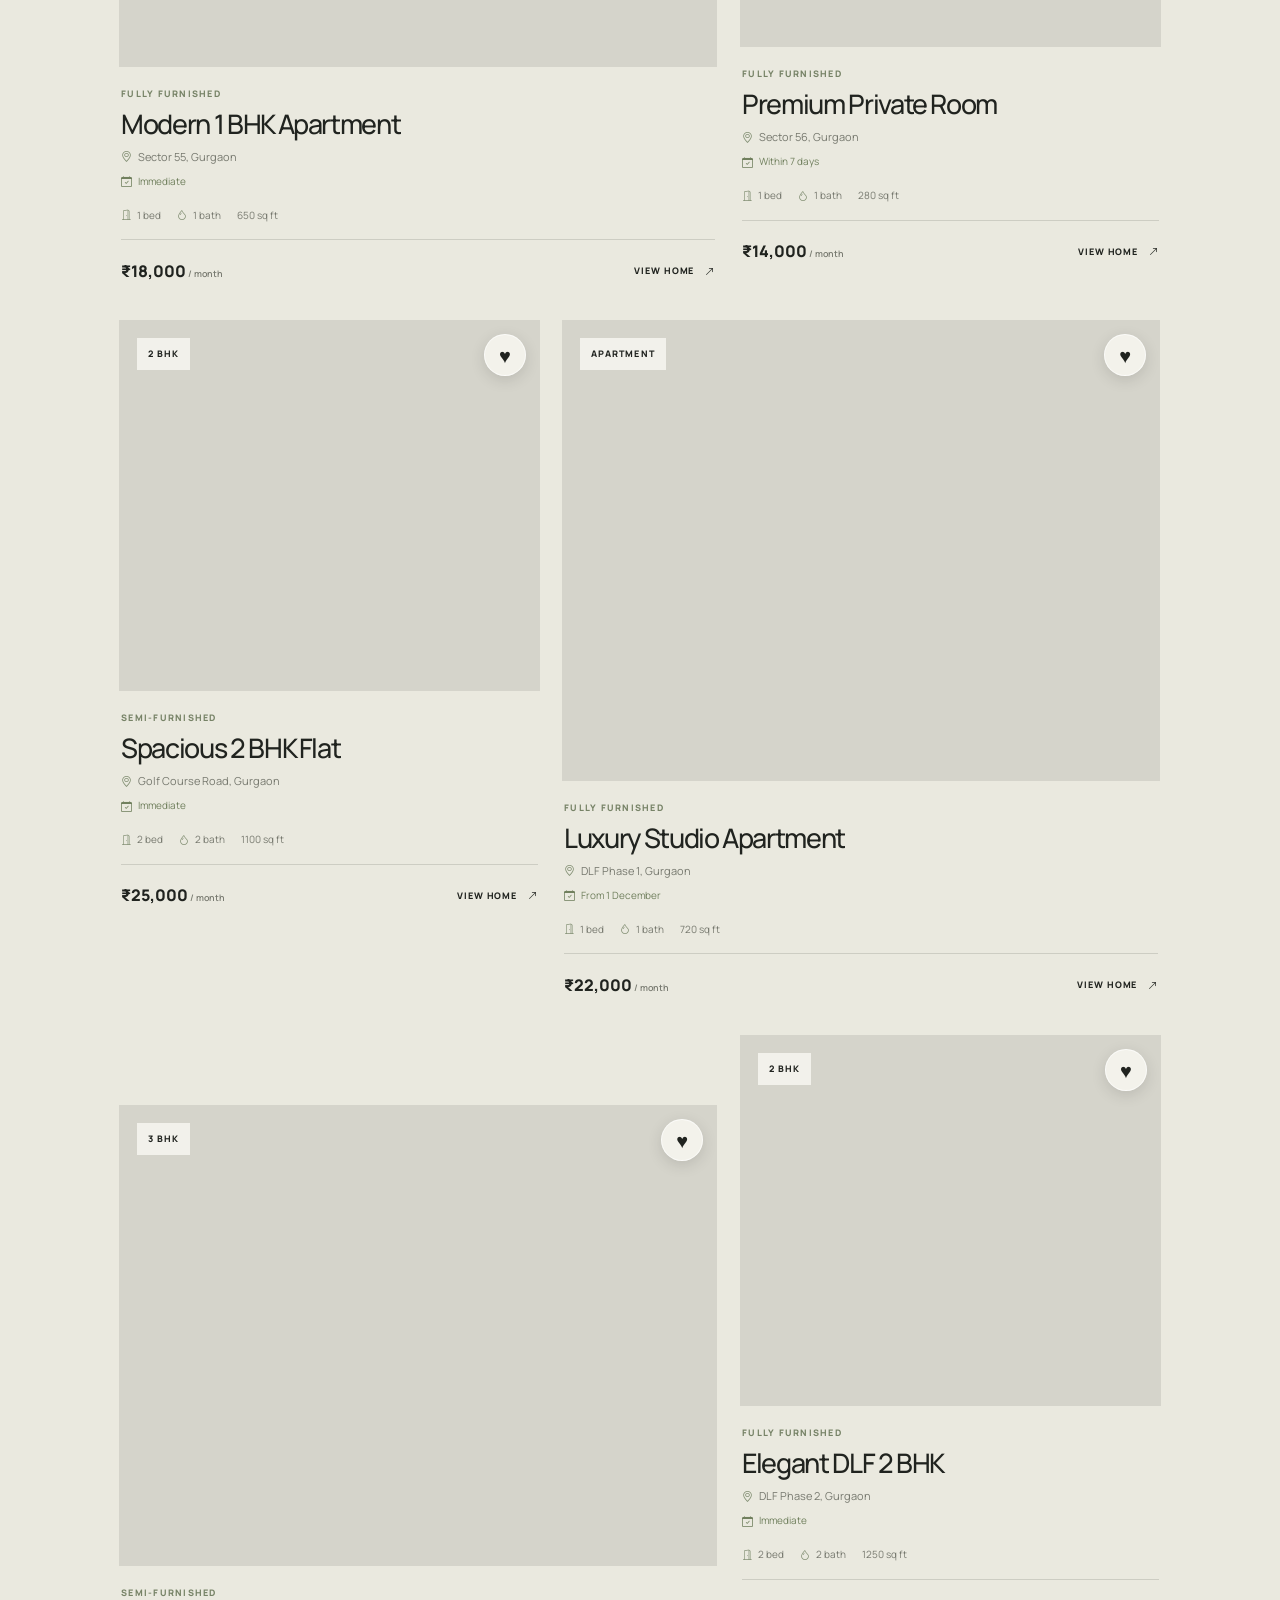
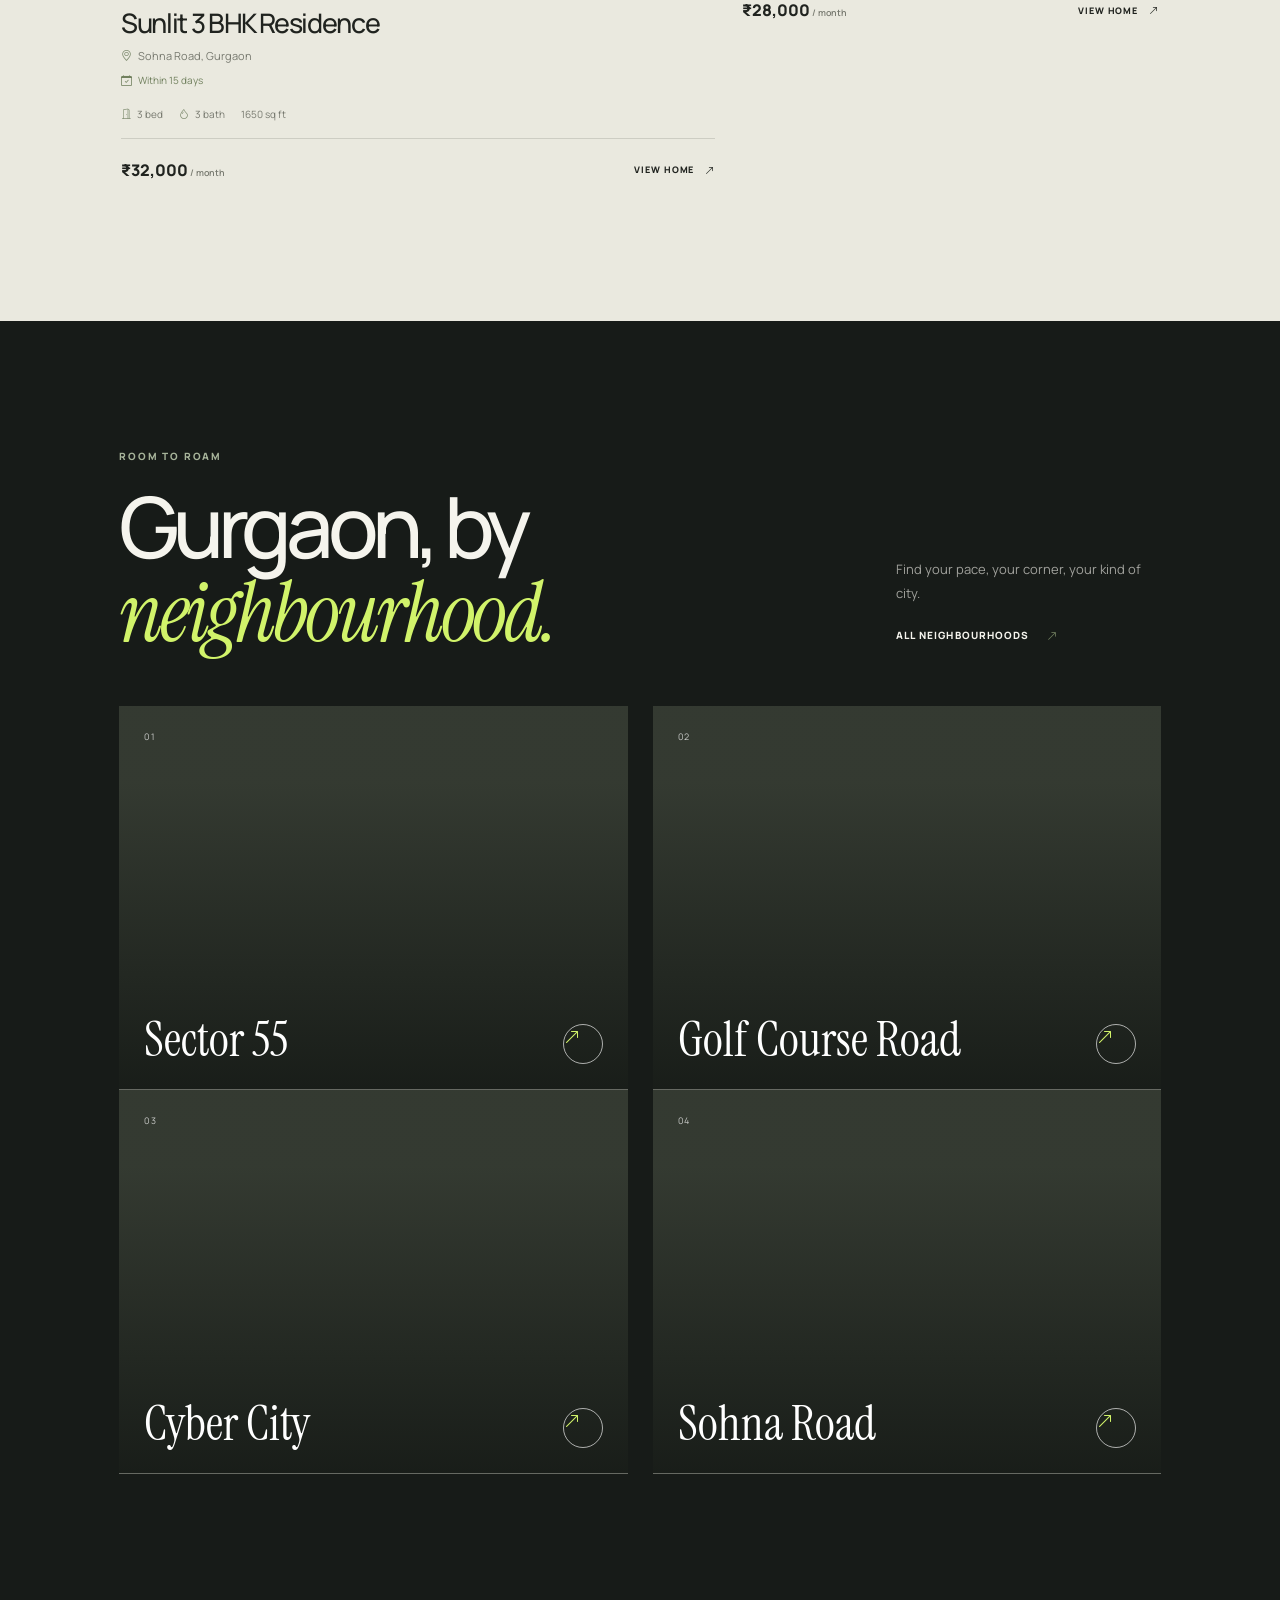
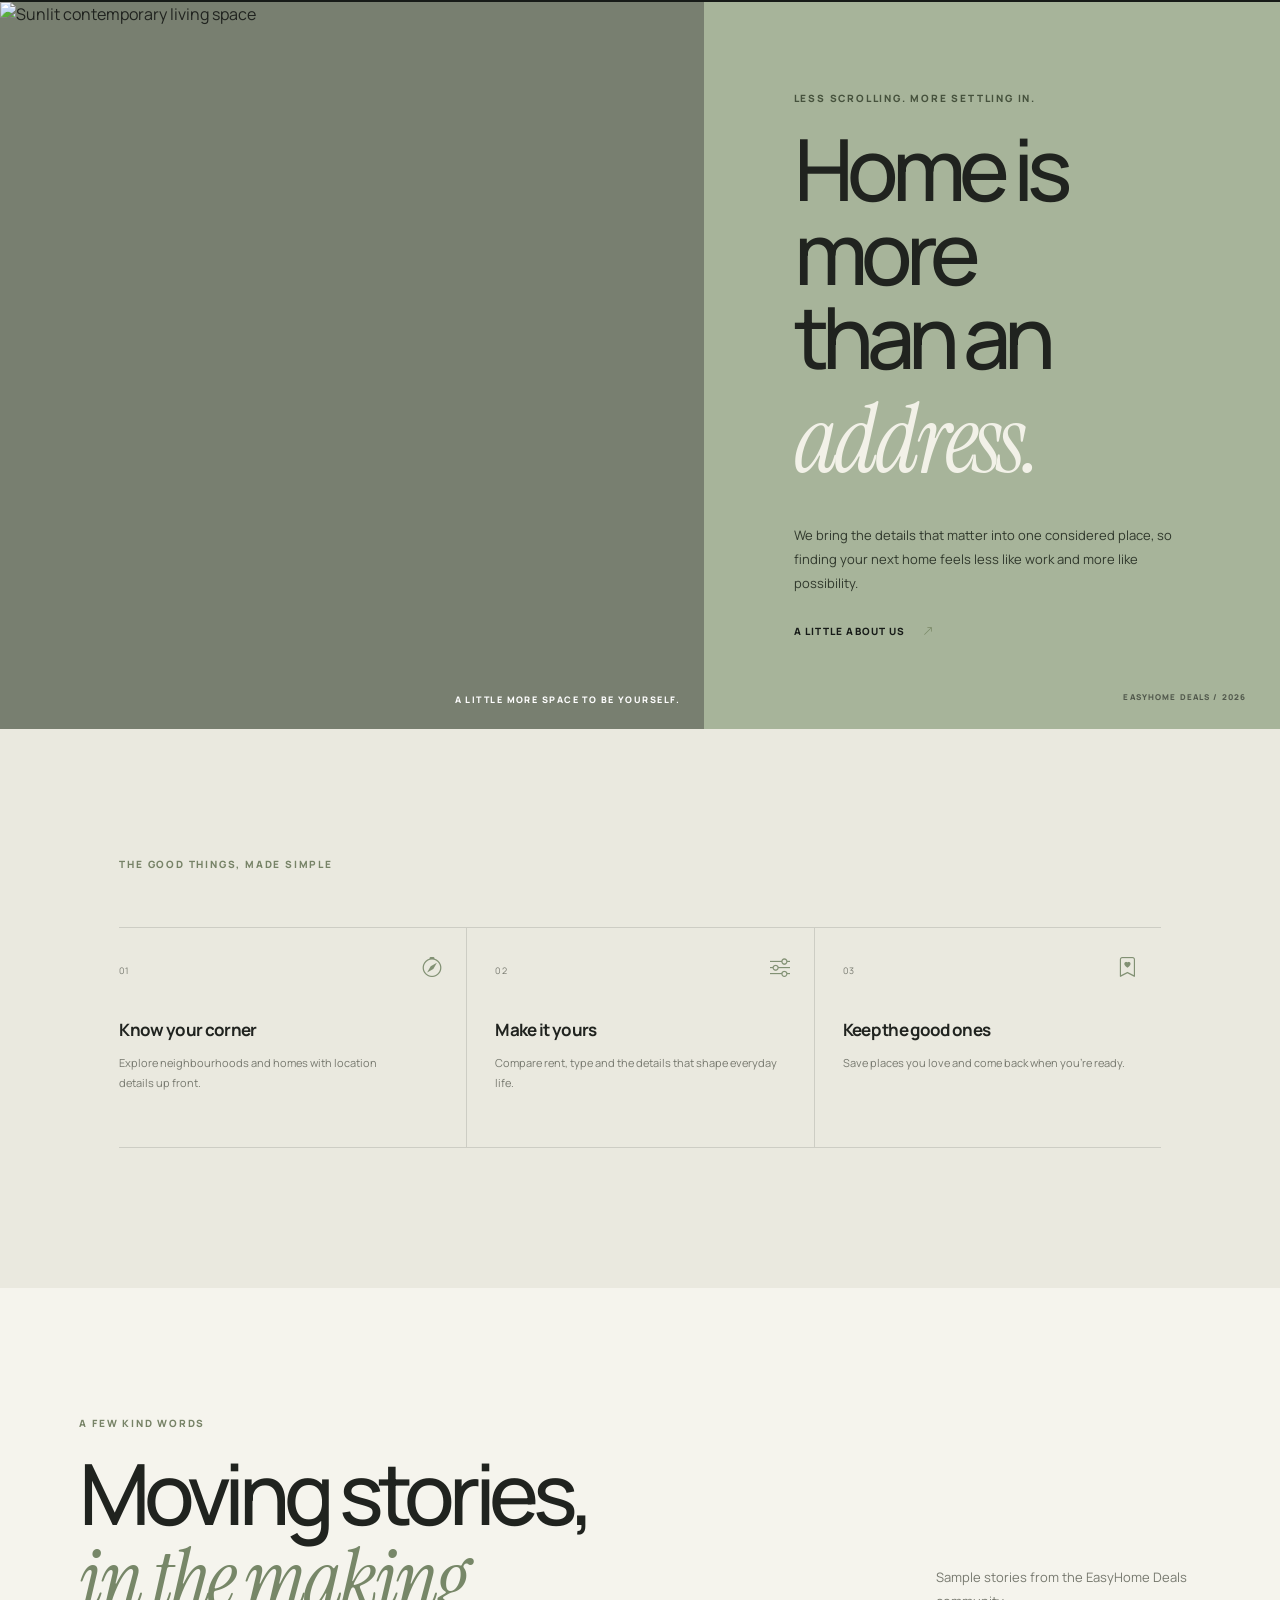
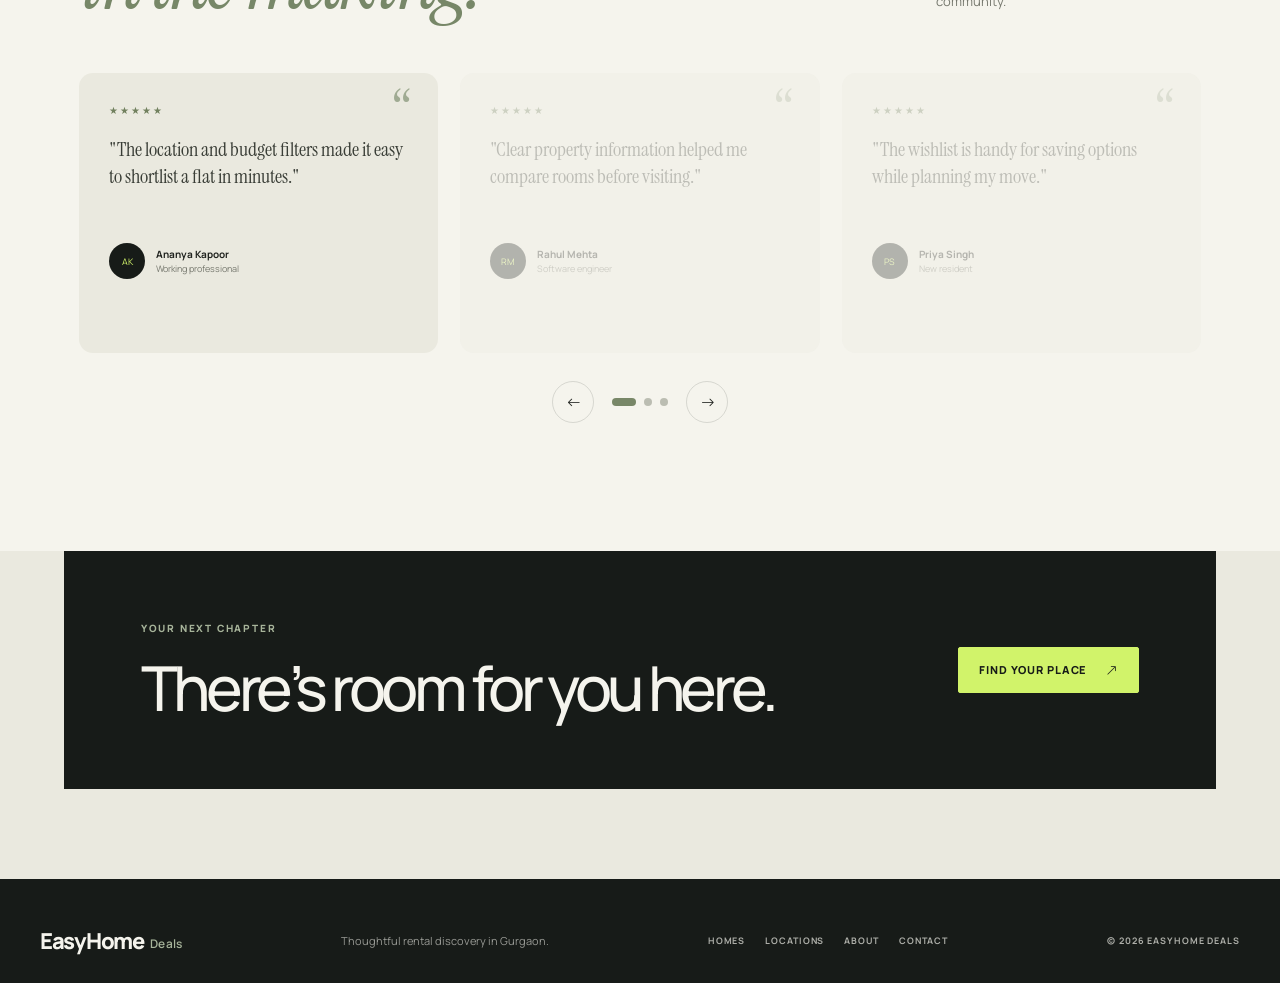
==== commit 0d71f7bd: "Fix EasyHome Deals branding and responsive layout" ====
--- a/index.html
+++ b/index.html
@@ -12,7 +12,7 @@
 <body class="home-page">
   <header>
     <nav class="navbar" aria-label="Main navigation">
-      <a class="logo" href="index.html" aria-label="EasyHome Deals home">easyhome<span class="brand-mark">.</span></a>
+      <a class="logo" href="index.html" aria-label="EasyHome Deals home">EasyHome <span class="brand-deals">Deals</span></a>
       <button class="menu-toggle" id="menuToggle" aria-label="Open menu" aria-expanded="false" aria-controls="navLinks"><i class="bi bi-list"></i></button>
       <div class="nav-links" id="navLinks">
         <a class="active" href="index.html">Home</a><a href="explore.html">Explore Homes</a><a href="locations.html">Locations</a><a href="about.html">About</a><a href="contact.html">Contact</a>
@@ -77,7 +77,7 @@
 
     <section class="brand-story">
       <div class="story-image"><img src="https://images.unsplash.com/photo-1600210492486-724fe5c67fb0?auto=format&fit=crop&w=1400&q=85" alt="Sunlit contemporary living space" loading="lazy"><span class="image-note">A LITTLE MORE SPACE TO BE YOURSELF.</span></div>
-      <div class="story-copy"><p class="eyebrow">LESS SCROLLING. MORE SETTLING IN.</p><h2>Home is more<br>than an <em>address.</em></h2><p>We bring the details that matter into one considered place, so finding your next home feels less like work and more like possibility.</p><a class="story-link" href="about.html">A little about us <i class="bi bi-arrow-up-right"></i></a><span class="story-index">EASYHOME / 2026</span></div>
+      <div class="story-copy"><p class="eyebrow">LESS SCROLLING. MORE SETTLING IN.</p><h2>Home is more<br>than an <em>address.</em></h2><p>We bring the details that matter into one considered place, so finding your next home feels less like work and more like possibility.</p><a class="story-link" href="about.html">A little about us <i class="bi bi-arrow-up-right"></i></a><span class="story-index">EASYHOME DEALS / 2026</span></div>
     </section>
 
     <section class="living-note section-wrap">
@@ -90,7 +90,7 @@
     </section>
 
     <section class="testimonials section-wrap">
-      <div class="editorial-heading"><div><p class="eyebrow">A FEW KIND WORDS</p><h2>Moving stories,<br><em>in the making.</em></h2></div><p class="heading-aside">Sample stories from the EasyHome community.</p></div>
+      <div class="editorial-heading"><div><p class="eyebrow">A FEW KIND WORDS</p><h2>Moving stories,<br><em>in the making.</em></h2></div><p class="heading-aside">Sample stories from the EasyHome Deals community.</p></div>
       <div class="testimonial-grid">
         <article><div class="quote-mark">“</div><div class="stars">★★★★★</div><p>"The location and budget filters made it easy to shortlist a flat in minutes."</p><div class="person"><span>AK</span><div><strong>Ananya Kapoor</strong><small>Working professional</small></div></div></article>
         <article><div class="quote-mark">“</div><div class="stars">★★★★★</div><p>"Clear property information helped me compare rooms before visiting."</p><div class="person"><span>RM</span><div><strong>Rahul Mehta</strong><small>Software engineer</small></div></div></article>
@@ -100,7 +100,7 @@
 
     <section class="cta-banner"><div><p class="eyebrow">YOUR NEXT CHAPTER</p><h2>There’s room for you here.</h2></div><a class="primary-btn" href="explore.html">Find your place <i class="bi bi-arrow-up-right"></i></a></section>
   </main>
-  <footer class="site-footer"><div class="footer-content"><a class="logo" href="index.html">easyhome<span class="brand-mark">.</span></a><p>Thoughtful rental discovery in Gurgaon.</p><div class="footer-links"><a href="explore.html">Homes</a><a href="locations.html">Locations</a><a href="about.html">About</a><a href="contact.html">Contact</a></div><span>© 2026 EASYHOME DEALS</span></div></footer>
+  <footer class="site-footer"><div class="footer-content"><a class="logo" href="index.html">EasyHome <span class="brand-deals">Deals</span></a><p>Thoughtful rental discovery in Gurgaon.</p><div class="footer-links"><a href="explore.html">Homes</a><a href="locations.html">Locations</a><a href="about.html">About</a><a href="contact.html">Contact</a></div><span>© 2026 EASYHOME DEALS</span></div></footer>
   <button class="back-to-top" id="backToTop" aria-label="Back to top"><i class="bi bi-arrow-up"></i></button>
   <script src="js/data.js"></script>
   <script src="js/app.js"></script>
--- a/css/style.css
+++ b/css/style.css
@@ -1603,7 +1603,17 @@
 .home-page>header.is-scrolled .menu-toggle { color:var(--ink); }
 .navbar { width:min(1440px,100%); height:82px; margin:auto; padding:0 clamp(22px,5.6vw,88px); gap:34px; }
 .logo { color:var(--ink); font-family:var(--brand-sans); font-size:22px; font-weight:800; letter-spacing:-1.3px; }
-.logo .brand-mark { color:var(--citron); font-size:1.5em; line-height:0; }
+.logo .brand-deals {
+  margin-left:.34em;
+  color:#71834f;
+  font-size:.54em;
+  font-weight:600;
+  letter-spacing:.01em;
+  vertical-align:.08em;
+}
+.home-page>header .logo .brand-deals { color:var(--sage); }
+.home-page>header.is-scrolled .logo .brand-deals { color:#71834f; }
+.site-footer .logo .brand-deals { color:var(--sage); }
 .nav-links { gap:clamp(16px,2.1vw,32px); margin-left:auto; }
 .nav-links a { color:var(--ink); font-size:11px; font-weight:700; letter-spacing:.09em; text-transform:uppercase; transition:color .25s ease,opacity .25s ease; }
 .nav-links a.active { color:#71834f; }
